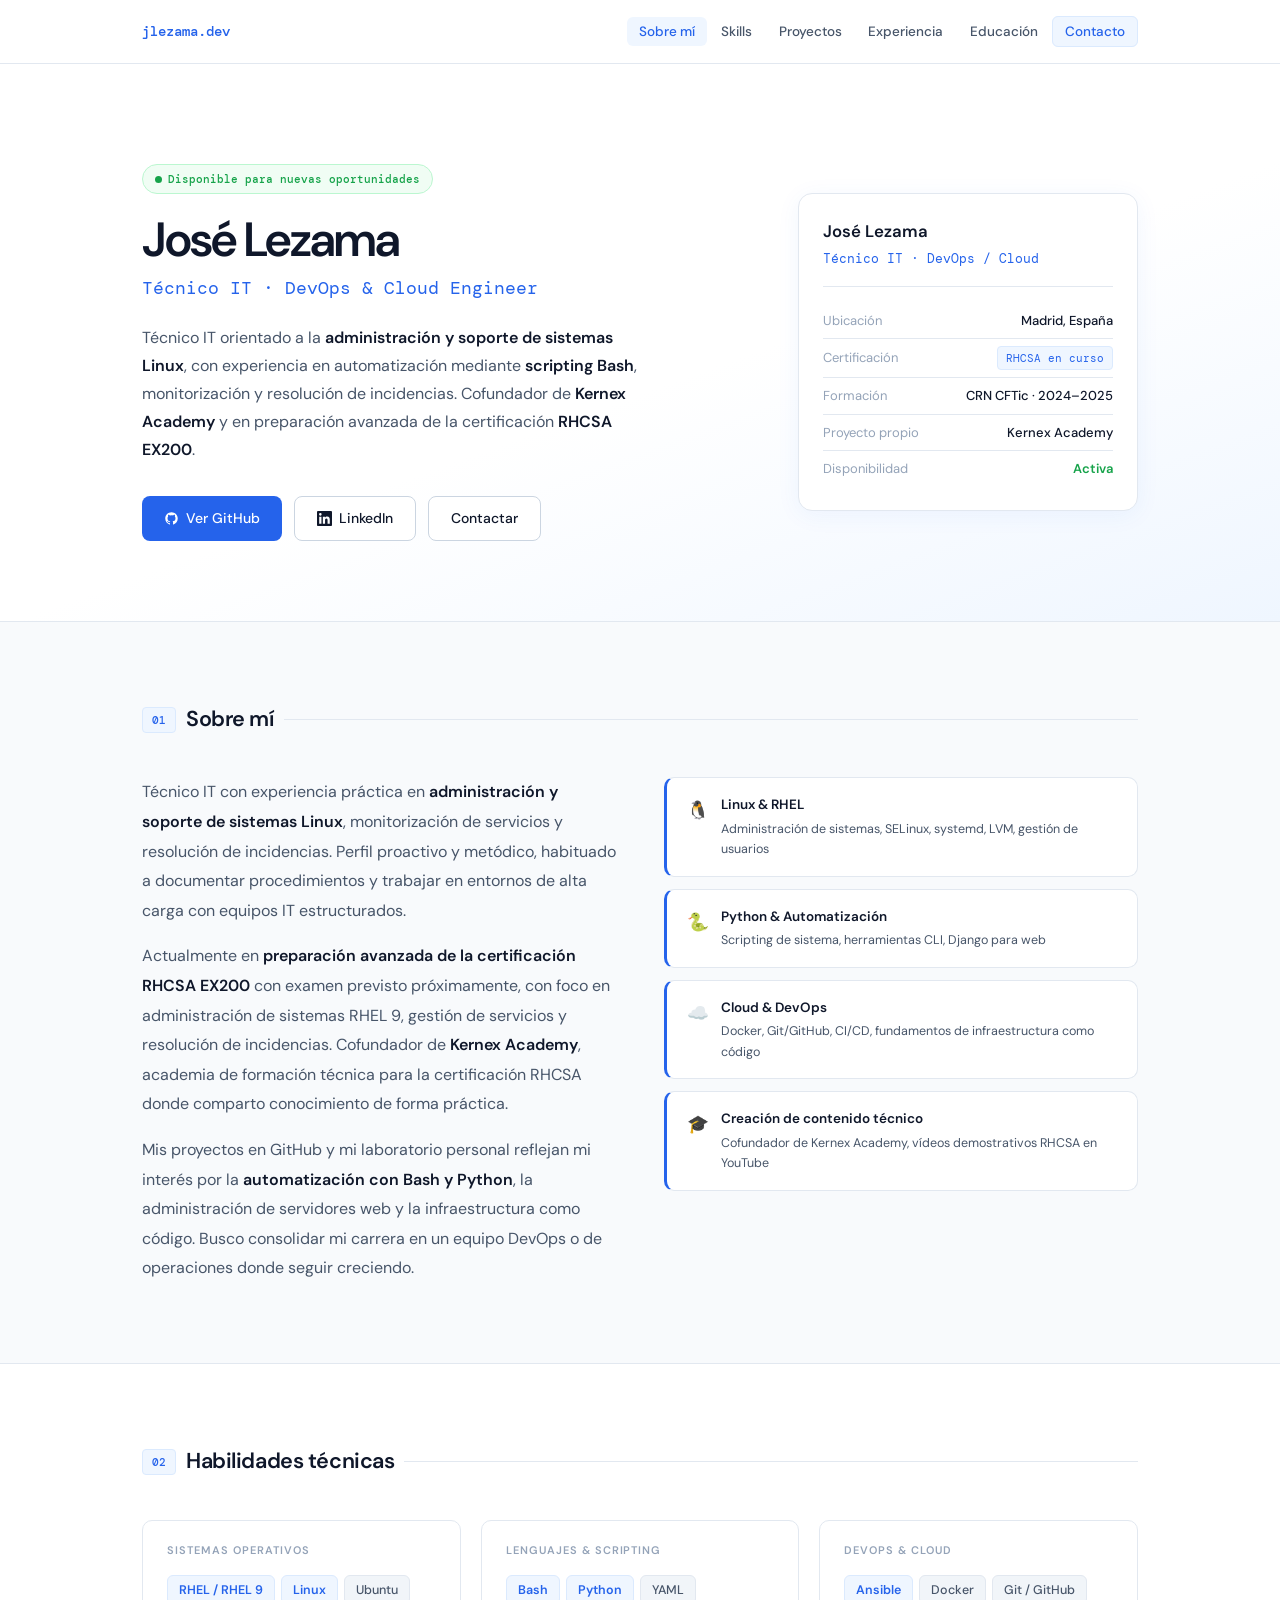
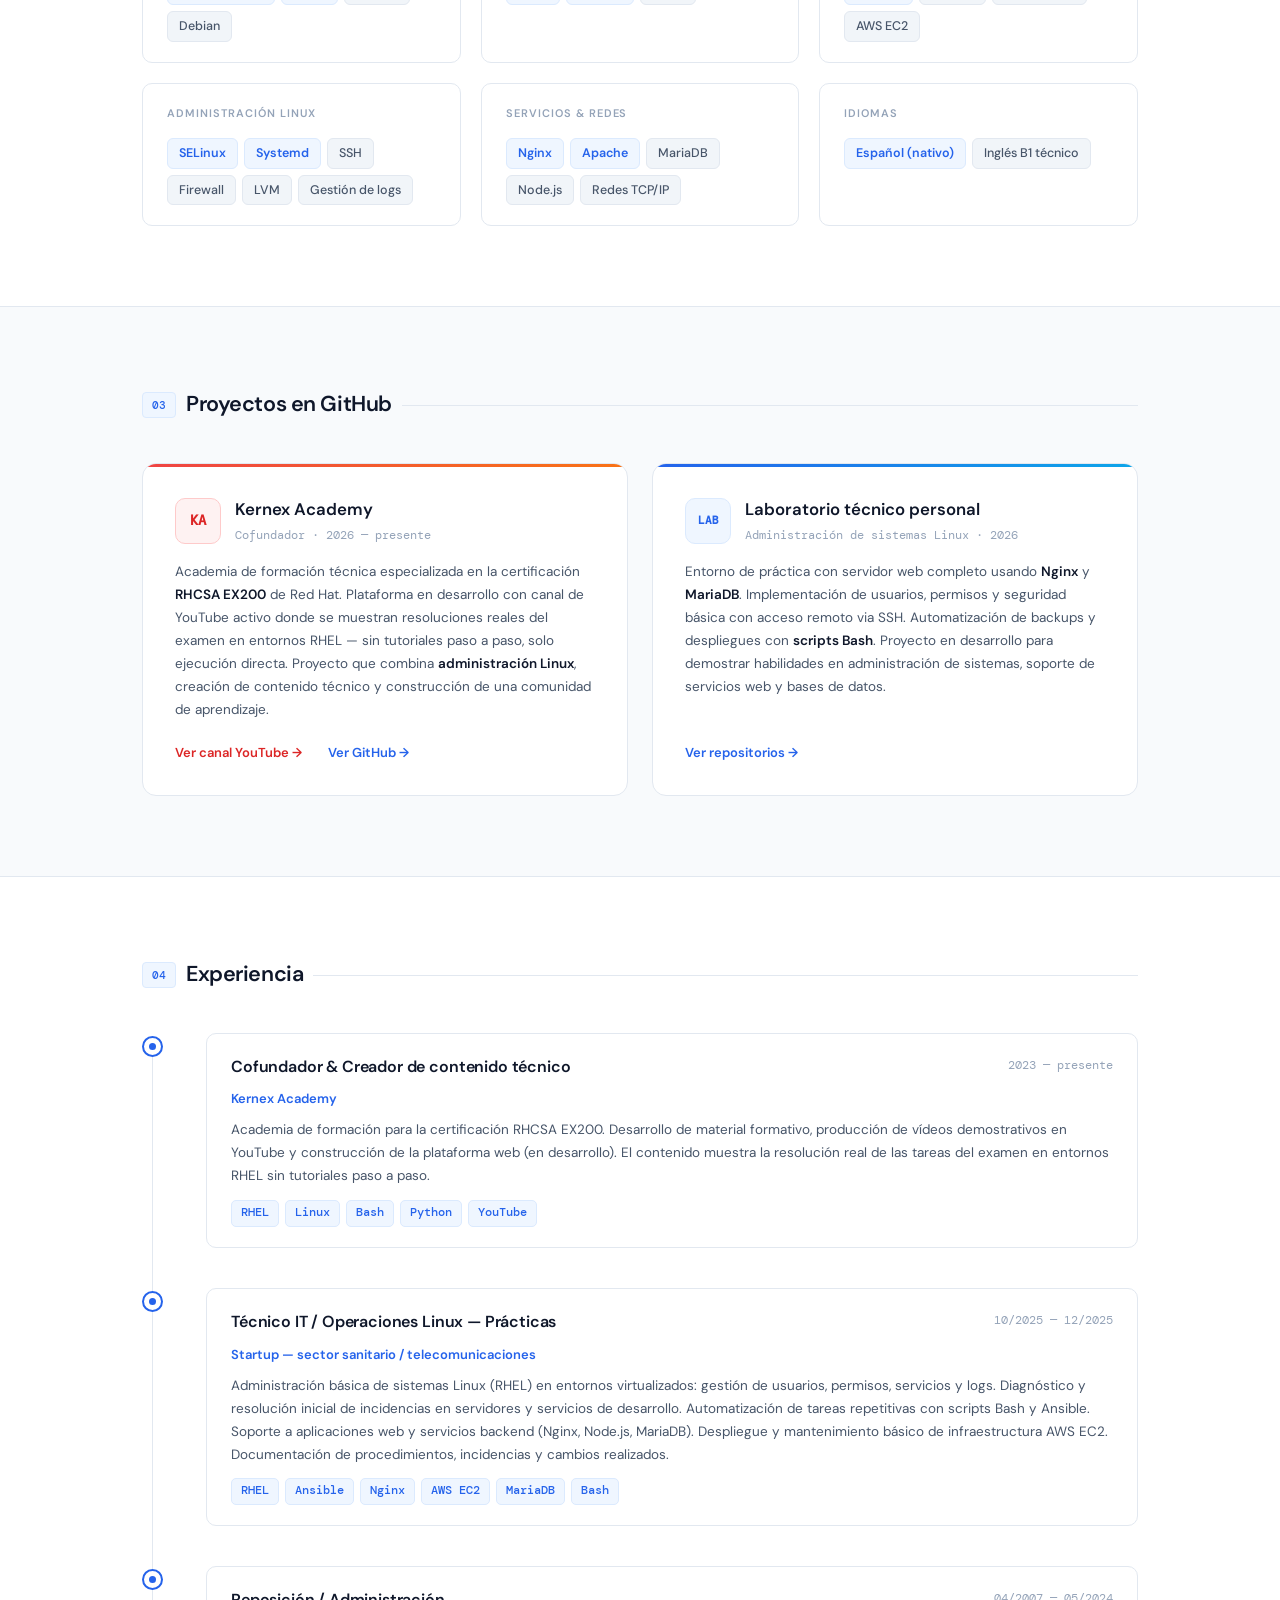
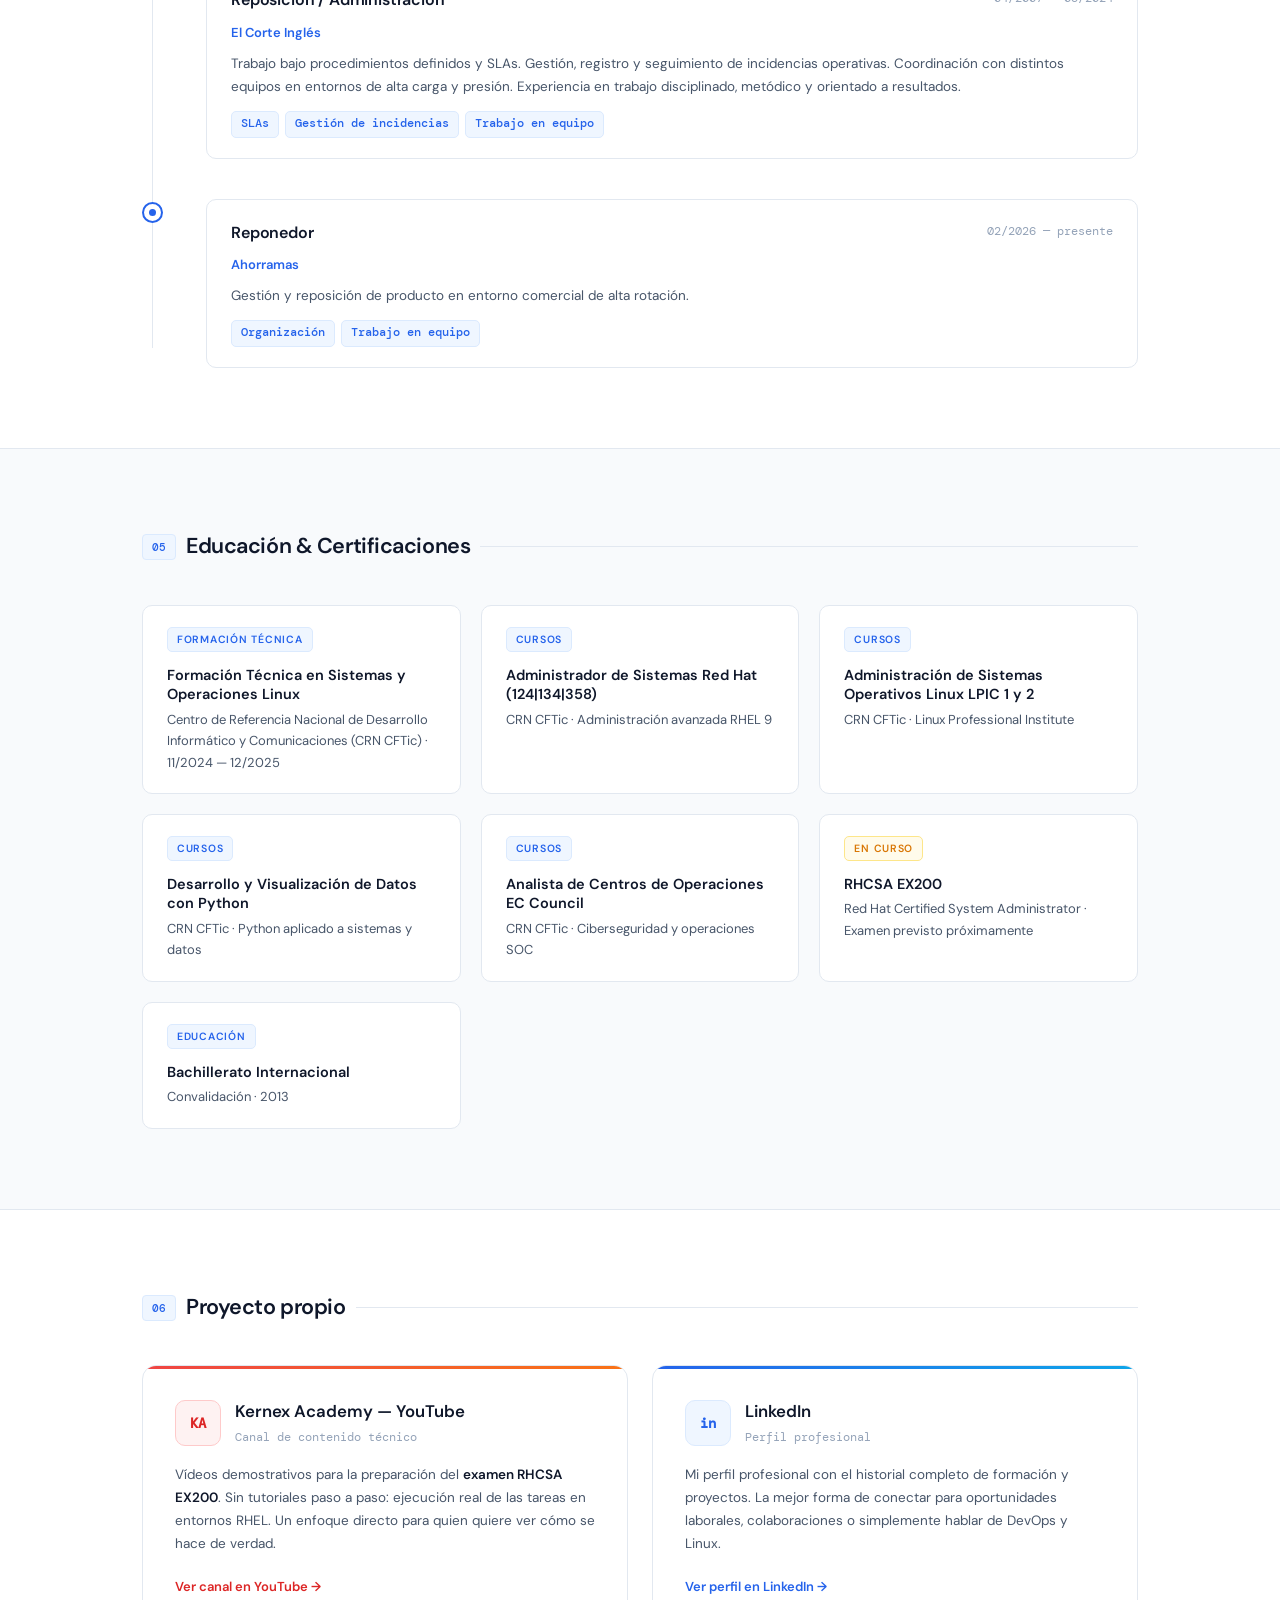
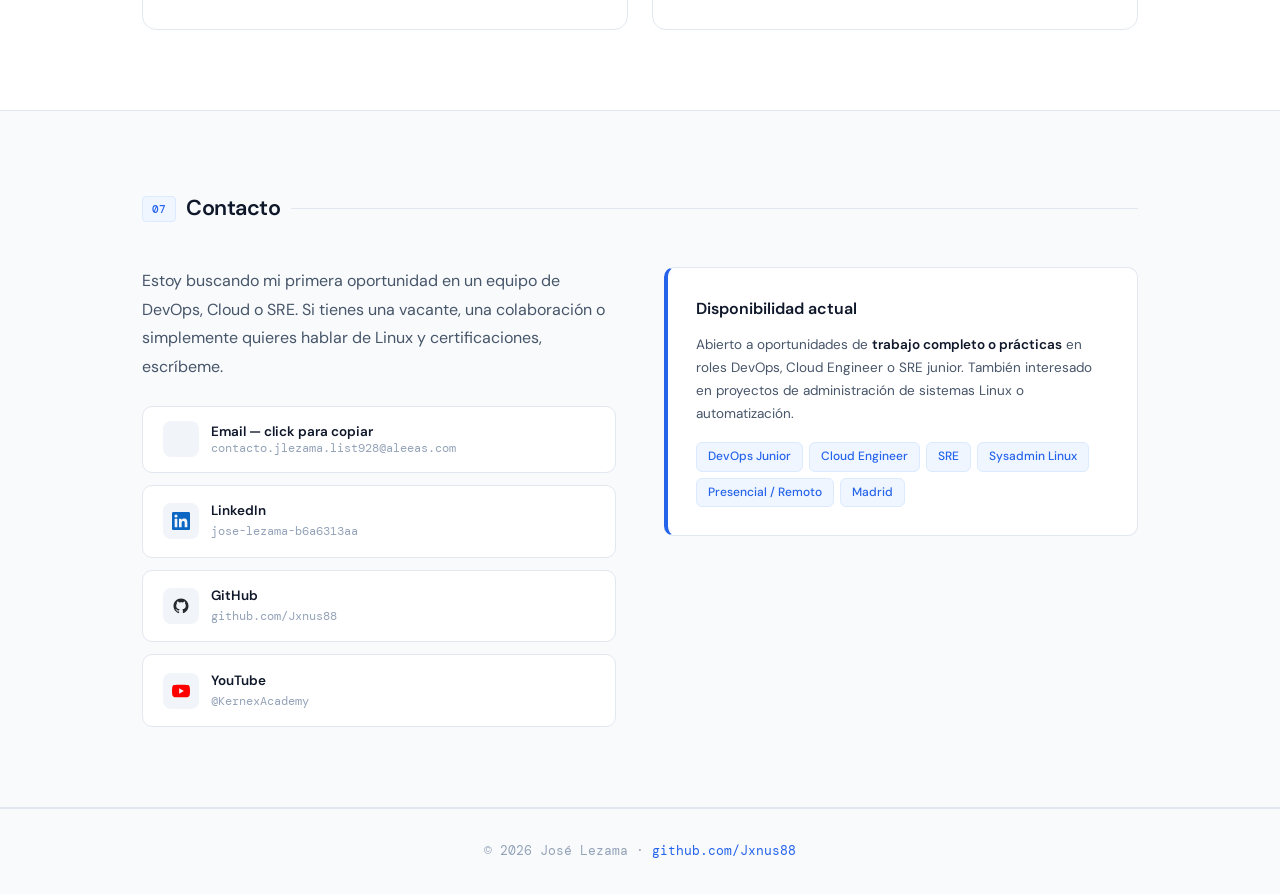
==== index.html @ b551052a "CV web version final" ====
<!DOCTYPE html>
<html lang="es" prefix="og: https://ogp.me/ns#">
<head>
  <meta charset="UTF-8" />
  <meta name="viewport" content="width=device-width, initial-scale=1.0" />

  <!-- ═══════════════════════════════════════════
       SEO PRIMARIO
       Palabras clave: nombre real + rol + proyecto
  ════════════════════════════════════════════ -->
  <title>José Lezama — Técnico IT Linux · DevOps Engineer Madrid | RHCSA | Kernex Academy</title>
  <meta name="description" content="José Lezama, Técnico IT y DevOps Engineer en Madrid. Experto en Linux RHEL, Bash, Ansible, Nginx, Docker y AWS EC2. Cofundador de Kernex Academy. RHCSA EX200 en curso. Disponible para trabajo presencial o remoto en Madrid." />
  <meta name="keywords" content="José Lezama, Jose Lezama DevOps, Jose Lezama técnico IT, Jxnus88, Kernex Academy fundador, técnico IT Linux Madrid, DevOps junior Madrid, Cloud Engineer España, SRE junior, sysadmin Linux Madrid, RHCSA EX200, Red Hat Linux, administración sistemas Linux, automatización Bash, scripting Python, Ansible, Nginx, Apache, Docker, AWS EC2, MariaDB, SELinux, Firewall Linux, gestión usuarios Linux, monitorización sistemas, resolución incidencias Linux, CRN CFTic, ingeniero cloud España, operaciones Linux junior" />
  <meta name="author" content="José Lezama" />
  <meta name="robots" content="index, follow" />
  <link rel="canonical" href="https://jxnus88.github.io/" />

  <!-- ═══════════════════════════════════════════
       OPEN GRAPH (LinkedIn, WhatsApp, Facebook…)
       Cuando alguien comparta el link verá esto
  ════════════════════════════════════════════ -->
  <meta property="og:type"        content="profile" />
  <meta property="og:title"       content="José Lezama — DevOps & Cloud Engineer" />
  <meta property="og:description" content="Técnico IT Linux y DevOps Engineer en Madrid. RHEL, Bash, Ansible, Nginx, Docker, AWS EC2. Cofundador de Kernex Academy. RHCSA EX200 en curso. Disponible presencial y remoto." />
  <meta property="og:url"         content="https://jxnus88.github.io/" />
  <meta property="og:locale"      content="es_ES" />
  <meta property="og:site_name"   content="José Lezama — CV" />
  <meta property="profile:first_name" content="José" />
  <meta property="profile:last_name"  content="Lezama" />
  <meta property="profile:username"   content="Jxnus88" />

  <!-- ═══════════════════════════════════════════
       TWITTER / X CARD
  ════════════════════════════════════════════ -->
  <meta name="twitter:card"        content="summary" />
  <meta name="twitter:title"       content="José Lezama — DevOps & Cloud Engineer" />
  <meta name="twitter:description" content="Técnico IT Linux y DevOps Engineer en Madrid. RHEL, Bash, Ansible, Nginx, AWS EC2. Cofundador Kernex Academy. RHCSA en curso. Disponible presencial/remoto." />

  <!-- ═══════════════════════════════════════════
       SCHEMA.ORG — STRUCTURED DATA
       Google lo lee para enriquecer resultados
  ════════════════════════════════════════════ -->
  <script type="application/ld+json">
  {
    "@context": "https://schema.org",
    "@type": "Person",
    "name": "José Lezama",
    "alternateName": ["Jxnus88", "Jose Lezama"],
    "jobTitle": "Técnico IT Linux · DevOps & Cloud Engineer",
    "description": "Técnico IT orientado a la administración y soporte de sistemas Linux, con experiencia en automatización mediante scripting Bash, monitorización de servicios y resolución de incidencias. Cofundador de Kernex Academy y en preparación avanzada de la certificación RHCSA EX200.",
    "url": "https://jxnus88.github.io/",
    "email": "contacto.jlezama.list928@aleeas.com",
    "sameAs": [
      "https://github.com/Jxnus88",
      "https://www.linkedin.com/in/jose-lezama-b6a6313aa/",
      "https://www.youtube.com/@KernexAcademy"
    ],
    "address": {
      "@type": "PostalAddress",
      "addressLocality": "Madrid",
      "addressRegion": "Comunidad de Madrid",
      "addressCountry": "ES"
    },
    "knowsAbout": [
      "Linux", "RHEL", "Red Hat Enterprise Linux", "CentOS", "Ubuntu", "Debian",
      "Bash scripting", "Python", "YAML", "Ansible", "Docker", "Git", "GitHub",
      "AWS EC2", "Cloud Computing", "DevOps", "CI/CD", "SRE",
      "SELinux", "Systemd", "SSH", "Firewalld", "LVM", "Cron",
      "Nginx", "Apache", "MariaDB", "Node.js", "Redes TCP/IP",
      "Gestión de usuarios Linux", "Monitorización de sistemas", "Resolución de incidencias",
      "Automatización de tareas", "Scripting Bash", "Administración de sistemas",
      "RHCSA EX200", "LPIC-2", "Ciberseguridad", "EC Council",
      "Virtualización", "Backups", "Gestión de logs"
    ],
    "knowsLanguage": [
      { "@type": "Language", "name": "Español", "alternateName": "es" },
      { "@type": "Language", "name": "Inglés", "alternateName": "en", "description": "Nivel B1 técnico" }
    ],
    "alumniOf": {
      "@type": "EducationalOrganization",
      "name": "Centro de Referencia Nacional de Desarrollo Informático y Comunicaciones",
      "alternateName": "CRN CFTic",
      "description": "Formación Técnica en Sistemas y Operaciones Linux (2024–2025)"
    },
    "worksFor": {
      "@type": "Organization",
      "name": "Kernex Academy",
      "url": "https://www.youtube.com/@KernexAcademy",
      "description": "Academia de formación técnica para la certificación RHCSA EX200 de Red Hat",
      "founder": { "@type": "Person", "name": "José Lezama" }
    },
    "hasOccupation": [
      {
        "@type": "Occupation",
        "name": "Técnico IT Linux",
        "occupationLocation": { "@type": "City", "name": "Madrid" },
        "skills": "Linux, RHEL, Bash, Ansible, Nginx, SSH, SELinux, resolución de incidencias"
      },
      {
        "@type": "Occupation",
        "name": "DevOps Engineer",
        "occupationLocation": { "@type": "City", "name": "Madrid" },
        "skills": "Docker, Ansible, AWS EC2, CI/CD, Git, automatización, infraestructura como código"
      }
    ],
    "seeks": {
      "@type": "JobPosting",
      "title": "Técnico IT Linux · DevOps Junior · Cloud Engineer · SRE Junior",
      "jobLocation": {
        "@type": "Place",
        "address": {
          "@type": "PostalAddress",
          "addressLocality": "Madrid",
          "addressCountry": "ES"
        }
      },
      "employmentType": ["FULL_TIME", "CONTRACTOR"],
      "workHours": "Presencial o remoto"
    }
  }
  </script>

  <!-- ═══════════════════════════════════════════
       PWA + BROWSER HINTS
  ════════════════════════════════════════════ -->
  <link rel="manifest" href="manifest.json" />
  <meta name="theme-color" content="#2563eb" />

  <!-- ═══════════════════════════════════════════
       PERFORMANCE
  ════════════════════════════════════════════ -->
  <link rel="preconnect" href="https://fonts.googleapis.com" />
  <link rel="preconnect" href="https://fonts.gstatic.com" crossorigin />
  <link
    href="https://fonts.googleapis.com/css2?family=DM+Sans:wght@300;400;500;600&family=DM+Mono:wght@400;500&display=swap"
    rel="stylesheet"
  />

  <!-- Styles — order matters -->
  <link rel="stylesheet" href="css/variables.css" />
  <link rel="stylesheet" href="css/base.css" />
  <link rel="stylesheet" href="css/nav.css" />
  <link rel="stylesheet" href="css/hero.css" />
  <link rel="stylesheet" href="css/sections.css" />
</head>
<body>

  <!-- ── NAVIGATION ───────────────────── -->
  <nav aria-label="Navegación principal">
    <div class="nav-inner">
      <a href="#inicio" class="nav-logo">jlezama.dev</a>
      <ul class="nav-links">
        <li><a href="#sobre-mi">Sobre mí</a></li>
        <li><a href="#skills">Skills</a></li>
        <li><a href="#proyectos">Proyectos</a></li>
        <li><a href="#experiencia">Experiencia</a></li>
        <li><a href="#educacion">Educación</a></li>
        <li><a href="#contacto" class="nav-cta">Contacto</a></li>
      </ul>
    </div>
  </nav>

  <main>

    <!-- ── 01 · HERO ─────────────────── -->
    <section id="inicio" class="section" aria-label="Presentación">
      <div class="container">
        <div class="hero-grid">

          <div class="fade-in">
            <div class="hero-badge">Disponible para nuevas oportunidades</div>
            <h1 itemprop="name">José Lezama</h1>
            <div class="hero-role" itemprop="jobTitle">Técnico IT · DevOps &amp; Cloud Engineer</div>
            <p class="hero-desc">
              Técnico IT orientado a la <strong>administración y soporte de sistemas Linux</strong>,
              con experiencia en automatización mediante <strong>scripting Bash</strong>,
              monitorización y resolución de incidencias. Cofundador de <strong>Kernex Academy</strong>
              y en preparación avanzada de la certificación <strong>RHCSA EX200</strong>.
            </p>
            <div class="hero-actions">
              <a href="https://github.com/Jxnus88" target="_blank" rel="noopener" class="btn-primary">
                <svg width="15" height="15" viewBox="0 0 24 24" fill="currentColor" aria-hidden="true"><path d="M12 2C6.477 2 2 6.477 2 12c0 4.42 2.865 8.166 6.839 9.489.5.092.682-.217.682-.482 0-.237-.008-.866-.013-1.7-2.782.603-3.369-1.342-3.369-1.342-.454-1.155-1.11-1.462-1.11-1.462-.908-.62.069-.608.069-.608 1.003.07 1.531 1.03 1.531 1.03.892 1.529 2.341 1.087 2.91.832.092-.647.35-1.088.636-1.338-2.22-.253-4.555-1.11-4.555-4.943 0-1.091.39-1.984 1.029-2.683-.103-.253-.446-1.27.098-2.647 0 0 .84-.269 2.75 1.025A9.578 9.578 0 0112 6.836c.85.004 1.705.114 2.504.336 1.909-1.294 2.747-1.025 2.747-1.025.546 1.377.203 2.394.1 2.647.64.699 1.028 1.592 1.028 2.683 0 3.842-2.339 4.687-4.566 4.935.359.309.678.919.678 1.852 0 1.336-.012 2.415-.012 2.741 0 .267.18.578.688.48C19.138 20.163 22 16.418 22 12c0-5.523-4.477-10-10-10z"/></svg>
                Ver GitHub
              </a>
              <a href="https://www.linkedin.com/in/jose-lezama-b6a6313aa/" target="_blank" rel="noopener" class="btn-secondary">
                <svg width="15" height="15" viewBox="0 0 24 24" fill="currentColor" aria-hidden="true"><path d="M20.447 20.452h-3.554v-5.569c0-1.328-.027-3.037-1.852-3.037-1.853 0-2.136 1.445-2.136 2.939v5.667H9.351V9h3.414v1.561h.046c.477-.9 1.637-1.85 3.37-1.85 3.601 0 4.267 2.37 4.267 5.455v6.286zM5.337 7.433a2.062 2.062 0 01-2.063-2.065 2.064 2.064 0 112.063 2.065zm1.782 13.019H3.555V9h3.564v11.452zM22.225 0H1.771C.792 0 0 .774 0 1.729v20.542C0 23.227.792 24 1.771 24h20.451C23.2 24 24 23.227 24 22.271V1.729C24 .774 23.2 0 22.222 0h.003z"/></svg>
                LinkedIn
              </a>
              <a href="#contacto" class="btn-secondary">Contactar</a>
            </div>
          </div>

          <div class="fade-in" style="transition-delay: 0.15s">
            <div class="hero-card">
              <div class="hero-card-name">José Lezama</div>
              <div class="hero-card-role">Técnico IT · DevOps / Cloud</div>
              <div class="info-row"><span class="info-label">Ubicación</span><span class="info-val">Madrid, España</span></div>
              <div class="info-row"><span class="info-label">Certificación</span><span class="info-tag">RHCSA en curso</span></div>
              <div class="info-row"><span class="info-label">Formación</span><span class="info-val">CRN CFTic · 2024–2025</span></div>
              <div class="info-row"><span class="info-label">Proyecto propio</span><span class="info-val">Kernex Academy</span></div>
              <div class="info-row"><span class="info-label">Disponibilidad</span><span class="info-val" style="color:var(--green);font-weight:600">Activa</span></div>
            </div>
          </div>

        </div>
      </div>
    </section>

    <!-- ── 02 · SOBRE MÍ ─────────────── -->
    <section id="sobre-mi" class="section section-alt">
      <div class="container">
        <div class="section-eyebrow fade-in">
          <span class="eyebrow-num">01</span>
          <h2 class="eyebrow-title">Sobre mí</h2>
          <div class="eyebrow-line"></div>
        </div>
        <div class="about-layout fade-in">
          <div class="about-text">
            <p>Técnico IT con experiencia práctica en <strong>administración y soporte de sistemas Linux</strong>, monitorización de servicios y resolución de incidencias. Perfil proactivo y metódico, habituado a documentar procedimientos y trabajar en entornos de alta carga con equipos IT estructurados.</p>
            <p>Actualmente en <strong>preparación avanzada de la certificación RHCSA EX200</strong> con examen previsto próximamente, con foco en administración de sistemas RHEL 9, gestión de servicios y resolución de incidencias. Cofundador de <strong>Kernex Academy</strong>, academia de formación técnica para la certificación RHCSA donde comparto conocimiento de forma práctica.</p>
            <p>Mis proyectos en GitHub y mi laboratorio personal reflejan mi interés por la <strong>automatización con Bash y Python</strong>, la administración de servidores web y la infraestructura como código. Busco consolidar mi carrera en un equipo DevOps o de operaciones donde seguir creciendo.</p>
          </div>
          <div class="about-highlights">
            <div class="highlight-item">
              <div class="hl-icon">🐧</div>
              <div>
                <div class="hl-title">Linux &amp; RHEL</div>
                <div class="hl-sub">Administración de sistemas, SELinux, systemd, LVM, gestión de usuarios</div>
              </div>
            </div>
            <div class="highlight-item">
              <div class="hl-icon">🐍</div>
              <div>
                <div class="hl-title">Python &amp; Automatización</div>
                <div class="hl-sub">Scripting de sistema, herramientas CLI, Django para web</div>
              </div>
            </div>
            <div class="highlight-item">
              <div class="hl-icon">☁️</div>
              <div>
                <div class="hl-title">Cloud &amp; DevOps</div>
                <div class="hl-sub">Docker, Git/GitHub, CI/CD, fundamentos de infraestructura como código</div>
              </div>
            </div>
            <div class="highlight-item">
              <div class="hl-icon">🎓</div>
              <div>
                <div class="hl-title">Creación de contenido técnico</div>
                <div class="hl-sub">Cofundador de Kernex Academy, vídeos demostrativos RHCSA en YouTube</div>
              </div>
            </div>
          </div>
        </div>
      </div>
    </section>

    <!-- ── 03 · SKILLS ───────────────── -->
    <section id="skills" class="section">
      <div class="container">
        <div class="section-eyebrow fade-in">
          <span class="eyebrow-num">02</span>
          <h2 class="eyebrow-title">Habilidades técnicas</h2>
          <div class="eyebrow-line"></div>
        </div>
        <div class="skills-layout fade-in">
          <div class="skill-block">
            <div class="skill-block-title">Sistemas operativos</div>
            <div class="pill-wrap">
              <span class="pill featured">RHEL / RHEL 9</span>
              <span class="pill featured">Linux</span>
              <span class="pill">Ubuntu</span>
              <span class="pill">Debian</span>
            </div>
          </div>
          <div class="skill-block">
            <div class="skill-block-title">Lenguajes &amp; scripting</div>
            <div class="pill-wrap">
              <span class="pill featured">Bash</span>
              <span class="pill featured">Python</span>
              <span class="pill">YAML</span>
            </div>
          </div>
          <div class="skill-block">
            <div class="skill-block-title">DevOps &amp; Cloud</div>
            <div class="pill-wrap">
              <span class="pill featured">Ansible</span>
              <span class="pill">Docker</span>
              <span class="pill">Git / GitHub</span>
              <span class="pill">AWS EC2</span>
            </div>
          </div>
          <div class="skill-block">
            <div class="skill-block-title">Administración Linux</div>
            <div class="pill-wrap">
              <span class="pill featured">SELinux</span>
              <span class="pill featured">Systemd</span>
              <span class="pill">SSH</span>
              <span class="pill">Firewall</span>
              <span class="pill">LVM</span>
              <span class="pill">Gestión de logs</span>
            </div>
          </div>
          <div class="skill-block">
            <div class="skill-block-title">Servicios &amp; redes</div>
            <div class="pill-wrap">
              <span class="pill featured">Nginx</span>
              <span class="pill featured">Apache</span>
              <span class="pill">MariaDB</span>
              <span class="pill">Node.js</span>
              <span class="pill">Redes TCP/IP</span>
            </div>
          </div>
          <div class="skill-block">
            <div class="skill-block-title">Idiomas</div>
            <div class="pill-wrap">
              <span class="pill featured">Español (nativo)</span>
              <span class="pill">Inglés B1 técnico</span>
            </div>
          </div>
        </div>
      </div>
    </section>

    <!-- ── 04 · PROYECTOS ────────────── -->
    <section id="proyectos" class="section section-alt">
      <div class="container">
        <div class="section-eyebrow fade-in">
          <span class="eyebrow-num">03</span>
          <h2 class="eyebrow-title">Proyectos en GitHub</h2>
          <div class="eyebrow-line"></div>
        </div>
        <div class="kernex-wrap fade-in" style="margin-top:0">

          <div class="kernex-card yt" style="cursor:default">
            <div class="kc-header">
              <div class="kc-logo red">KA</div>
              <div>
                <div class="kc-title">Kernex Academy</div>
                <div class="kc-label">Cofundador · 2026 — presente</div>
              </div>
            </div>
            <p class="kc-desc">
              Academia de formación técnica especializada en la certificación <strong>RHCSA EX200</strong> de Red Hat.
              Plataforma en desarrollo con canal de YouTube activo donde se muestran resoluciones reales del examen
              en entornos RHEL — sin tutoriales paso a paso, solo ejecución directa.
              Proyecto que combina <strong>administración Linux</strong>, creación de contenido técnico y
              construcción de una comunidad de aprendizaje.
            </p>
            <div style="display:flex;gap:0.6rem;flex-wrap:wrap;margin-top:auto">
              <a href="https://www.youtube.com/@KernexAcademy" target="_blank" rel="noopener" class="kc-arrow red" style="text-decoration:none">Ver canal YouTube →</a>
              <a href="https://github.com/Jxnus88" target="_blank" rel="noopener" class="kc-arrow blue" style="text-decoration:none;margin-left:1rem">Ver GitHub →</a>
            </div>
          </div>

          <div class="kernex-card li" style="cursor:default">
            <div class="kc-header">
              <div class="kc-logo blue" style="font-size:11px;text-align:center;line-height:1.2">LAB</div>
              <div>
                <div class="kc-title">Laboratorio técnico personal</div>
                <div class="kc-label">Administración de sistemas Linux · 2026</div>
              </div>
            </div>
            <p class="kc-desc">
              Entorno de práctica con servidor web completo usando <strong>Nginx</strong> y <strong>MariaDB</strong>.
              Implementación de usuarios, permisos y seguridad básica con acceso remoto via SSH.
              Automatización de backups y despliegues con <strong>scripts Bash</strong>.
              Proyecto en desarrollo para demostrar habilidades en administración de sistemas,
              soporte de servicios web y bases de datos.
            </p>
            <div style="display:flex;gap:0.6rem;flex-wrap:wrap;margin-top:auto">
              <a href="https://github.com/Jxnus88" target="_blank" rel="noopener" class="kc-arrow blue" style="text-decoration:none">Ver repositorios →</a>
            </div>
          </div>

        </div>
      </div>
    </section>

    <!-- ── 05 · EXPERIENCIA ──────────── -->
    <section id="experiencia" class="section">
      <div class="container">
        <div class="section-eyebrow fade-in">
          <span class="eyebrow-num">04</span>
          <h2 class="eyebrow-title">Experiencia</h2>
          <div class="eyebrow-line"></div>
        </div>
        <div class="timeline fade-in">

          <!-- 1 -->
          <div class="timeline-item">
            <div class="timeline-dot"><div class="timeline-dot-inner"></div></div>
            <div class="tl-box">
              <div class="tl-header">
                <div class="tl-role">Cofundador &amp; Creador de contenido técnico</div>
                <div class="tl-date">2023 — presente</div>
              </div>
              <div class="tl-company">Kernex Academy</div>
              <p class="tl-desc">Academia de formación para la certificación RHCSA EX200. Desarrollo de material formativo, producción de vídeos demostrativos en YouTube y construcción de la plataforma web (en desarrollo). El contenido muestra la resolución real de las tareas del examen en entornos RHEL sin tutoriales paso a paso.</p>
              <div class="tl-tags">
                <span class="tl-tag">RHEL</span><span class="tl-tag">Linux</span><span class="tl-tag">Bash</span><span class="tl-tag">Python</span><span class="tl-tag">YouTube</span>
              </div>
            </div>
          </div>

          <!-- 2 -->
          <div class="timeline-item">
            <div class="timeline-dot"><div class="timeline-dot-inner"></div></div>
            <div class="tl-box">
              <div class="tl-header">
                <div class="tl-role">Técnico IT / Operaciones Linux — Prácticas</div>
                <div class="tl-date">10/2025 — 12/2025</div>
              </div>
              <div class="tl-company">Startup — sector sanitario / telecomunicaciones</div>
              <p class="tl-desc">Administración básica de sistemas Linux (RHEL) en entornos virtualizados: gestión de usuarios, permisos, servicios y logs. Diagnóstico y resolución inicial de incidencias en servidores y servicios de desarrollo. Automatización de tareas repetitivas con scripts Bash y Ansible. Soporte a aplicaciones web y servicios backend (Nginx, Node.js, MariaDB). Despliegue y mantenimiento básico de infraestructura AWS EC2. Documentación de procedimientos, incidencias y cambios realizados.</p>
              <div class="tl-tags">
                <span class="tl-tag">RHEL</span><span class="tl-tag">Ansible</span><span class="tl-tag">Nginx</span><span class="tl-tag">AWS EC2</span><span class="tl-tag">MariaDB</span><span class="tl-tag">Bash</span>
              </div>
            </div>
          </div>

          <!-- 3 -->
          <div class="timeline-item">
            <div class="timeline-dot"><div class="timeline-dot-inner"></div></div>
            <div class="tl-box">
              <div class="tl-header">
                <div class="tl-role">Reposición / Administración</div>
                <div class="tl-date">04/2007 — 05/2024</div>
              </div>
              <div class="tl-company">El Corte Inglés</div>
              <p class="tl-desc">Trabajo bajo procedimientos definidos y SLAs. Gestión, registro y seguimiento de incidencias operativas. Coordinación con distintos equipos en entornos de alta carga y presión. Experiencia en trabajo disciplinado, metódico y orientado a resultados.</p>
              <div class="tl-tags">
                <span class="tl-tag">SLAs</span><span class="tl-tag">Gestión de incidencias</span><span class="tl-tag">Trabajo en equipo</span>
              </div>
            </div>
          </div>

          <!-- 4 -->
          <div class="timeline-item">
            <div class="timeline-dot"><div class="timeline-dot-inner"></div></div>
            <div class="tl-box">
              <div class="tl-header">
                <div class="tl-role">Reponedor</div>
                <div class="tl-date">02/2026 — presente</div>
              </div>
              <div class="tl-company">Ahorramas</div>
              <p class="tl-desc">Gestión y reposición de producto en entorno comercial de alta rotación.</p>
              <div class="tl-tags">
                <span class="tl-tag">Organización</span><span class="tl-tag">Trabajo en equipo</span>
              </div>
            </div>
          </div>

        </div>
      </div>
    </section>

    <!-- ── 06 · EDUCACIÓN ────────────── -->
    <section id="educacion" class="section section-alt">
      <div class="container">
        <div class="section-eyebrow fade-in">
          <span class="eyebrow-num">05</span>
          <h2 class="eyebrow-title">Educación &amp; Certificaciones</h2>
          <div class="eyebrow-line"></div>
        </div>
        <div class="edu-grid fade-in">

          <div class="edu-card">
            <span class="edu-badge degree">Formación técnica</span>
            <div class="edu-card-title">Formación Técnica en Sistemas y Operaciones Linux</div>
            <div class="edu-card-sub">Centro de Referencia Nacional de Desarrollo Informático y Comunicaciones (CRN CFTic) · 11/2024 — 12/2025</div>
          </div>

          <div class="edu-card">
            <span class="edu-badge degree">Cursos</span>
            <div class="edu-card-title">Administrador de Sistemas Red Hat (124|134|358)</div>
            <div class="edu-card-sub">CRN CFTic · Administración avanzada RHEL 9</div>
          </div>

          <div class="edu-card">
            <span class="edu-badge degree">Cursos</span>
            <div class="edu-card-title">Administración de Sistemas Operativos Linux LPIC 1 y 2</div>
            <div class="edu-card-sub">CRN CFTic · Linux Professional Institute</div>
          </div>

          <div class="edu-card">
            <span class="edu-badge degree">Cursos</span>
            <div class="edu-card-title">Desarrollo y Visualización de Datos con Python</div>
            <div class="edu-card-sub">CRN CFTic · Python aplicado a sistemas y datos</div>
          </div>

          <div class="edu-card">
            <span class="edu-badge degree">Cursos</span>
            <div class="edu-card-title">Analista de Centros de Operaciones EC Council</div>
            <div class="edu-card-sub">CRN CFTic · Ciberseguridad y operaciones SOC</div>
          </div>

          <div class="edu-card">
            <span class="edu-badge cert">En curso</span>
            <div class="edu-card-title">RHCSA EX200</div>
            <div class="edu-card-sub">Red Hat Certified System Administrator · Examen previsto próximamente</div>
          </div>

          <div class="edu-card">
            <span class="edu-badge degree">Educación</span>
            <div class="edu-card-title">Bachillerato Internacional</div>
            <div class="edu-card-sub">Convalidación · 2013</div>
          </div>

        </div>
      </div>
    </section>

    <!-- ── 07 · PROYECTO PROPIO ──────── -->
    <section id="kernex" class="section">
      <div class="container">
        <div class="section-eyebrow fade-in">
          <span class="eyebrow-num">06</span>
          <h2 class="eyebrow-title">Proyecto propio</h2>
          <div class="eyebrow-line"></div>
        </div>
        <div class="kernex-wrap fade-in">

          <a href="https://www.youtube.com/@KernexAcademy" target="_blank" rel="noopener" class="kernex-card yt">
            <div class="kc-header">
              <div class="kc-logo red">KA</div>
              <div>
                <div class="kc-title">Kernex Academy — YouTube</div>
                <div class="kc-label">Canal de contenido técnico</div>
              </div>
            </div>
            <p class="kc-desc">Vídeos demostrativos para la preparación del <strong>examen RHCSA EX200</strong>. Sin tutoriales paso a paso: ejecución real de las tareas en entornos RHEL. Un enfoque directo para quien quiere ver cómo se hace de verdad.</p>
            <span class="kc-arrow red">Ver canal en YouTube →</span>
          </a>

          <a href="https://www.linkedin.com/in/jose-lezama-b6a6313aa/" target="_blank" rel="noopener" class="kernex-card li">
            <div class="kc-header">
              <div class="kc-logo blue">in</div>
              <div>
                <div class="kc-title">LinkedIn</div>
                <div class="kc-label">Perfil profesional</div>
              </div>
            </div>
            <p class="kc-desc">Mi perfil profesional con el historial completo de formación y proyectos. La mejor forma de conectar para oportunidades laborales, colaboraciones o simplemente hablar de DevOps y Linux.</p>
            <span class="kc-arrow blue">Ver perfil en LinkedIn →</span>
          </a>

        </div>
      </div>
    </section>

    <!-- ── 08 · CONTACTO ─────────────── -->
    <section id="contacto" class="section section-alt">
      <div class="container">
        <div class="section-eyebrow fade-in">
          <span class="eyebrow-num">07</span>
          <h2 class="eyebrow-title">Contacto</h2>
          <div class="eyebrow-line"></div>
        </div>
        <div class="contact-layout fade-in">

          <div>
            <p class="contact-intro">Estoy buscando mi primera oportunidad en un equipo de DevOps, Cloud o SRE. Si tienes una vacante, una colaboración o simplemente quieres hablar de Linux y certificaciones, escríbeme.</p>
            <div class="contact-links-list">
              <button onclick="copyEmail()" class="contact-link-item" id="email-btn" style="width:100%;text-align:left;background:var(--bg);border:1px solid var(--border);cursor:pointer;font-family:inherit;">
                <div class="cli-icon"><svg viewBox="0 0 24 24" fill="none" stroke="var(--color-text-secondary)" stroke-width="1.8" aria-hidden="true"><path d="M4 4h16c1.1 0 2 .9 2 2v12c0 1.1-.9 2-2 2H4c-1.1 0-2-.9-2-2V6c0-1.1.9-2 2-2z"/><polyline points="22,6 12,13 2,6"/></svg></div>
                <div><div class="cli-label" id="email-label">Email — click para copiar</div><div class="cli-value">contacto.jlezama.list928@aleeas.com</div></div>
              </button>
              <a href="https://www.linkedin.com/in/jose-lezama-b6a6313aa/" target="_blank" rel="noopener" class="contact-link-item">
                <div class="cli-icon"><svg viewBox="0 0 24 24" fill="#0a66c2" aria-hidden="true"><path d="M20.447 20.452h-3.554v-5.569c0-1.328-.027-3.037-1.852-3.037-1.853 0-2.136 1.445-2.136 2.939v5.667H9.351V9h3.414v1.561h.046c.477-.9 1.637-1.85 3.37-1.85 3.601 0 4.267 2.37 4.267 5.455v6.286zM5.337 7.433a2.062 2.062 0 01-2.063-2.065 2.064 2.064 0 112.063 2.065zm1.782 13.019H3.555V9h3.564v11.452zM22.225 0H1.771C.792 0 0 .774 0 1.729v20.542C0 23.227.792 24 1.771 24h20.451C23.2 24 24 23.227 24 22.271V1.729C24 .774 23.2 0 22.222 0h.003z"/></svg></div>
                <div><div class="cli-label">LinkedIn</div><div class="cli-value">jose-lezama-b6a6313aa</div></div>
              </a>
              <a href="https://github.com/Jxnus88" target="_blank" rel="noopener" class="contact-link-item">
                <div class="cli-icon"><svg viewBox="0 0 24 24" fill="#24292f" aria-hidden="true"><path d="M12 2C6.477 2 2 6.477 2 12c0 4.42 2.865 8.166 6.839 9.489.5.092.682-.217.682-.482 0-.237-.008-.866-.013-1.7-2.782.603-3.369-1.342-3.369-1.342-.454-1.155-1.11-1.462-1.11-1.462-.908-.62.069-.608.069-.608 1.003.07 1.531 1.03 1.531 1.03.892 1.529 2.341 1.087 2.91.832.092-.647.35-1.088.636-1.338-2.22-.253-4.555-1.11-4.555-4.943 0-1.091.39-1.984 1.029-2.683-.103-.253-.446-1.27.098-2.647 0 0 .84-.269 2.75 1.025A9.578 9.578 0 0112 6.836c.85.004 1.705.114 2.504.336 1.909-1.294 2.747-1.025 2.747-1.025.546 1.377.203 2.394.1 2.647.64.699 1.028 1.592 1.028 2.683 0 3.842-2.339 4.687-4.566 4.935.359.309.678.919.678 1.852 0 1.336-.012 2.415-.012 2.741 0 .267.18.578.688.48C19.138 20.163 22 16.418 22 12c0-5.523-4.477-10-10-10z"/></svg></div>
                <div><div class="cli-label">GitHub</div><div class="cli-value">github.com/Jxnus88</div></div>
              </a>
              <a href="https://www.youtube.com/@KernexAcademy" target="_blank" rel="noopener" class="contact-link-item">
                <div class="cli-icon"><svg viewBox="0 0 24 24" fill="#ff0000" aria-hidden="true"><path d="M23.498 6.186a3.016 3.016 0 00-2.122-2.136C19.505 3.545 12 3.545 12 3.545s-7.505 0-9.377.505A3.017 3.017 0 00.502 6.186C0 8.07 0 12 0 12s0 3.93.502 5.814a3.016 3.016 0 002.122 2.136c1.871.505 9.376.505 9.376.505s7.505 0 9.377-.505a3.015 3.015 0 002.122-2.136C24 15.93 24 12 24 12s0-3.93-.502-5.814zM9.545 15.568V8.432L15.818 12l-6.273 3.568z"/></svg></div>
                <div><div class="cli-label">YouTube</div><div class="cli-value">@KernexAcademy</div></div>
              </a>
            </div>
          </div>

          <div class="contact-availability">
            <div class="avail-title">Disponibilidad actual</div>
            <p class="avail-body">Abierto a oportunidades de <strong>trabajo completo o prácticas</strong> en roles DevOps, Cloud Engineer o SRE junior. También interesado en proyectos de administración de sistemas Linux o automatización.</p>
            <div class="avail-tags">
              <span class="avail-tag">DevOps Junior</span>
              <span class="avail-tag">Cloud Engineer</span>
              <span class="avail-tag">SRE</span>
              <span class="avail-tag">Sysadmin Linux</span>
              <span class="avail-tag">Presencial / Remoto</span>
              <span class="avail-tag">Madrid</span>
            </div>
          </div>

        </div>
      </div>
    </section>

  <!-- SEO: structured keyword block for crawlers -->
  <div style="position:absolute;width:1px;height:1px;overflow:hidden;clip:rect(0,0,0,0);white-space:nowrap" aria-hidden="true">
    José Lezama técnico IT Linux Madrid. DevOps engineer junior Madrid España.
    Administración sistemas Linux RHEL Red Hat. Automatización Bash scripting.
    Ansible Docker AWS EC2 Nginx MariaDB SELinux. RHCSA EX200 certificación Red Hat.
    CRN CFTic formación técnica sistemas operaciones Linux 2024 2025.
    Kernex Academy cofundador formación RHCSA. Disponible trabajo presencial remoto Madrid.
    Sysadmin Linux junior. Operaciones Linux. Soporte sistemas IT.
    contacto.jlezama.list928@aleeas.com github.com/Jxnus88
  </div>

  </main>

  <footer>
    <p>© 2026 José Lezama · <a href="https://github.com/Jxnus88" target="_blank" rel="noopener">github.com/Jxnus88</a></p>
  </footer>

  <!-- Scripts — loaded at end of body -->
  <script src="js/nav.js"></script>
  <script src="js/animations.js"></script>
  <script src="js/contact.js"></script>

</body>
</html>
---- css/variables.css ----
/* ─────────────────────────────────────────
   variables.css
   Design tokens — edit here to retheme
───────────────────────────────────────── */

:root {
  /* Brand */
  --blue:       #2563eb;
  --blue-light: #eff6ff;
  --blue-mid:   #dbeafe;
  --blue-dark:  #1d4ed8;

  /* Text */
  --text:  #0f172a;
  --text2: #475569;
  --text3: #94a3b8;

  /* Backgrounds */
  --bg:  #ffffff;
  --bg2: #f8fafc;
  --bg3: #f1f5f9;

  /* Borders */
  --border:  #e2e8f0;
  --border2: #cbd5e1;

  /* Semantic */
  --green:      #16a34a;
  --green-bg:   #f0fdf4;
  --amber:      #d97706;
  --amber-bg:   #fffbeb;
  --red:        #dc2626;

  /* Layout */
  --nav-h:  64px;
  --max:    1060px;
  --radius: 10px;
}
---- css/base.css ----
/* ─────────────────────────────────────────
   base.css
   Reset, typography, global utilities
───────────────────────────────────────── */

*, *::before, *::after {
  box-sizing: border-box;
  margin: 0;
  padding: 0;
}

html {
  scroll-behavior: smooth;
}

body {
  font-family: 'DM Sans', sans-serif;
  font-size: 15px;
  line-height: 1.65;
  color: var(--text);
  background: var(--bg);
  -webkit-font-smoothing: antialiased;
}

/* ── Layout helpers ── */
main {
  padding-top: var(--nav-h);
}

.container {
  max-width: var(--max);
  margin: 0 auto;
  padding: 0 2rem;
}

.section {
  padding: 80px 0;
  border-bottom: 1px solid var(--border);
}

.section:last-child {
  border-bottom: none;
}

.section-alt {
  background: var(--bg2);
}

/* ── Section header ── */
.section-eyebrow {
  display: flex;
  align-items: center;
  gap: 10px;
  margin-bottom: 2.5rem;
}

.eyebrow-num {
  font-family: 'DM Mono', monospace;
  font-size: 11px;
  font-weight: 500;
  color: var(--blue);
  background: var(--blue-light);
  padding: 3px 9px;
  border-radius: 4px;
  border: 1px solid var(--blue-mid);
}

.eyebrow-title {
  font-size: 1.35rem;
  font-weight: 600;
  color: var(--text);
  letter-spacing: -0.02em;
}

.eyebrow-line {
  flex: 1;
  height: 1px;
  background: var(--border);
}

/* ── Buttons ── */
.btn-primary {
  display: inline-flex;
  align-items: center;
  gap: 7px;
  background: var(--blue);
  color: #fff;
  font-size: 14px;
  font-weight: 500;
  padding: 10px 22px;
  border-radius: 8px;
  text-decoration: none;
  transition: background 0.15s, transform 0.1s;
}

.btn-primary:hover {
  background: var(--blue-dark);
  transform: translateY(-1px);
}

.btn-secondary {
  display: inline-flex;
  align-items: center;
  gap: 7px;
  background: var(--bg);
  color: var(--text);
  font-size: 14px;
  font-weight: 500;
  padding: 10px 22px;
  border-radius: 8px;
  text-decoration: none;
  border: 1px solid var(--border2);
  transition: all 0.15s;
}

.btn-secondary:hover {
  border-color: var(--blue);
  color: var(--blue);
  transform: translateY(-1px);
}

/* ── Fade-in animation ── */
.fade-in {
  opacity: 0;
  transform: translateY(16px);
  transition: opacity 0.5s ease, transform 0.5s ease;
}

.fade-in.visible {
  opacity: 1;
  transform: none;
}

/* ── Responsive ── */
@media (max-width: 820px) {
  .container { padding: 0 1.5rem; }
}

@media (max-width: 520px) {
  .container { padding: 0 1.25rem; }
}
---- css/nav.css ----
/* ─────────────────────────────────────────
   nav.css
   Top navigation bar
───────────────────────────────────────── */

nav {
  position: fixed;
  top: 0; left: 0; right: 0;
  height: var(--nav-h);
  background: rgba(255, 255, 255, 0.92);
  backdrop-filter: blur(12px);
  border-bottom: 1px solid var(--border);
  z-index: 100;
  display: flex;
  align-items: center;
}

.nav-inner {
  max-width: var(--max);
  margin: 0 auto;
  padding: 0 2rem;
  width: 100%;
  display: flex;
  align-items: center;
  justify-content: space-between;
}

.nav-logo {
  font-family: 'DM Mono', monospace;
  font-size: 14px;
  font-weight: 500;
  color: var(--blue);
  text-decoration: none;
}

.nav-links {
  display: flex;
  align-items: center;
  gap: 0.15rem;
  list-style: none;
}

.nav-links a {
  font-size: 13.5px;
  font-weight: 500;
  color: var(--text2);
  text-decoration: none;
  padding: 6px 12px;
  border-radius: 6px;
  transition: all 0.15s;
}

.nav-links a:hover,
.nav-links a.active {
  color: var(--blue);
  background: var(--blue-light);
}

.nav-cta {
  color: var(--blue) !important;
  background: var(--blue-light) !important;
  border: 1px solid var(--blue-mid) !important;
}

/* ── Responsive ── */
@media (max-width: 820px) {
  .nav-links li:not(:last-child) { display: none; }
}
---- css/hero.css ----
/* ─────────────────────────────────────────
   hero.css
───────────────────────────────────────── */

#inicio {
  padding: 100px 0 80px;
  border-bottom: 1px solid var(--border);
  background: linear-gradient(160deg, #fff 55%, #eff6ff 100%);
}

.hero-grid {
  display: grid;
  grid-template-columns: 1fr 340px;
  gap: 4rem;
  align-items: center;
}

.hero-badge {
  display: inline-flex;
  align-items: center;
  gap: 6px;
  font-family: 'DM Mono', monospace;
  font-size: 11px;
  font-weight: 500;
  color: var(--green);
  background: var(--green-bg);
  border: 1px solid #bbf7d0;
  padding: 5px 12px;
  border-radius: 100px;
  margin-bottom: 1.25rem;
}

.hero-badge::before {
  content: '';
  width: 7px; height: 7px;
  border-radius: 50%;
  background: var(--green);
  animation: blink 2s ease-in-out infinite;
}

@keyframes blink {
  0%, 100% { opacity: 1; }
  50%       { opacity: 0.3; }
}

h1 {
  font-size: 3rem;
  font-weight: 600;
  line-height: 1.1;
  letter-spacing: -0.03em;
  color: var(--text);
  margin-bottom: 0.4rem;
}

.hero-role {
  font-size: 1.15rem;
  font-weight: 400;
  color: var(--blue);
  margin-bottom: 1.25rem;
  font-family: 'DM Mono', monospace;
}

.hero-desc {
  font-size: 1rem;
  color: var(--text2);
  line-height: 1.75;
  max-width: 500px;
  margin-bottom: 2rem;
}

.hero-desc strong { color: var(--text); font-weight: 600; }

.hero-actions {
  display: flex;
  flex-wrap: wrap;
  gap: 0.75rem;
}

/* ── Info card ── */
.hero-card {
  background: var(--bg);
  border: 1px solid var(--border);
  border-radius: 14px;
  padding: 1.5rem;
  box-shadow: 0 4px 24px rgba(37, 99, 235, 0.06);
}

.hero-card-name {
  font-size: 1.05rem;
  font-weight: 600;
  color: var(--text);
  margin-bottom: 2px;
}

.hero-card-role {
  font-size: 13px;
  color: var(--blue);
  font-family: 'DM Mono', monospace;
  margin-bottom: 1rem;
  padding-bottom: 1rem;
  border-bottom: 1px solid var(--border);
}

.info-row {
  display: flex;
  justify-content: space-between;
  align-items: center;
  padding: 7px 0;
  border-bottom: 1px solid var(--border);
  font-size: 13px;
}

.info-row:last-child { border-bottom: none; }

.info-label { color: var(--text3); }
.info-val   { color: var(--text); font-weight: 500; }

.info-tag {
  font-family: 'DM Mono', monospace;
  font-size: 11px;
  padding: 2px 8px;
  border-radius: 4px;
  background: var(--blue-light);
  color: var(--blue);
  border: 1px solid var(--blue-mid);
}

/* ── Responsive ── */
@media (max-width: 820px) {
  .hero-grid { grid-template-columns: 1fr; }
  h1 { font-size: 2.2rem; }
}
---- css/sections.css ----
/* ─────────────────────────────────────────
   sections.css
   Styles for all content sections
───────────────────────────────────────── */

/* ══ SOBRE MÍ ══════════════════════════ */

.about-layout {
  display: grid;
  grid-template-columns: 1fr 1fr;
  gap: 3rem;
  align-items: start;
}

.about-text {
  font-size: 1rem;
  color: var(--text2);
  line-height: 1.85;
}

.about-text p + p { margin-top: 1rem; }

.about-text strong { color: var(--text); font-weight: 600; }

.about-highlights {
  display: flex;
  flex-direction: column;
  gap: 0.75rem;
}

.highlight-item {
  display: flex;
  align-items: flex-start;
  gap: 12px;
  padding: 1rem 1.25rem;
  background: var(--bg);
  border: 1px solid var(--border);
  border-left: 3px solid var(--blue);
  border-radius: var(--radius);
  transition: box-shadow 0.15s;
}

.highlight-item:hover {
  box-shadow: 0 2px 12px rgba(37, 99, 235, 0.08);
}

.hl-icon  { font-size: 1.1rem; flex-shrink: 0; margin-top: 2px; }
.hl-title { font-size: 13.5px; font-weight: 600; color: var(--text); margin-bottom: 2px; }
.hl-sub   { font-size: 12.5px; color: var(--text2); }

/* ══ SKILLS ════════════════════════════ */

.skills-layout {
  display: grid;
  grid-template-columns: repeat(3, 1fr);
  gap: 1.25rem;
}

.skill-block {
  background: var(--bg);
  border: 1px solid var(--border);
  border-radius: var(--radius);
  padding: 1.25rem 1.5rem;
  transition: border-color 0.15s, box-shadow 0.15s;
}

.skill-block:hover {
  border-color: var(--blue-mid);
  box-shadow: 0 2px 12px rgba(37, 99, 235, 0.07);
}

.skill-block-title {
  font-size: 11px;
  font-weight: 600;
  text-transform: uppercase;
  letter-spacing: 0.09em;
  color: var(--text3);
  margin-bottom: 1rem;
}

.pill-wrap { display: flex; flex-wrap: wrap; gap: 6px; }

.pill {
  font-size: 12.5px;
  font-weight: 500;
  padding: 4px 11px;
  border-radius: 6px;
  background: var(--bg3);
  border: 1px solid var(--border);
  color: var(--text2);
  transition: all 0.12s;
}

.pill:hover {
  background: var(--blue-light);
  border-color: var(--blue-mid);
  color: var(--blue);
}

.pill.featured {
  background: var(--blue-light);
  border-color: var(--blue-mid);
  color: var(--blue);
  font-weight: 600;
}

/* ══ PROYECTOS ══════════════════════════ */

.projects-grid {
  display: grid;
  grid-template-columns: repeat(3, 1fr);
  gap: 1.25rem;
}

.project-card {
  background: var(--bg);
  border: 1px solid var(--border);
  border-radius: var(--radius);
  padding: 1.25rem 1.5rem;
  text-decoration: none;
  display: flex;
  flex-direction: column;
  gap: 0.5rem;
  transition: all 0.18s;
}

.project-card:hover {
  border-color: var(--blue);
  box-shadow: 0 4px 20px rgba(37, 99, 235, 0.1);
  transform: translateY(-2px);
}

.project-card-top {
  display: flex;
  align-items: flex-start;
  justify-content: space-between;
}

.project-icon {
  width: 36px; height: 36px;
  background: var(--blue-light);
  border: 1px solid var(--blue-mid);
  border-radius: 8px;
  display: flex;
  align-items: center;
  justify-content: center;
  flex-shrink: 0;
}

.project-icon svg { width: 17px; height: 17px; color: var(--blue); }

.project-stars {
  font-family: 'DM Mono', monospace;
  font-size: 11.5px;
  color: var(--text3);
}

.project-name {
  font-size: 14.5px;
  font-weight: 600;
  color: var(--text);
  letter-spacing: -0.01em;
}

.project-desc {
  font-size: 13px;
  color: var(--text2);
  line-height: 1.65;
  flex: 1;
}

.project-footer {
  display: flex;
  align-items: center;
  justify-content: space-between;
  padding-top: 0.75rem;
  border-top: 1px solid var(--border);
  margin-top: auto;
}

.lang-dot {
  display: flex;
  align-items: center;
  gap: 5px;
  font-size: 12px;
  color: var(--text3);
  font-weight: 500;
}

.lang-dot::before {
  content: '';
  width: 9px; height: 9px;
  border-radius: 50%;
  background: #f59e0b;
}

.lang-dot.doc::before { background: var(--text3); }

.project-link-arrow {
  font-size: 12px;
  color: var(--blue);
  opacity: 0;
  transition: opacity 0.15s;
  font-weight: 500;
}

.project-card:hover .project-link-arrow { opacity: 1; }

/* ══ EXPERIENCIA ════════════════════════ */

.timeline { position: relative; }

.timeline::before {
  content: '';
  position: absolute;
  left: 10px;
  top: 20px; bottom: 20px;
  width: 1px;
  background: var(--border);
}

.timeline-item {
  display: grid;
  grid-template-columns: 44px 1fr;
  gap: 1.25rem;
  padding-bottom: 2.5rem;
}

.timeline-item:last-child { padding-bottom: 0; }

.timeline-dot {
  width: 21px; height: 21px;
  border-radius: 50%;
  background: var(--bg);
  border: 2px solid var(--blue);
  display: flex;
  align-items: center;
  justify-content: center;
  margin-top: 3px;
  flex-shrink: 0;
  z-index: 1;
}

.timeline-dot-inner {
  width: 7px; height: 7px;
  border-radius: 50%;
  background: var(--blue);
}

.tl-box {
  background: var(--bg);
  border: 1px solid var(--border);
  border-radius: var(--radius);
  padding: 1.25rem 1.5rem;
}

.tl-header {
  display: flex;
  align-items: flex-start;
  justify-content: space-between;
  gap: 1rem;
  margin-bottom: 0.5rem;
}

.tl-role {
  font-size: 1rem;
  font-weight: 600;
  color: var(--text);
  letter-spacing: -0.01em;
}

.tl-date {
  font-family: 'DM Mono', monospace;
  font-size: 11.5px;
  color: var(--text3);
  white-space: nowrap;
  padding-top: 3px;
}

.tl-company {
  font-size: 13px;
  color: var(--blue);
  font-weight: 600;
  margin-bottom: 0.6rem;
}

.tl-desc {
  font-size: 13.5px;
  color: var(--text2);
  line-height: 1.7;
}

.tl-tags { display: flex; flex-wrap: wrap; gap: 6px; margin-top: 0.75rem; }

.tl-tag {
  font-size: 11.5px;
  font-weight: 500;
  padding: 3px 9px;
  border-radius: 5px;
  background: var(--blue-light);
  border: 1px solid var(--blue-mid);
  color: var(--blue);
  font-family: 'DM Mono', monospace;
}

/* Placeholder entry */
.tl-placeholder .timeline-dot       { border-color: var(--border2); }
.tl-placeholder .timeline-dot-inner { background: var(--border2); }
.tl-placeholder .tl-box             { border-style: dashed; background: var(--bg2); }
.tl-placeholder .tl-role            { color: var(--text3); }
.tl-placeholder .tl-company         { color: var(--text3); }

/* ══ EDUCACIÓN ══════════════════════════ */

.edu-grid {
  display: grid;
  grid-template-columns: repeat(3, 1fr);
  gap: 1.25rem;
}

.edu-card {
  background: var(--bg);
  border: 1px solid var(--border);
  border-radius: var(--radius);
  padding: 1.25rem 1.5rem;
}

.edu-badge {
  display: inline-block;
  font-size: 10.5px;
  font-weight: 600;
  text-transform: uppercase;
  letter-spacing: 0.07em;
  padding: 3px 9px;
  border-radius: 5px;
  margin-bottom: 0.85rem;
}

.edu-badge.degree { background: var(--blue-light); color: var(--blue);   border: 1px solid var(--blue-mid); }
.edu-badge.cert   { background: var(--amber-bg);   color: var(--amber);  border: 1px solid #fde68a; }
.edu-badge.study  { background: var(--green-bg);   color: var(--green);  border: 1px solid #bbf7d0; }
.edu-badge.ph     { background: var(--bg3);        color: var(--text3);  border: 1px solid var(--border); }

.edu-card-title {
  font-size: 14.5px;
  font-weight: 600;
  color: var(--text);
  margin-bottom: 4px;
  line-height: 1.35;
}

.edu-card-sub { font-size: 13px; color: var(--text2); }

.edu-card.placeholder { border-style: dashed; background: var(--bg2); }
.edu-card.placeholder .edu-card-title { color: var(--text3); }
.edu-card.placeholder .edu-card-sub   { color: var(--text3); }

/* ══ PROYECTO PROPIO ════════════════════ */

.kernex-wrap {
  display: grid;
  grid-template-columns: 1fr 1fr;
  gap: 1.5rem;
}

.kernex-card {
  background: var(--bg);
  border: 1px solid var(--border);
  border-radius: 14px;
  padding: 2rem;
  text-decoration: none;
  display: flex;
  flex-direction: column;
  transition: all 0.18s;
  position: relative;
  overflow: hidden;
}

.kernex-card::before {
  content: '';
  position: absolute;
  top: 0; left: 0; right: 0;
  height: 3px;
}

.kernex-card.yt::before { background: linear-gradient(90deg, #ef4444, #f97316); }
.kernex-card.li::before { background: linear-gradient(90deg, var(--blue), #0ea5e9); }

.kernex-card:hover {
  border-color: var(--border2);
  box-shadow: 0 6px 28px rgba(0, 0, 0, 0.08);
  transform: translateY(-2px);
}

.kc-header {
  display: flex;
  align-items: center;
  gap: 14px;
  margin-bottom: 1rem;
}

.kc-logo {
  width: 46px; height: 46px;
  border-radius: 10px;
  display: flex;
  align-items: center;
  justify-content: center;
  font-family: 'DM Mono', monospace;
  font-size: 14px;
  font-weight: 600;
  flex-shrink: 0;
}

.kc-logo.red  { background: #fef2f2; border: 1px solid #fecaca; color: var(--red); }
.kc-logo.blue { background: var(--blue-light); border: 1px solid var(--blue-mid); color: var(--blue); }

.kc-title { font-size: 1.05rem; font-weight: 600; color: var(--text); margin-bottom: 2px; }
.kc-label { font-size: 12px; color: var(--text3); font-family: 'DM Mono', monospace; }

.kc-desc {
  font-size: 13.5px;
  color: var(--text2);
  line-height: 1.7;
  margin-bottom: 1.25rem;
  flex: 1;
}

.kc-desc strong { color: var(--text); font-weight: 600; }

.kc-arrow {
  display: inline-flex;
  align-items: center;
  gap: 5px;
  font-size: 13px;
  font-weight: 600;
  margin-top: auto;
}

.kc-arrow.red  { color: var(--red); }
.kc-arrow.blue { color: var(--blue); }

/* ══ CONTACTO ═══════════════════════════ */

.contact-layout {
  display: grid;
  grid-template-columns: 1fr 1fr;
  gap: 3rem;
  align-items: start;
}

.contact-intro {
  font-size: 1rem;
  color: var(--text2);
  line-height: 1.8;
  margin-bottom: 1.5rem;
}

.contact-links-list {
  display: flex;
  flex-direction: column;
  gap: 0.75rem;
}

.contact-link-item {
  display: flex;
  align-items: center;
  gap: 12px;
  padding: 0.9rem 1.25rem;
  background: var(--bg);
  border: 1px solid var(--border);
  border-radius: var(--radius);
  text-decoration: none;
  transition: all 0.15s;
}

.contact-link-item:hover {
  border-color: var(--blue);
  background: var(--blue-light);
}

.cli-icon {
  width: 36px; height: 36px;
  border-radius: 8px;
  background: var(--bg3);
  display: flex;
  align-items: center;
  justify-content: center;
  flex-shrink: 0;
}

.cli-icon svg { width: 18px; height: 18px; }

.cli-label { font-size: 13.5px; font-weight: 600; color: var(--text); }
.cli-value { font-size: 12px; color: var(--text3); font-family: 'DM Mono', monospace; }

.contact-availability {
  background: var(--bg);
  border: 1px solid var(--border);
  border-left: 4px solid var(--blue);
  border-radius: var(--radius);
  padding: 1.75rem;
}

.avail-title {
  font-size: 1rem;
  font-weight: 600;
  color: var(--text);
  margin-bottom: 0.75rem;
}

.avail-body { font-size: 13.5px; color: var(--text2); line-height: 1.7; }
.avail-body strong { color: var(--text); font-weight: 600; }

.avail-tags { display: flex; flex-wrap: wrap; gap: 6px; margin-top: 1rem; }

.avail-tag {
  font-size: 12px;
  font-weight: 500;
  padding: 4px 11px;
  border-radius: 6px;
  background: var(--blue-light);
  border: 1px solid var(--blue-mid);
  color: var(--blue);
}

/* ══ FOOTER ═════════════════════════════ */

footer {
  padding: 2rem;
  text-align: center;
  font-size: 12.5px;
  color: var(--text3);
  font-family: 'DM Mono', monospace;
  background: var(--bg2);
  border-top: 1px solid var(--border);
}

footer a { color: var(--blue); text-decoration: none; }

/* ══ RESPONSIVE ═════════════════════════ */

@media (max-width: 820px) {
  .about-layout,
  .kernex-wrap,
  .contact-layout  { grid-template-columns: 1fr; }

  .skills-layout,
  .projects-grid,
  .edu-grid        { grid-template-columns: repeat(2, 1fr); }
}

@media (max-width: 520px) {
  .skills-layout,
  .projects-grid,
  .edu-grid        { grid-template-columns: 1fr; }
}
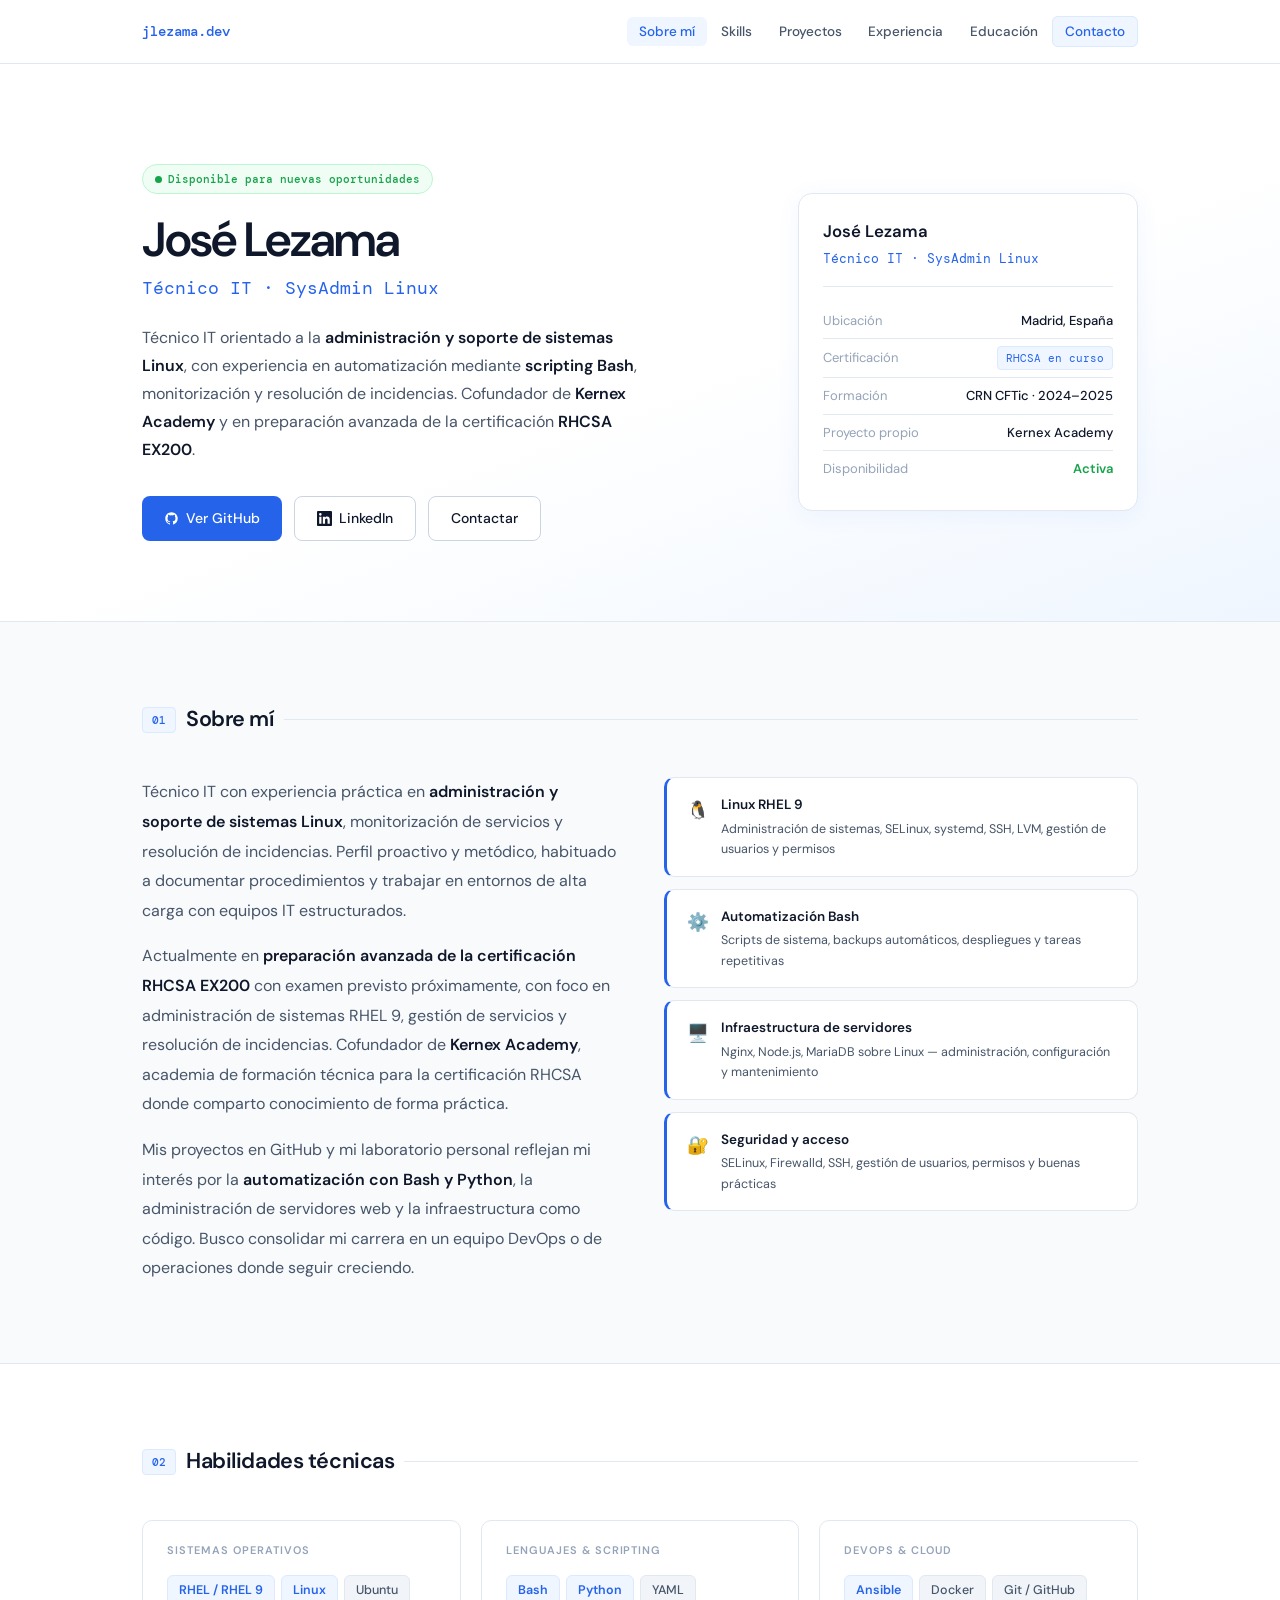
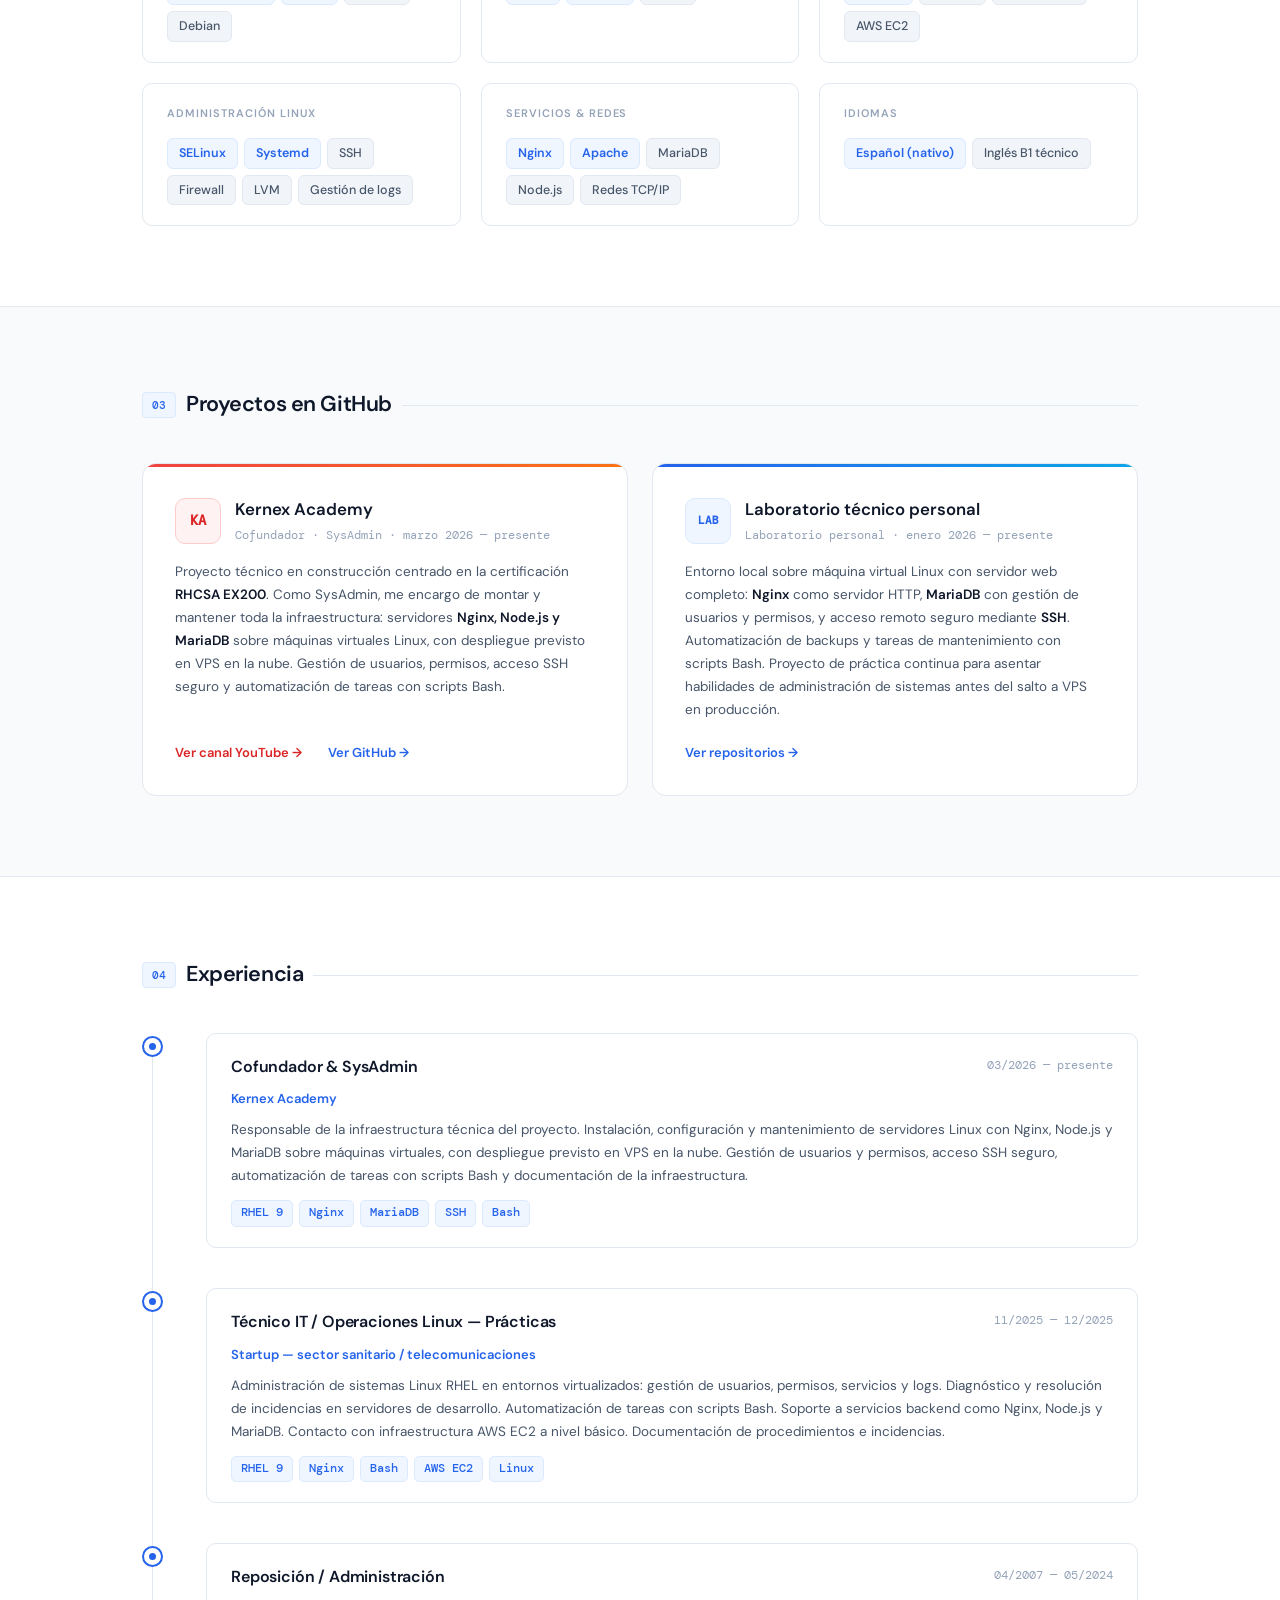
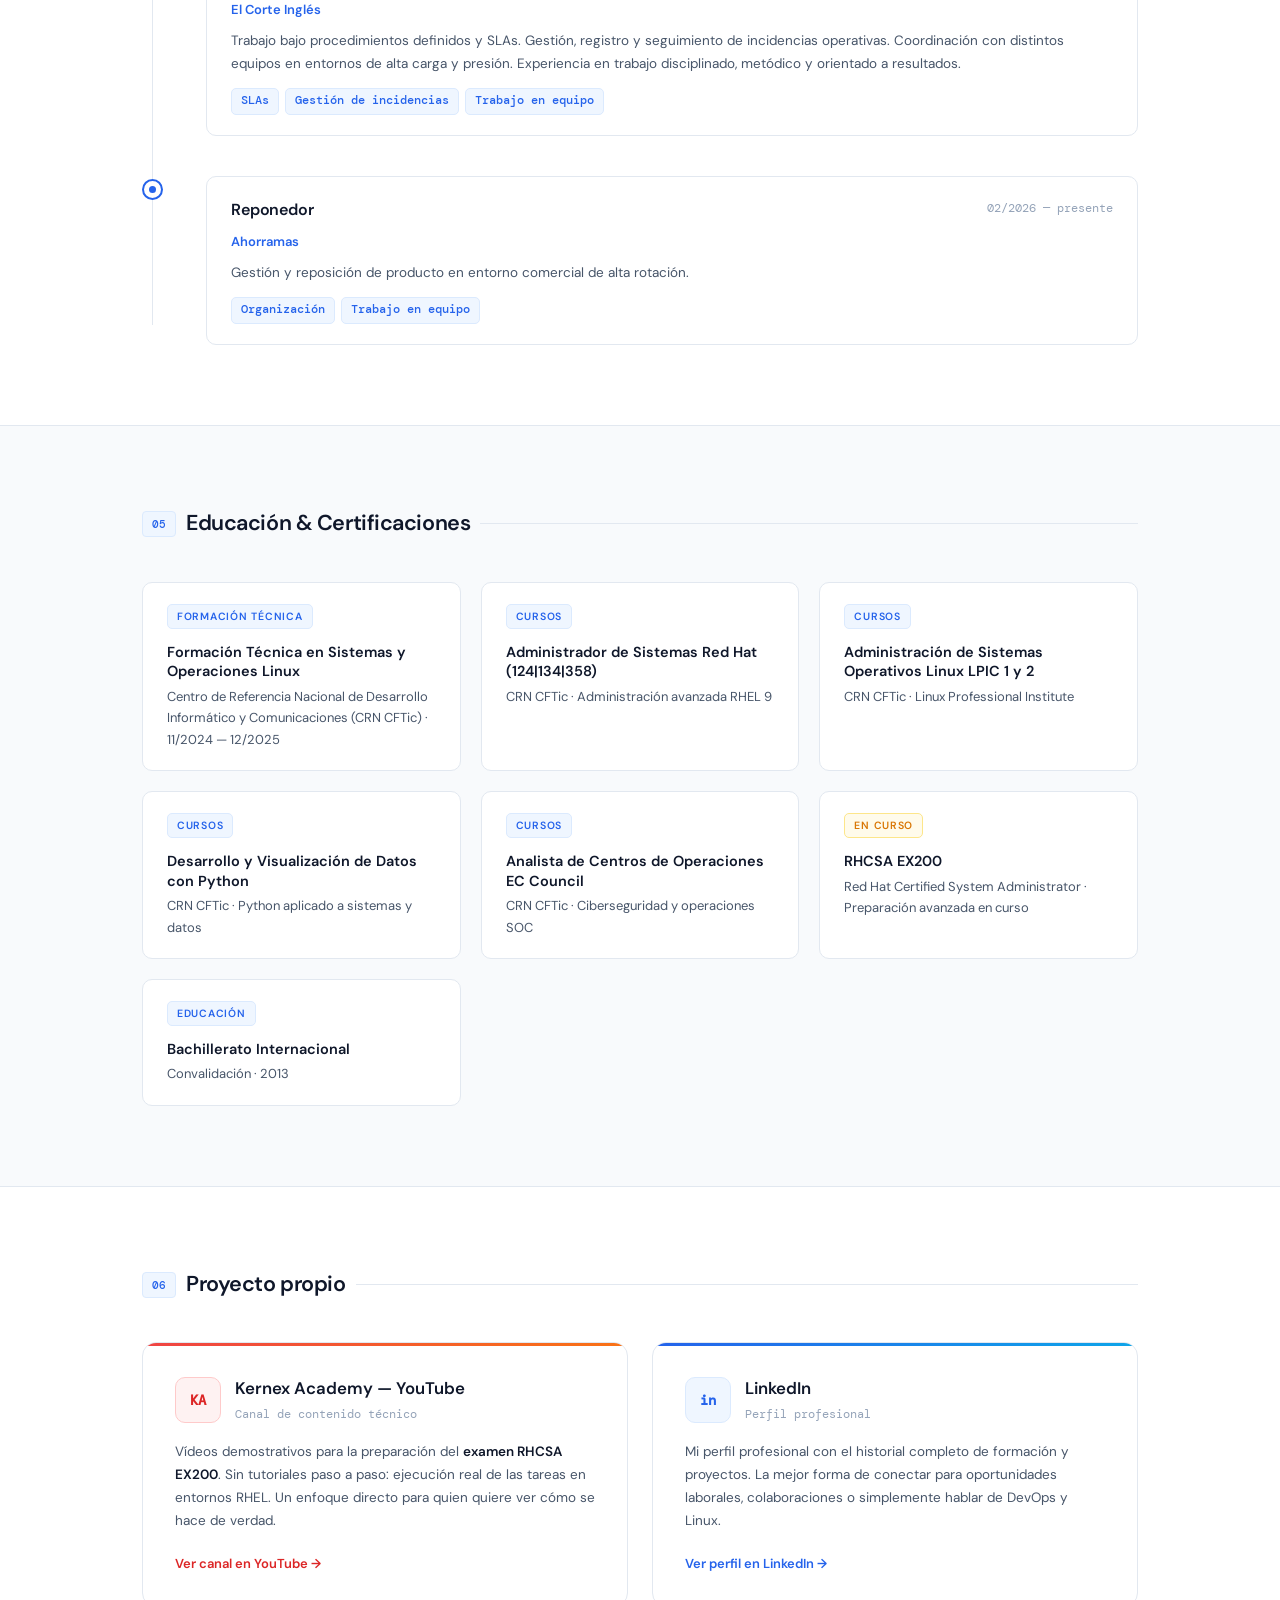
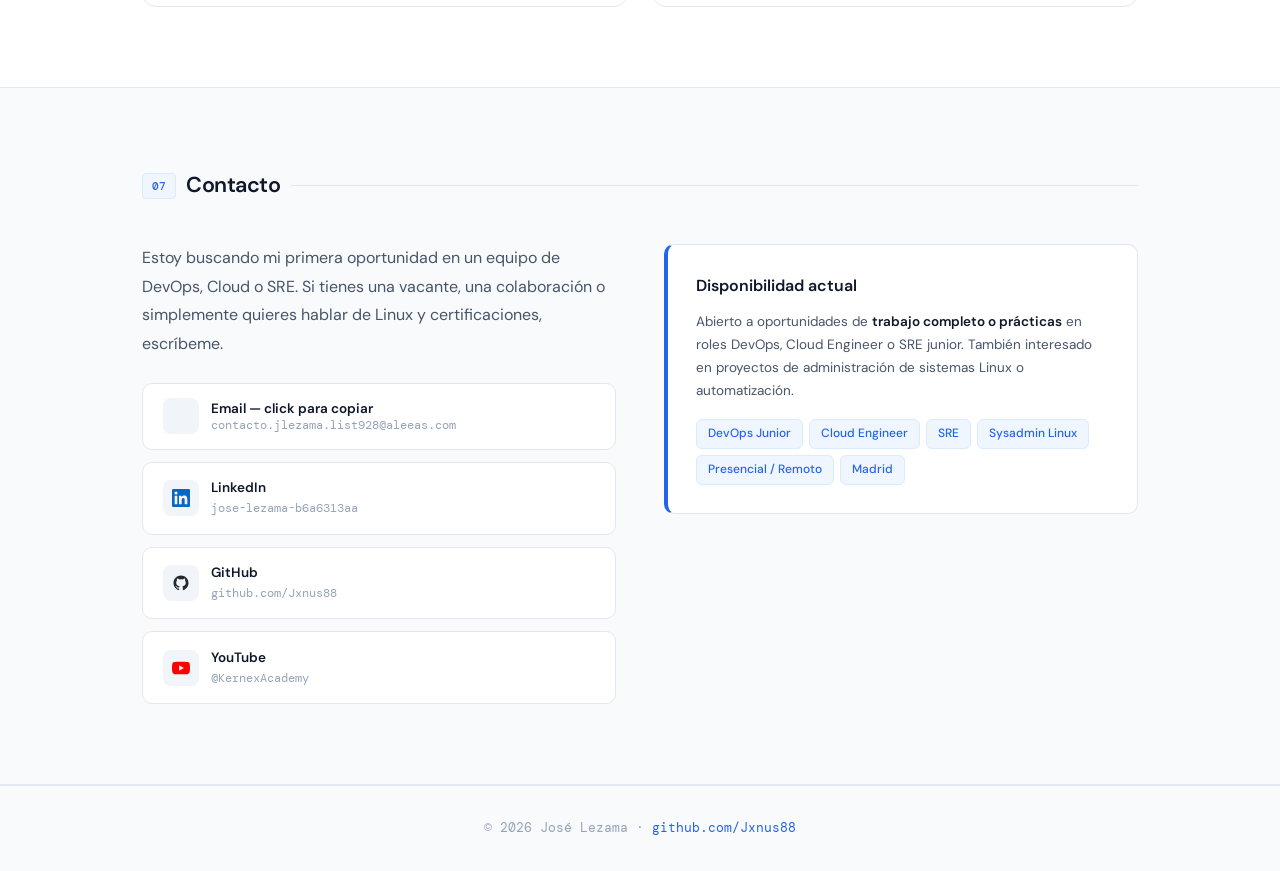
==== commit 09a6f673: "Actualizar contenido CV" ====
--- a/index.html
+++ b/index.html
@@ -8,7 +8,7 @@
        SEO PRIMARIO
        Palabras clave: nombre real + rol + proyecto
   ════════════════════════════════════════════ -->
-  <title>José Lezama — Técnico IT Linux · DevOps Engineer Madrid | RHCSA | Kernex Academy</title>
+  <title>José Lezama — Técnico IT SysAdmin Linux Madrid | RHCSA EX200 | Kernex Academy</title>
   <meta name="description" content="José Lezama, Técnico IT y DevOps Engineer en Madrid. Experto en Linux RHEL, Bash, Ansible, Nginx, Docker y AWS EC2. Cofundador de Kernex Academy. RHCSA EX200 en curso. Disponible para trabajo presencial o remoto en Madrid." />
   <meta name="keywords" content="José Lezama, Jose Lezama DevOps, Jose Lezama técnico IT, Jxnus88, Kernex Academy fundador, técnico IT Linux Madrid, DevOps junior Madrid, Cloud Engineer España, SRE junior, sysadmin Linux Madrid, RHCSA EX200, Red Hat Linux, administración sistemas Linux, automatización Bash, scripting Python, Ansible, Nginx, Apache, Docker, AWS EC2, MariaDB, SELinux, Firewall Linux, gestión usuarios Linux, monitorización sistemas, resolución incidencias Linux, CRN CFTic, ingeniero cloud España, operaciones Linux junior" />
   <meta name="author" content="José Lezama" />
@@ -46,7 +46,7 @@
     "@type": "Person",
     "name": "José Lezama",
     "alternateName": ["Jxnus88", "Jose Lezama"],
-    "jobTitle": "Técnico IT Linux · DevOps & Cloud Engineer",
+    "jobTitle": "Técnico IT · SysAdmin Linux",
     "description": "Técnico IT orientado a la administración y soporte de sistemas Linux, con experiencia en automatización mediante scripting Bash, monitorización de servicios y resolución de incidencias. Cofundador de Kernex Academy y en preparación avanzada de la certificación RHCSA EX200.",
     "url": "https://jxnus88.github.io/",
     "email": "contacto.jlezama.list928@aleeas.com",
@@ -92,7 +92,7 @@
     "hasOccupation": [
       {
         "@type": "Occupation",
-        "name": "Técnico IT Linux",
+        "name": "Técnico IT · SysAdmin Linux",
         "occupationLocation": { "@type": "City", "name": "Madrid" },
         "skills": "Linux, RHEL, Bash, Ansible, Nginx, SSH, SELinux, resolución de incidencias"
       },
@@ -170,7 +170,7 @@
           <div class="fade-in">
             <div class="hero-badge">Disponible para nuevas oportunidades</div>
             <h1 itemprop="name">José Lezama</h1>
-            <div class="hero-role" itemprop="jobTitle">Técnico IT · DevOps &amp; Cloud Engineer</div>
+            <div class="hero-role" itemprop="jobTitle">Técnico IT · SysAdmin Linux</div>
             <p class="hero-desc">
               Técnico IT orientado a la <strong>administración y soporte de sistemas Linux</strong>,
               con experiencia en automatización mediante <strong>scripting Bash</strong>,
@@ -193,7 +193,7 @@
           <div class="fade-in" style="transition-delay: 0.15s">
             <div class="hero-card">
               <div class="hero-card-name">José Lezama</div>
-              <div class="hero-card-role">Técnico IT · DevOps / Cloud</div>
+              <div class="hero-card-role">Técnico IT · SysAdmin Linux</div>
               <div class="info-row"><span class="info-label">Ubicación</span><span class="info-val">Madrid, España</span></div>
               <div class="info-row"><span class="info-label">Certificación</span><span class="info-tag">RHCSA en curso</span></div>
               <div class="info-row"><span class="info-label">Formación</span><span class="info-val">CRN CFTic · 2024–2025</span></div>
@@ -224,29 +224,29 @@
             <div class="highlight-item">
               <div class="hl-icon">🐧</div>
               <div>
-                <div class="hl-title">Linux &amp; RHEL</div>
-                <div class="hl-sub">Administración de sistemas, SELinux, systemd, LVM, gestión de usuarios</div>
+                <div class="hl-title">Linux RHEL 9</div>
+                <div class="hl-sub">Administración de sistemas, SELinux, systemd, SSH, LVM, gestión de usuarios y permisos</div>
               </div>
             </div>
             <div class="highlight-item">
-              <div class="hl-icon">🐍</div>
-              <div>
-                <div class="hl-title">Python &amp; Automatización</div>
-                <div class="hl-sub">Scripting de sistema, herramientas CLI, Django para web</div>
+              <div class="hl-icon">⚙️</div>
+              <div>
+                <div class="hl-title">Automatización Bash</div>
+                <div class="hl-sub">Scripts de sistema, backups automáticos, despliegues y tareas repetitivas</div>
               </div>
             </div>
             <div class="highlight-item">
-              <div class="hl-icon">☁️</div>
-              <div>
-                <div class="hl-title">Cloud &amp; DevOps</div>
-                <div class="hl-sub">Docker, Git/GitHub, CI/CD, fundamentos de infraestructura como código</div>
+              <div class="hl-icon">🖥️</div>
+              <div>
+                <div class="hl-title">Infraestructura de servidores</div>
+                <div class="hl-sub">Nginx, Node.js, MariaDB sobre Linux — administración, configuración y mantenimiento</div>
               </div>
             </div>
             <div class="highlight-item">
-              <div class="hl-icon">🎓</div>
-              <div>
-                <div class="hl-title">Creación de contenido técnico</div>
-                <div class="hl-sub">Cofundador de Kernex Academy, vídeos demostrativos RHCSA en YouTube</div>
+              <div class="hl-icon">🔐</div>
+              <div>
+                <div class="hl-title">Seguridad y acceso</div>
+                <div class="hl-sub">SELinux, Firewalld, SSH, gestión de usuarios, permisos y buenas prácticas</div>
               </div>
             </div>
           </div>
@@ -336,15 +336,15 @@
               <div class="kc-logo red">KA</div>
               <div>
                 <div class="kc-title">Kernex Academy</div>
-                <div class="kc-label">Cofundador · 2026 — presente</div>
+                <div class="kc-label">Cofundador · SysAdmin · marzo 2026 — presente</div>
               </div>
             </div>
             <p class="kc-desc">
-              Academia de formación técnica especializada en la certificación <strong>RHCSA EX200</strong> de Red Hat.
-              Plataforma en desarrollo con canal de YouTube activo donde se muestran resoluciones reales del examen
-              en entornos RHEL — sin tutoriales paso a paso, solo ejecución directa.
-              Proyecto que combina <strong>administración Linux</strong>, creación de contenido técnico y
-              construcción de una comunidad de aprendizaje.
+              Proyecto técnico en construcción centrado en la certificación <strong>RHCSA EX200</strong>.
+              Como SysAdmin, me encargo de montar y mantener toda la infraestructura:
+              servidores <strong>Nginx, Node.js y MariaDB</strong> sobre máquinas virtuales Linux,
+              con despliegue previsto en VPS en la nube. Gestión de usuarios, permisos,
+              acceso SSH seguro y automatización de tareas con scripts Bash.
             </p>
             <div style="display:flex;gap:0.6rem;flex-wrap:wrap;margin-top:auto">
               <a href="https://www.youtube.com/@KernexAcademy" target="_blank" rel="noopener" class="kc-arrow red" style="text-decoration:none">Ver canal YouTube →</a>
@@ -357,15 +357,16 @@
               <div class="kc-logo blue" style="font-size:11px;text-align:center;line-height:1.2">LAB</div>
               <div>
                 <div class="kc-title">Laboratorio técnico personal</div>
-                <div class="kc-label">Administración de sistemas Linux · 2026</div>
+                <div class="kc-label">Laboratorio personal · enero 2026 — presente</div>
               </div>
             </div>
             <p class="kc-desc">
-              Entorno de práctica con servidor web completo usando <strong>Nginx</strong> y <strong>MariaDB</strong>.
-              Implementación de usuarios, permisos y seguridad básica con acceso remoto via SSH.
-              Automatización de backups y despliegues con <strong>scripts Bash</strong>.
-              Proyecto en desarrollo para demostrar habilidades en administración de sistemas,
-              soporte de servicios web y bases de datos.
+              Entorno local sobre máquina virtual Linux con servidor web completo:
+              <strong>Nginx</strong> como servidor HTTP, <strong>MariaDB</strong> con gestión de usuarios
+              y permisos, y acceso remoto seguro mediante <strong>SSH</strong>.
+              Automatización de backups y tareas de mantenimiento con scripts Bash.
+              Proyecto de práctica continua para asentar habilidades de administración
+              de sistemas antes del salto a VPS en producción.
             </p>
             <div style="display:flex;gap:0.6rem;flex-wrap:wrap;margin-top:auto">
               <a href="https://github.com/Jxnus88" target="_blank" rel="noopener" class="kc-arrow blue" style="text-decoration:none">Ver repositorios →</a>
@@ -391,13 +392,13 @@
             <div class="timeline-dot"><div class="timeline-dot-inner"></div></div>
             <div class="tl-box">
               <div class="tl-header">
-                <div class="tl-role">Cofundador &amp; Creador de contenido técnico</div>
-                <div class="tl-date">2023 — presente</div>
+                <div class="tl-role">Cofundador &amp; SysAdmin</div>
+                <div class="tl-date">03/2026 — presente</div>
               </div>
               <div class="tl-company">Kernex Academy</div>
-              <p class="tl-desc">Academia de formación para la certificación RHCSA EX200. Desarrollo de material formativo, producción de vídeos demostrativos en YouTube y construcción de la plataforma web (en desarrollo). El contenido muestra la resolución real de las tareas del examen en entornos RHEL sin tutoriales paso a paso.</p>
+              <p class="tl-desc">Responsable de la infraestructura técnica del proyecto. Instalación, configuración y mantenimiento de servidores Linux con Nginx, Node.js y MariaDB sobre máquinas virtuales, con despliegue previsto en VPS en la nube. Gestión de usuarios y permisos, acceso SSH seguro, automatización de tareas con scripts Bash y documentación de la infraestructura.</p>
               <div class="tl-tags">
-                <span class="tl-tag">RHEL</span><span class="tl-tag">Linux</span><span class="tl-tag">Bash</span><span class="tl-tag">Python</span><span class="tl-tag">YouTube</span>
+                <span class="tl-tag">RHEL 9</span><span class="tl-tag">Nginx</span><span class="tl-tag">MariaDB</span><span class="tl-tag">SSH</span><span class="tl-tag">Bash</span>
               </div>
             </div>
           </div>
@@ -408,12 +409,12 @@
             <div class="tl-box">
               <div class="tl-header">
                 <div class="tl-role">Técnico IT / Operaciones Linux — Prácticas</div>
-                <div class="tl-date">10/2025 — 12/2025</div>
+                <div class="tl-date">11/2025 — 12/2025</div>
               </div>
               <div class="tl-company">Startup — sector sanitario / telecomunicaciones</div>
-              <p class="tl-desc">Administración básica de sistemas Linux (RHEL) en entornos virtualizados: gestión de usuarios, permisos, servicios y logs. Diagnóstico y resolución inicial de incidencias en servidores y servicios de desarrollo. Automatización de tareas repetitivas con scripts Bash y Ansible. Soporte a aplicaciones web y servicios backend (Nginx, Node.js, MariaDB). Despliegue y mantenimiento básico de infraestructura AWS EC2. Documentación de procedimientos, incidencias y cambios realizados.</p>
+              <p class="tl-desc">Administración de sistemas Linux RHEL en entornos virtualizados: gestión de usuarios, permisos, servicios y logs. Diagnóstico y resolución de incidencias en servidores de desarrollo. Automatización de tareas con scripts Bash. Soporte a servicios backend como Nginx, Node.js y MariaDB. Contacto con infraestructura AWS EC2 a nivel básico. Documentación de procedimientos e incidencias.</p>
               <div class="tl-tags">
-                <span class="tl-tag">RHEL</span><span class="tl-tag">Ansible</span><span class="tl-tag">Nginx</span><span class="tl-tag">AWS EC2</span><span class="tl-tag">MariaDB</span><span class="tl-tag">Bash</span>
+                <span class="tl-tag">RHEL 9</span><span class="tl-tag">Nginx</span><span class="tl-tag">Bash</span><span class="tl-tag">AWS EC2</span><span class="tl-tag">Linux</span>
               </div>
             </div>
           </div>
@@ -497,7 +498,7 @@
           <div class="edu-card">
             <span class="edu-badge cert">En curso</span>
             <div class="edu-card-title">RHCSA EX200</div>
-            <div class="edu-card-sub">Red Hat Certified System Administrator · Examen previsto próximamente</div>
+            <div class="edu-card-sub">Red Hat Certified System Administrator · Preparación avanzada en curso</div>
           </div>
 
           <div class="edu-card">
@@ -620,4 +621,4 @@
   <script src="js/contact.js"></script>
 
 </body>
-</html>
+</html>
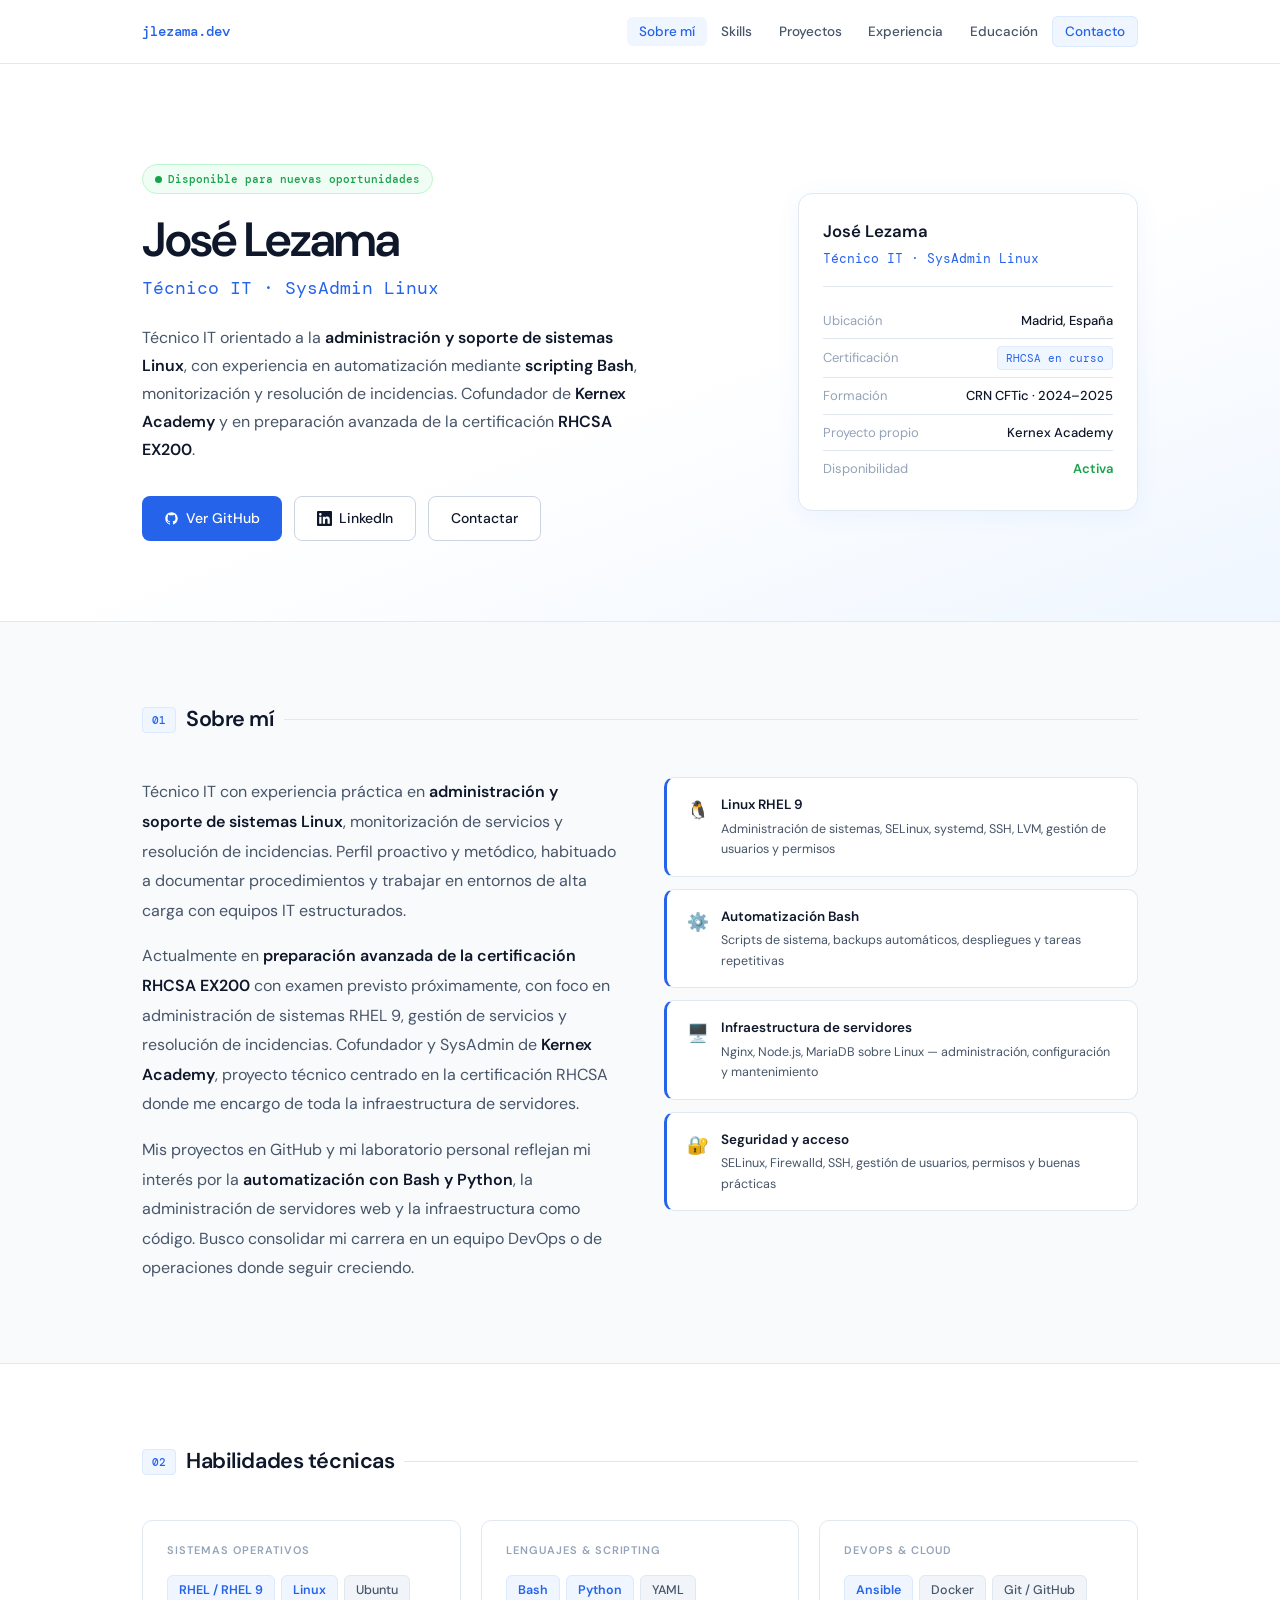
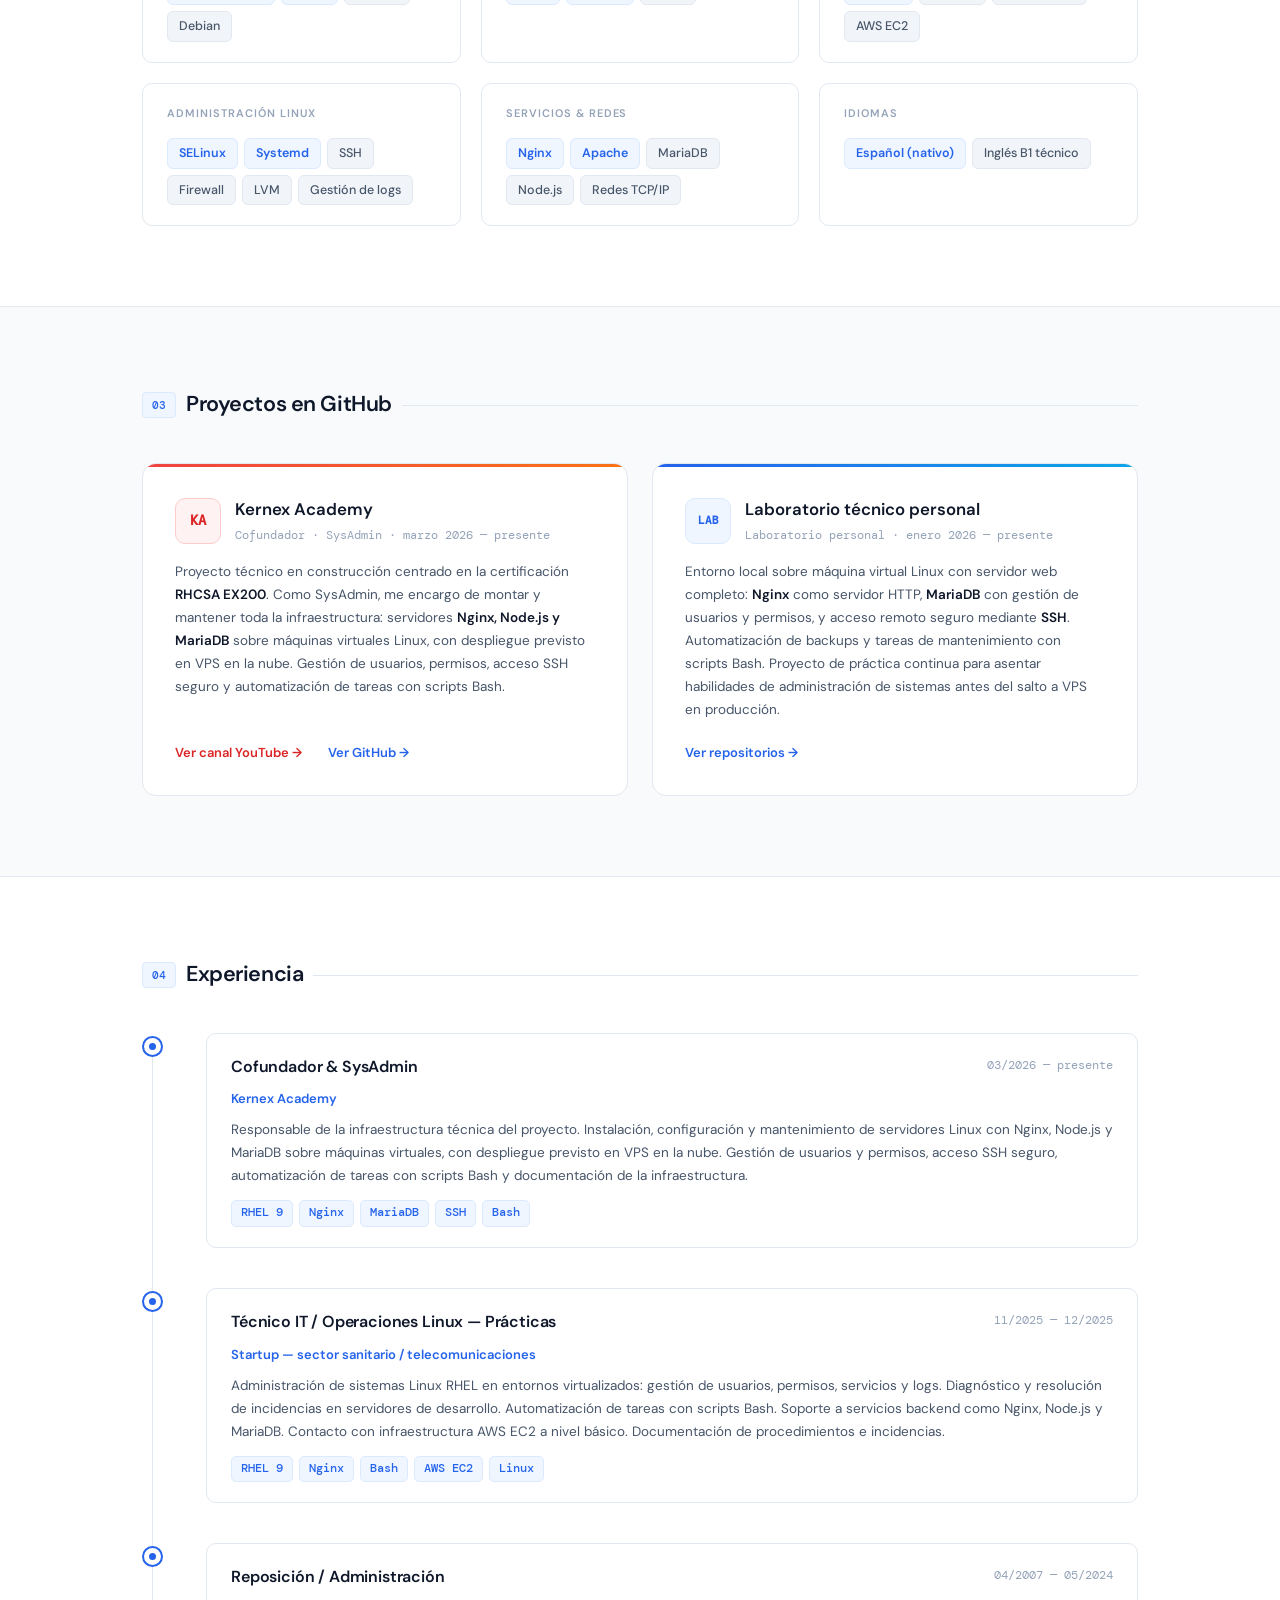
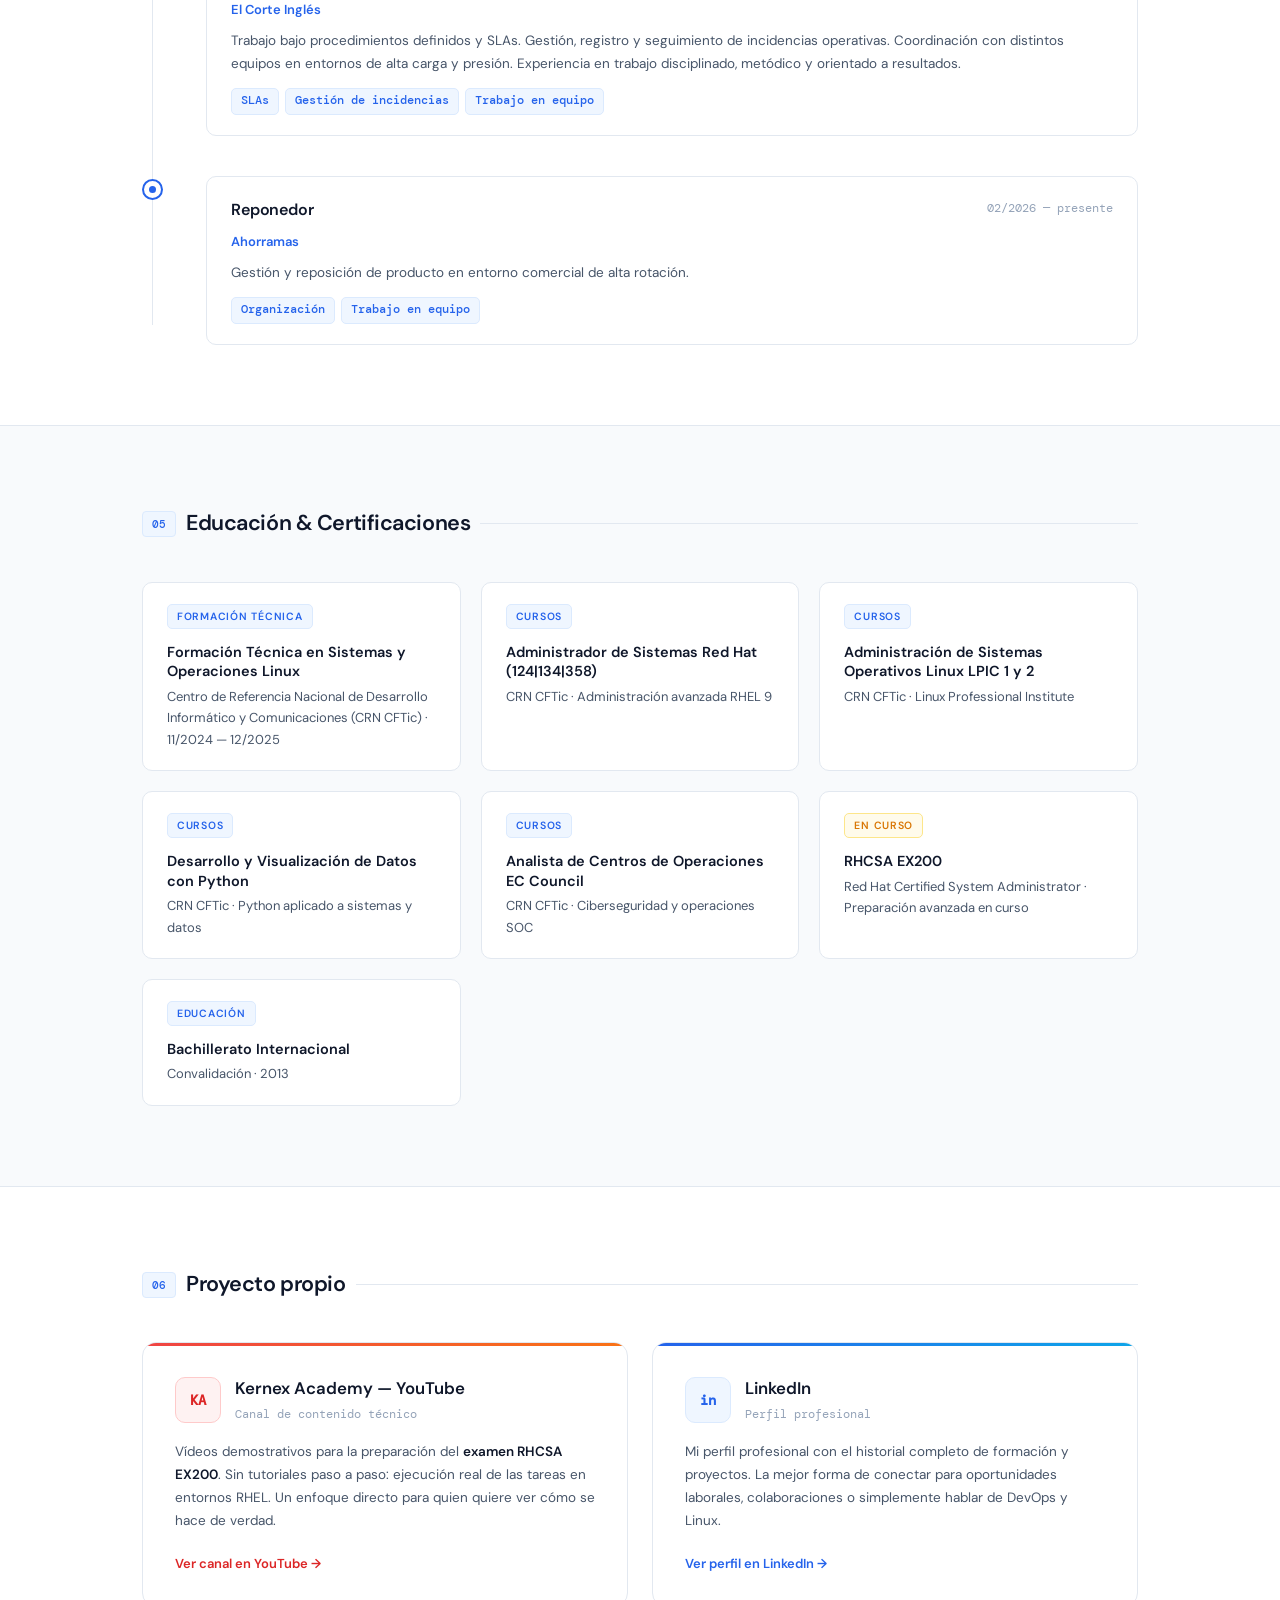
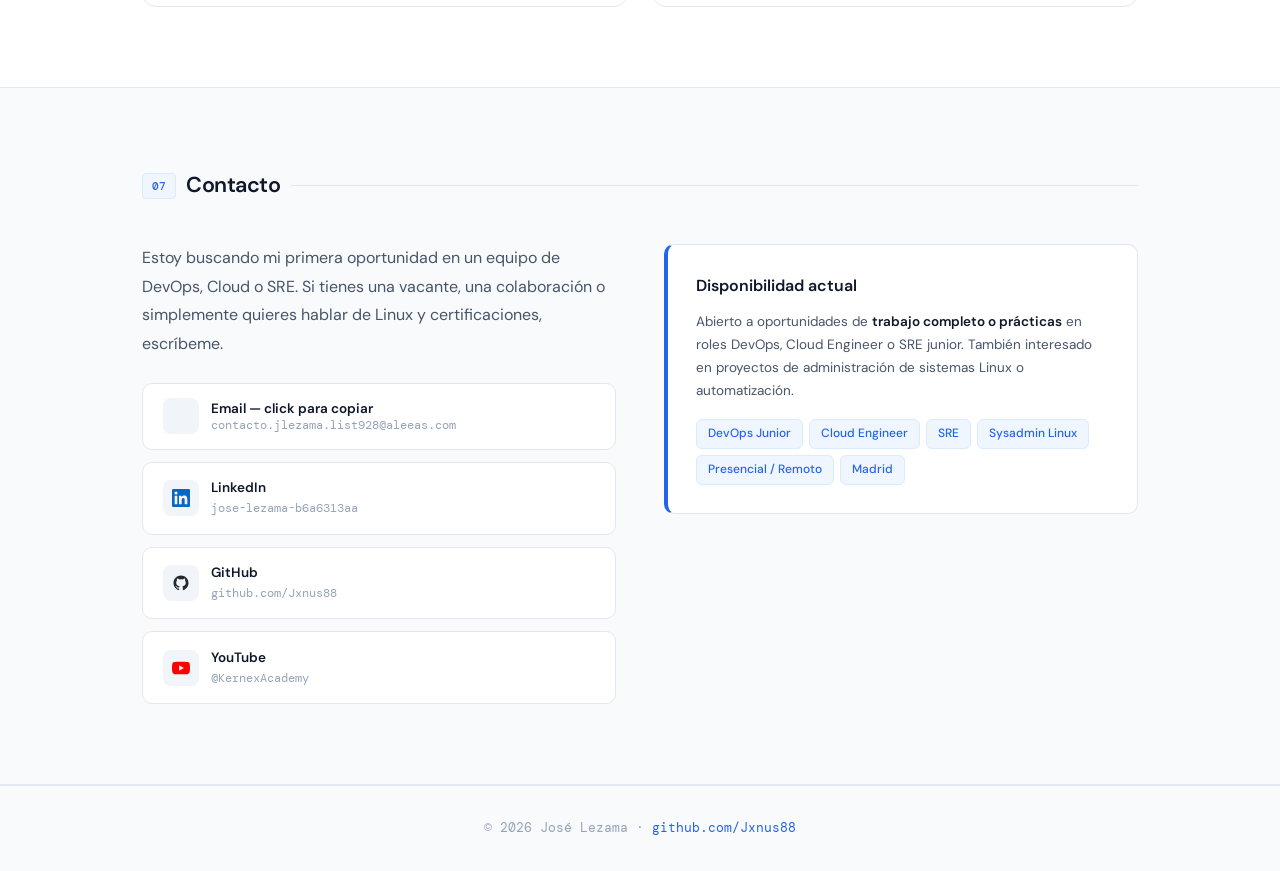
==== commit a1970781: "Actualizar contenido CV" ====
--- a/index.html
+++ b/index.html
@@ -217,7 +217,7 @@
         <div class="about-layout fade-in">
           <div class="about-text">
             <p>Técnico IT con experiencia práctica en <strong>administración y soporte de sistemas Linux</strong>, monitorización de servicios y resolución de incidencias. Perfil proactivo y metódico, habituado a documentar procedimientos y trabajar en entornos de alta carga con equipos IT estructurados.</p>
-            <p>Actualmente en <strong>preparación avanzada de la certificación RHCSA EX200</strong> con examen previsto próximamente, con foco en administración de sistemas RHEL 9, gestión de servicios y resolución de incidencias. Cofundador de <strong>Kernex Academy</strong>, academia de formación técnica para la certificación RHCSA donde comparto conocimiento de forma práctica.</p>
+            <p>Actualmente en <strong>preparación avanzada de la certificación RHCSA EX200</strong> con examen previsto próximamente, con foco en administración de sistemas RHEL 9, gestión de servicios y resolución de incidencias. Cofundador y SysAdmin de <strong>Kernex Academy</strong>, proyecto técnico centrado en la certificación RHCSA donde me encargo de toda la infraestructura de servidores.</p>
             <p>Mis proyectos en GitHub y mi laboratorio personal reflejan mi interés por la <strong>automatización con Bash y Python</strong>, la administración de servidores web y la infraestructura como código. Busco consolidar mi carrera en un equipo DevOps o de operaciones donde seguir creciendo.</p>
           </div>
           <div class="about-highlights">
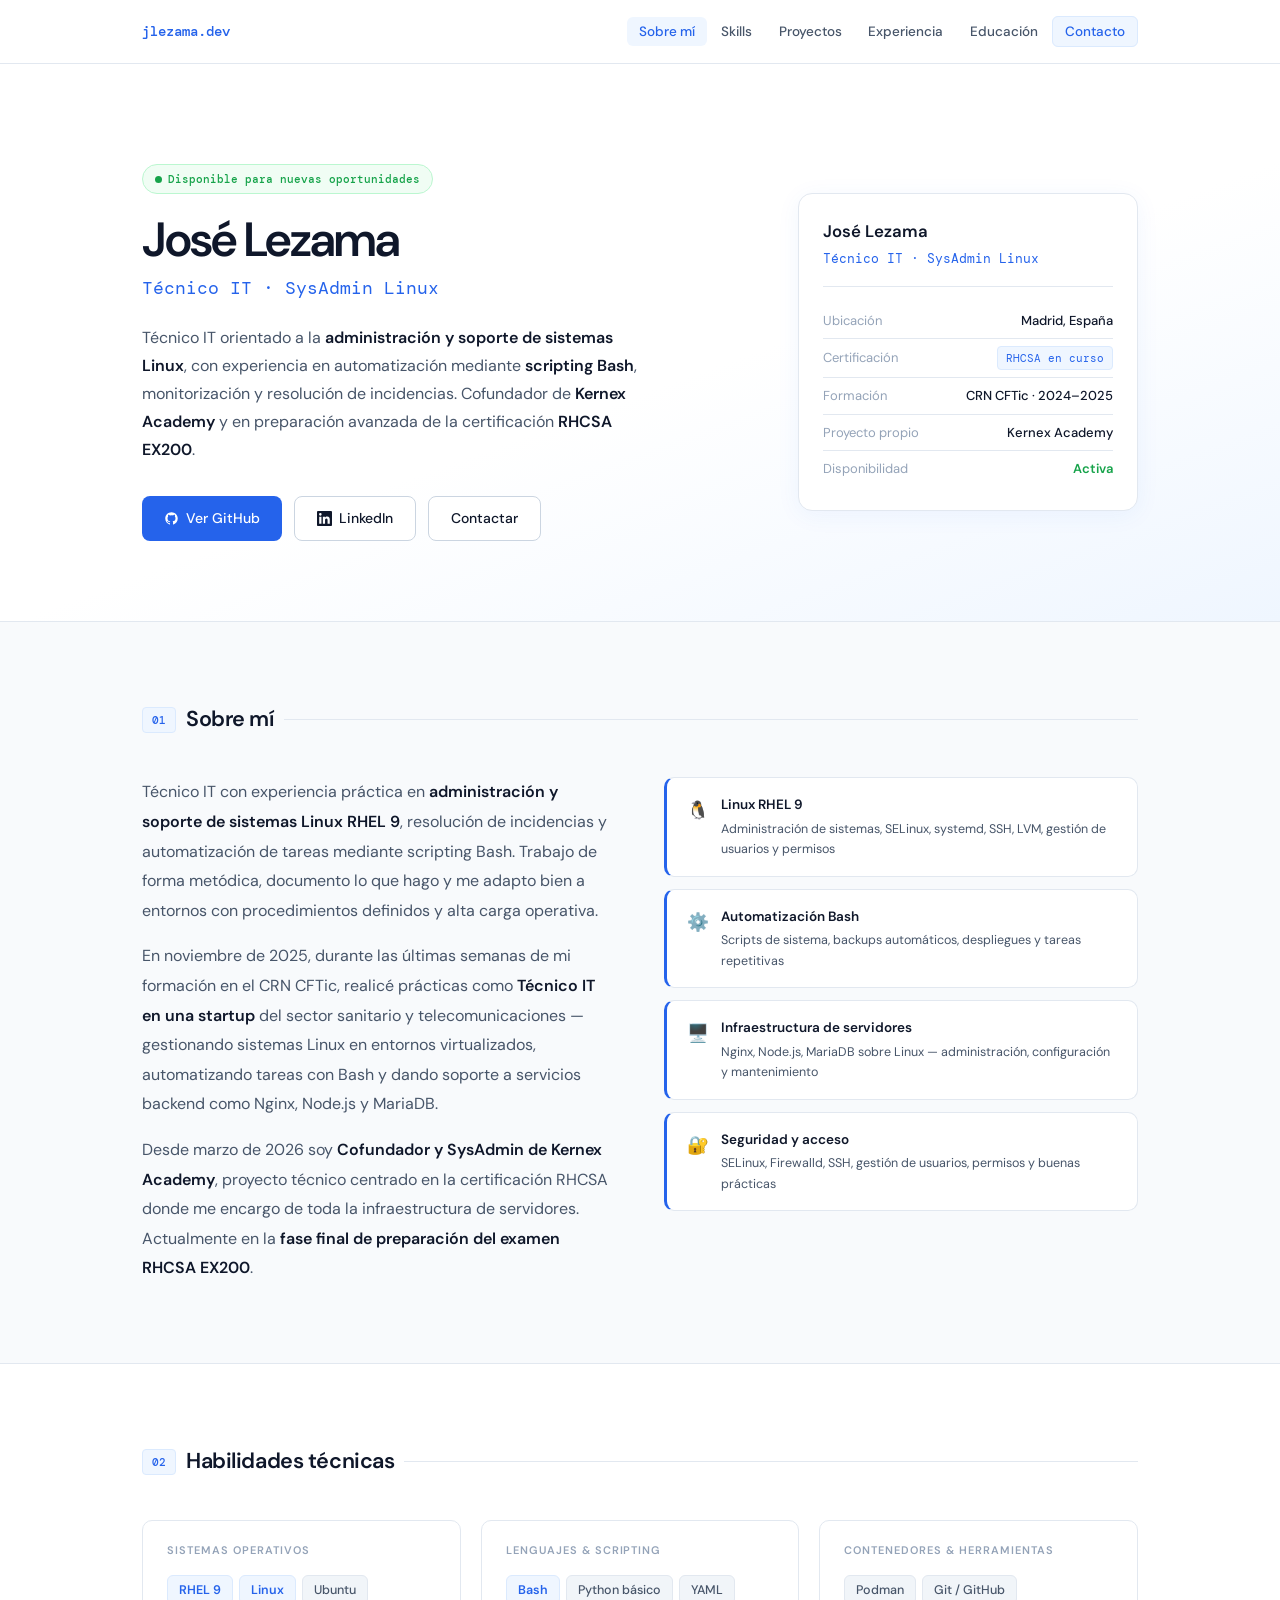
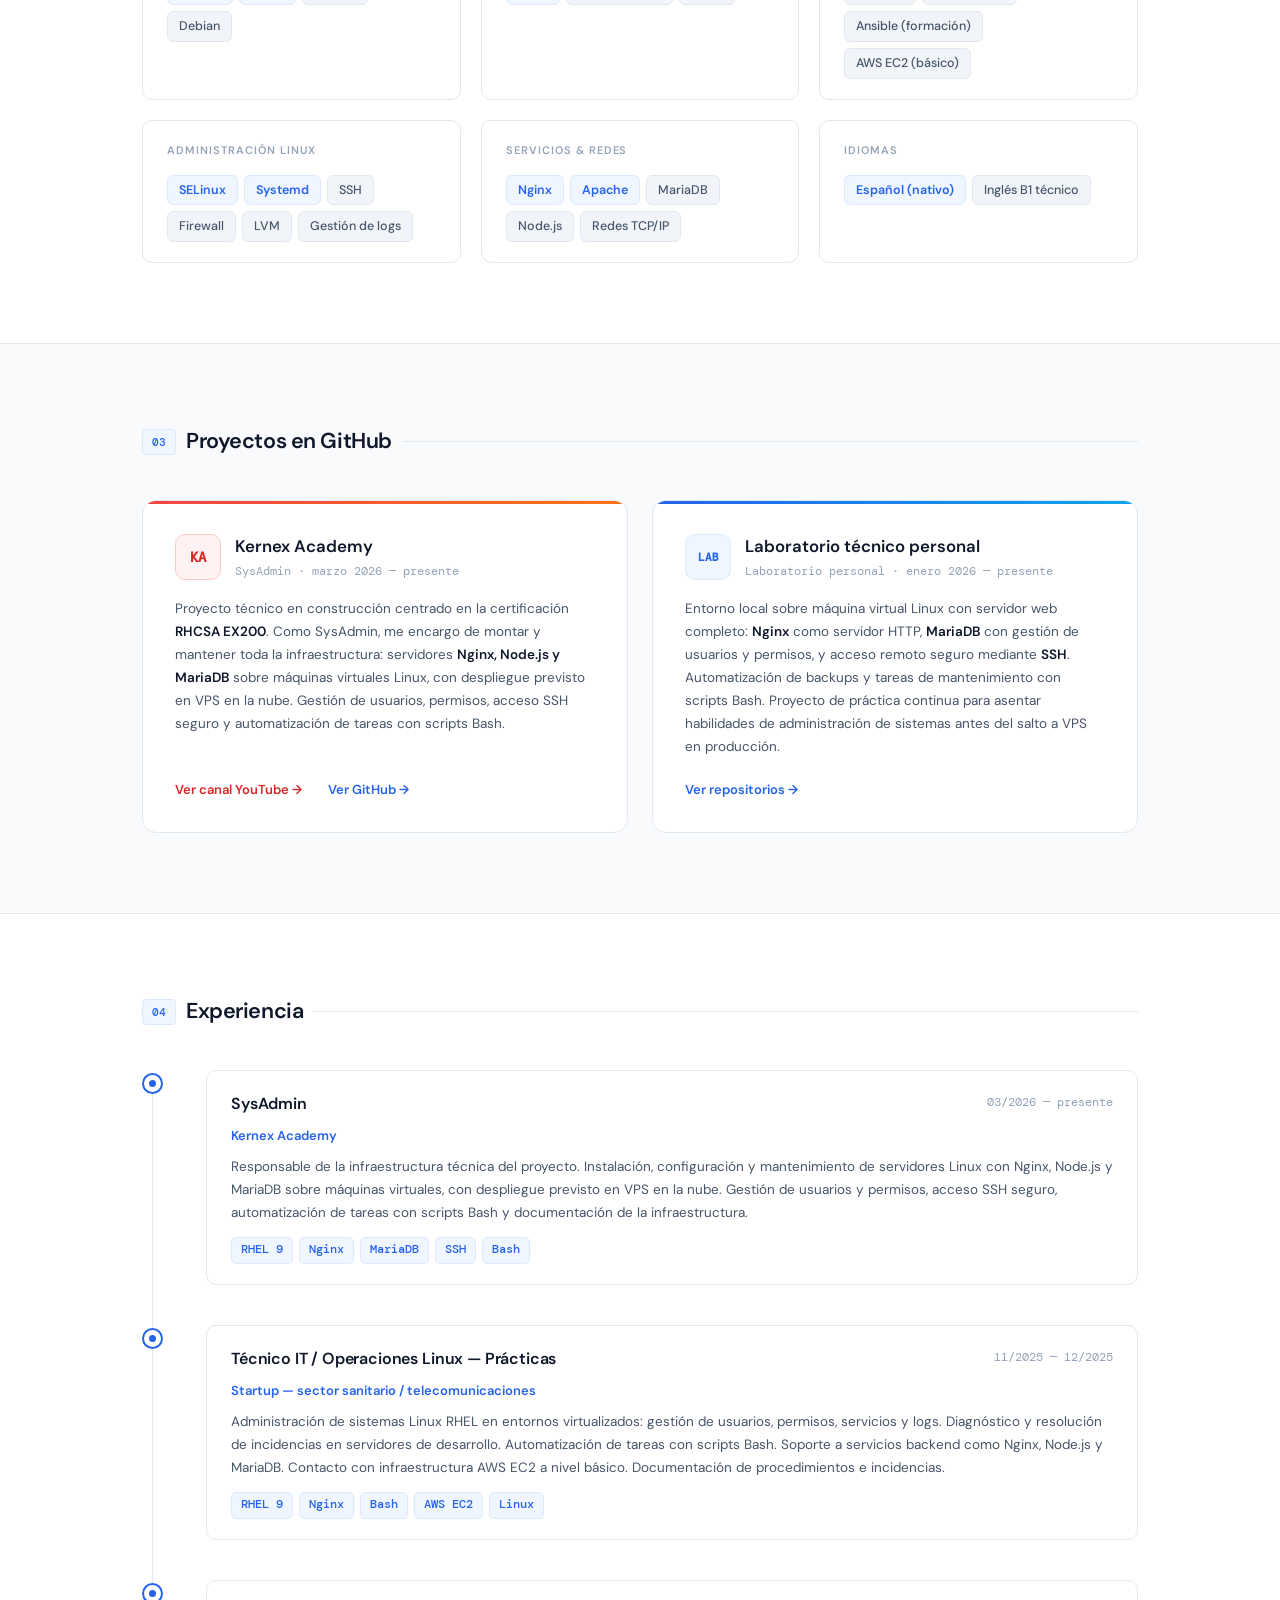
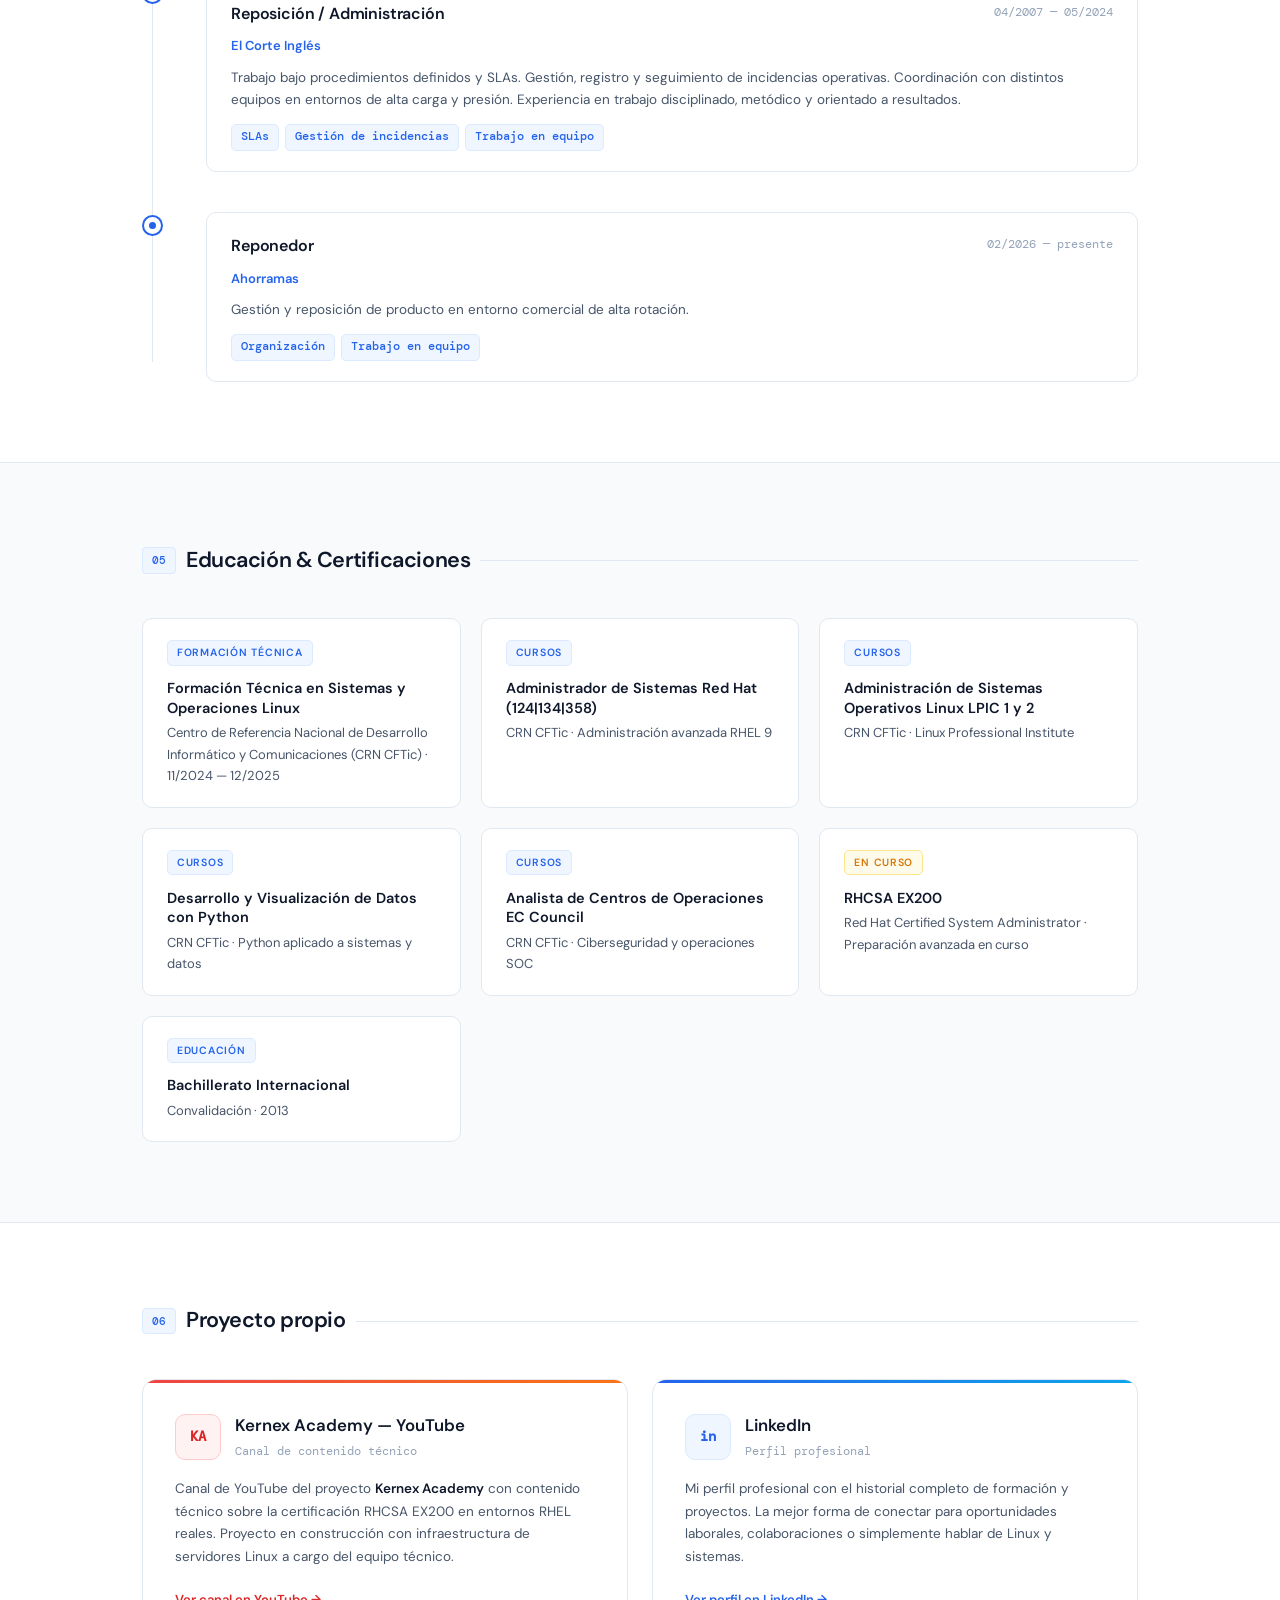
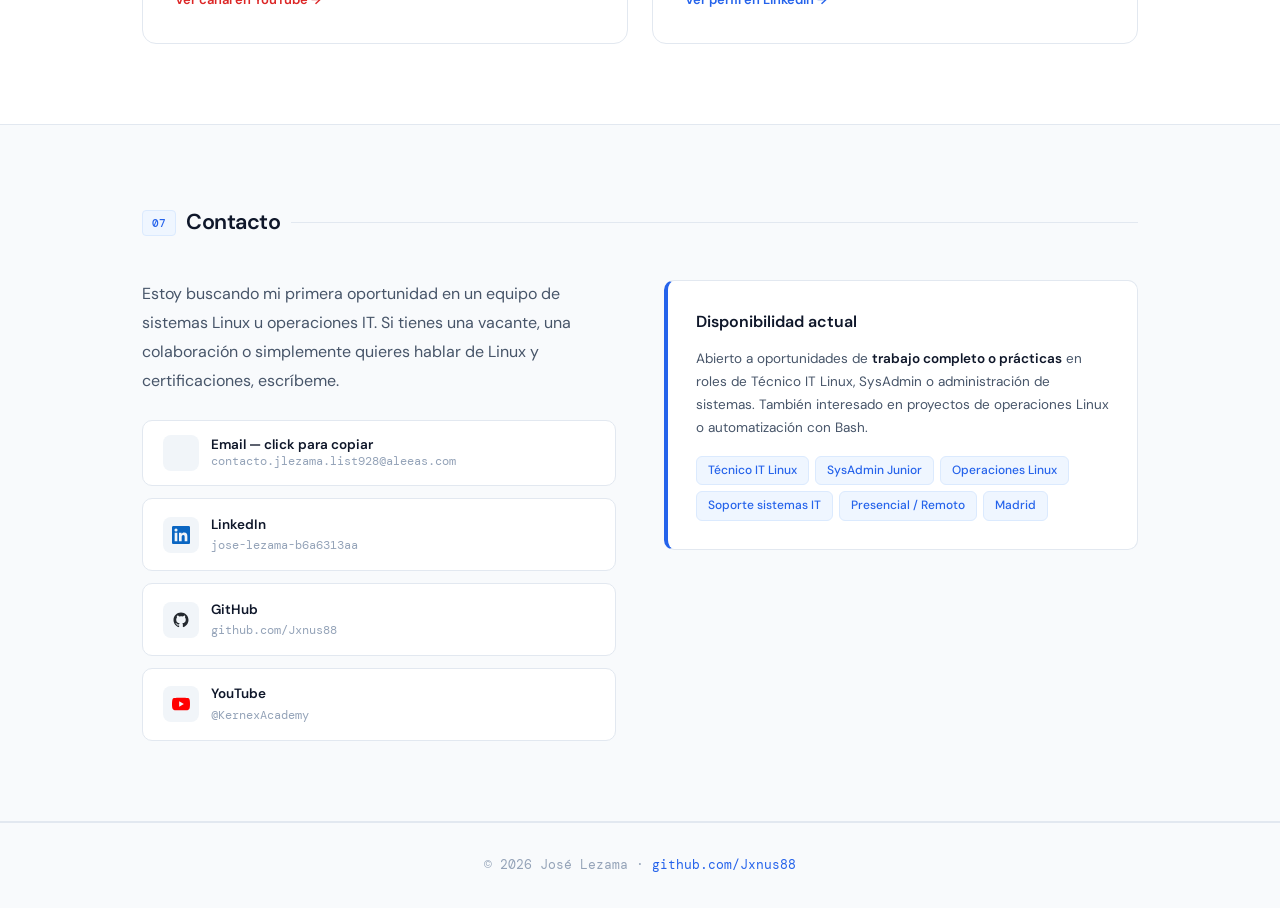
==== commit 2d507f49: "Actualizar contenido CV" ====
--- a/index.html
+++ b/index.html
@@ -9,8 +9,8 @@
        Palabras clave: nombre real + rol + proyecto
   ════════════════════════════════════════════ -->
   <title>José Lezama — Técnico IT SysAdmin Linux Madrid | RHCSA EX200 | Kernex Academy</title>
-  <meta name="description" content="José Lezama, Técnico IT y DevOps Engineer en Madrid. Experto en Linux RHEL, Bash, Ansible, Nginx, Docker y AWS EC2. Cofundador de Kernex Academy. RHCSA EX200 en curso. Disponible para trabajo presencial o remoto en Madrid." />
-  <meta name="keywords" content="José Lezama, Jose Lezama DevOps, Jose Lezama técnico IT, Jxnus88, Kernex Academy fundador, técnico IT Linux Madrid, DevOps junior Madrid, Cloud Engineer España, SRE junior, sysadmin Linux Madrid, RHCSA EX200, Red Hat Linux, administración sistemas Linux, automatización Bash, scripting Python, Ansible, Nginx, Apache, Docker, AWS EC2, MariaDB, SELinux, Firewall Linux, gestión usuarios Linux, monitorización sistemas, resolución incidencias Linux, CRN CFTic, ingeniero cloud España, operaciones Linux junior" />
+  <meta name="description" content="José Lezama, Técnico IT y SysAdmin Linux en Madrid. Cofundador y SysAdmin de Kernex Academy. Especialista en RHEL 9, Bash, Nginx, MariaDB y administración de sistemas Linux. RHCSA EX200 en preparación avanzada. Disponible presencial o remoto." />
+  <meta name="keywords" content="José Lezama, Jose Lezama técnico IT, Jose Lezama SysAdmin Linux, Jxnus88, Kernex Academy, técnico IT Linux Madrid, SysAdmin Linux Madrid, administrador sistemas Linux, RHCSA EX200, Red Hat Linux RHEL 9, administración sistemas Linux, automatización Bash, Nginx, MariaDB, SELinux, SSH, Firewalld, LVM, gestión usuarios Linux, monitorización sistemas, resolución incidencias Linux, CRN CFTic, operaciones Linux, soporte sistemas IT, técnico IT junior Madrid" />
   <meta name="author" content="José Lezama" />
   <meta name="robots" content="index, follow" />
   <link rel="canonical" href="https://jxnus88.github.io/" />
@@ -20,8 +20,8 @@
        Cuando alguien comparta el link verá esto
   ════════════════════════════════════════════ -->
   <meta property="og:type"        content="profile" />
-  <meta property="og:title"       content="José Lezama — DevOps & Cloud Engineer" />
-  <meta property="og:description" content="Técnico IT Linux y DevOps Engineer en Madrid. RHEL, Bash, Ansible, Nginx, Docker, AWS EC2. Cofundador de Kernex Academy. RHCSA EX200 en curso. Disponible presencial y remoto." />
+  <meta property="og:title"       content="José Lezama — Técnico IT · SysAdmin Linux" />
+  <meta property="og:description" content="Técnico IT y SysAdmin Linux en Madrid. RHEL 9, Bash, Nginx, MariaDB, SSH, SELinux. Cofundador y SysAdmin de Kernex Academy. RHCSA EX200 en preparación avanzada. Disponible presencial y remoto." />
   <meta property="og:url"         content="https://jxnus88.github.io/" />
   <meta property="og:locale"      content="es_ES" />
   <meta property="og:site_name"   content="José Lezama — CV" />
@@ -33,8 +33,8 @@
        TWITTER / X CARD
   ════════════════════════════════════════════ -->
   <meta name="twitter:card"        content="summary" />
-  <meta name="twitter:title"       content="José Lezama — DevOps & Cloud Engineer" />
-  <meta name="twitter:description" content="Técnico IT Linux y DevOps Engineer en Madrid. RHEL, Bash, Ansible, Nginx, AWS EC2. Cofundador Kernex Academy. RHCSA en curso. Disponible presencial/remoto." />
+  <meta name="twitter:title"       content="José Lezama — Técnico IT · SysAdmin Linux" />
+  <meta name="twitter:description" content="Técnico IT y SysAdmin Linux en Madrid. RHEL 9, Bash, Nginx, MariaDB. Cofundador y SysAdmin Kernex Academy. RHCSA en preparación. Disponible presencial/remoto." />
 
   <!-- ═══════════════════════════════════════════
        SCHEMA.ORG — STRUCTURED DATA
@@ -47,7 +47,7 @@
     "name": "José Lezama",
     "alternateName": ["Jxnus88", "Jose Lezama"],
     "jobTitle": "Técnico IT · SysAdmin Linux",
-    "description": "Técnico IT orientado a la administración y soporte de sistemas Linux, con experiencia en automatización mediante scripting Bash, monitorización de servicios y resolución de incidencias. Cofundador de Kernex Academy y en preparación avanzada de la certificación RHCSA EX200.",
+    "description": "Técnico IT especializado en administración de sistemas Linux RHEL 9, automatización con Bash y gestión de infraestructura de servidores. Cofundador y SysAdmin de Kernex Academy. RHCSA EX200 en preparación avanzada.",
     "url": "https://jxnus88.github.io/",
     "email": "contacto.jlezama.list928@aleeas.com",
     "sameAs": [
@@ -64,7 +64,7 @@
     "knowsAbout": [
       "Linux", "RHEL", "Red Hat Enterprise Linux", "CentOS", "Ubuntu", "Debian",
       "Bash scripting", "Python", "YAML", "Ansible", "Docker", "Git", "GitHub",
-      "AWS EC2", "Cloud Computing", "DevOps", "CI/CD", "SRE",
+      "AWS EC2", "Cloud Computing básico",
       "SELinux", "Systemd", "SSH", "Firewalld", "LVM", "Cron",
       "Nginx", "Apache", "MariaDB", "Node.js", "Redes TCP/IP",
       "Gestión de usuarios Linux", "Monitorización de sistemas", "Resolución de incidencias",
@@ -86,7 +86,7 @@
       "@type": "Organization",
       "name": "Kernex Academy",
       "url": "https://www.youtube.com/@KernexAcademy",
-      "description": "Academia de formación técnica para la certificación RHCSA EX200 de Red Hat",
+      "description": "Proyecto técnico centrado en la certificación RHCSA EX200. Infraestructura de servidores Linux con Nginx, Node.js y MariaDB.",
       "founder": { "@type": "Person", "name": "José Lezama" }
     },
     "hasOccupation": [
@@ -94,18 +94,12 @@
         "@type": "Occupation",
         "name": "Técnico IT · SysAdmin Linux",
         "occupationLocation": { "@type": "City", "name": "Madrid" },
-        "skills": "Linux, RHEL, Bash, Ansible, Nginx, SSH, SELinux, resolución de incidencias"
-      },
-      {
-        "@type": "Occupation",
-        "name": "DevOps Engineer",
-        "occupationLocation": { "@type": "City", "name": "Madrid" },
-        "skills": "Docker, Ansible, AWS EC2, CI/CD, Git, automatización, infraestructura como código"
+        "skills": "Linux RHEL 9, Bash, Nginx, MariaDB, SSH, SELinux, Firewalld, LVM, resolución de incidencias, administración de servidores"
       }
     ],
     "seeks": {
       "@type": "JobPosting",
-      "title": "Técnico IT Linux · DevOps Junior · Cloud Engineer · SRE Junior",
+      "title": "Técnico IT Linux · SysAdmin Junior · Operaciones Linux",
       "jobLocation": {
         "@type": "Place",
         "address": {
@@ -216,9 +210,9 @@
         </div>
         <div class="about-layout fade-in">
           <div class="about-text">
-            <p>Técnico IT con experiencia práctica en <strong>administración y soporte de sistemas Linux</strong>, monitorización de servicios y resolución de incidencias. Perfil proactivo y metódico, habituado a documentar procedimientos y trabajar en entornos de alta carga con equipos IT estructurados.</p>
-            <p>Actualmente en <strong>preparación avanzada de la certificación RHCSA EX200</strong> con examen previsto próximamente, con foco en administración de sistemas RHEL 9, gestión de servicios y resolución de incidencias. Cofundador y SysAdmin de <strong>Kernex Academy</strong>, proyecto técnico centrado en la certificación RHCSA donde me encargo de toda la infraestructura de servidores.</p>
-            <p>Mis proyectos en GitHub y mi laboratorio personal reflejan mi interés por la <strong>automatización con Bash y Python</strong>, la administración de servidores web y la infraestructura como código. Busco consolidar mi carrera en un equipo DevOps o de operaciones donde seguir creciendo.</p>
+            <p>Técnico IT con experiencia práctica en <strong>administración y soporte de sistemas Linux RHEL 9</strong>, resolución de incidencias y automatización de tareas mediante scripting Bash. Trabajo de forma metódica, documento lo que hago y me adapto bien a entornos con procedimientos definidos y alta carga operativa.</p>
+            <p>En noviembre de 2025, durante las últimas semanas de mi formación en el CRN CFTic, realicé prácticas como <strong>Técnico IT en una startup</strong> del sector sanitario y telecomunicaciones — gestionando sistemas Linux en entornos virtualizados, automatizando tareas con Bash y dando soporte a servicios backend como Nginx, Node.js y MariaDB.</p>
+            <p>Desde marzo de 2026 soy <strong>Cofundador y SysAdmin de Kernex Academy</strong>, proyecto técnico centrado en la certificación RHCSA donde me encargo de toda la infraestructura de servidores. Actualmente en la <strong>fase final de preparación del examen RHCSA EX200</strong>.</p>
           </div>
           <div class="about-highlights">
             <div class="highlight-item">
@@ -266,7 +260,7 @@
           <div class="skill-block">
             <div class="skill-block-title">Sistemas operativos</div>
             <div class="pill-wrap">
-              <span class="pill featured">RHEL / RHEL 9</span>
+              <span class="pill featured">RHEL 9</span>
               <span class="pill featured">Linux</span>
               <span class="pill">Ubuntu</span>
               <span class="pill">Debian</span>
@@ -276,17 +270,17 @@
             <div class="skill-block-title">Lenguajes &amp; scripting</div>
             <div class="pill-wrap">
               <span class="pill featured">Bash</span>
-              <span class="pill featured">Python</span>
+              <span class="pill">Python básico</span>
               <span class="pill">YAML</span>
             </div>
           </div>
           <div class="skill-block">
-            <div class="skill-block-title">DevOps &amp; Cloud</div>
+            <div class="skill-block-title">Contenedores &amp; herramientas</div>
             <div class="pill-wrap">
-              <span class="pill featured">Ansible</span>
-              <span class="pill">Docker</span>
+              <span class="pill">Podman</span>
               <span class="pill">Git / GitHub</span>
-              <span class="pill">AWS EC2</span>
+              <span class="pill">Ansible (formación)</span>
+              <span class="pill">AWS EC2 (básico)</span>
             </div>
           </div>
           <div class="skill-block">
@@ -336,7 +330,7 @@
               <div class="kc-logo red">KA</div>
               <div>
                 <div class="kc-title">Kernex Academy</div>
-                <div class="kc-label">Cofundador · SysAdmin · marzo 2026 — presente</div>
+                <div class="kc-label">SysAdmin · marzo 2026 — presente</div>
               </div>
             </div>
             <p class="kc-desc">
@@ -392,7 +386,7 @@
             <div class="timeline-dot"><div class="timeline-dot-inner"></div></div>
             <div class="tl-box">
               <div class="tl-header">
-                <div class="tl-role">Cofundador &amp; SysAdmin</div>
+                <div class="tl-role">SysAdmin</div>
                 <div class="tl-date">03/2026 — presente</div>
               </div>
               <div class="tl-company">Kernex Academy</div>
@@ -529,7 +523,7 @@
                 <div class="kc-label">Canal de contenido técnico</div>
               </div>
             </div>
-            <p class="kc-desc">Vídeos demostrativos para la preparación del <strong>examen RHCSA EX200</strong>. Sin tutoriales paso a paso: ejecución real de las tareas en entornos RHEL. Un enfoque directo para quien quiere ver cómo se hace de verdad.</p>
+            <p class="kc-desc">Canal de YouTube del proyecto <strong>Kernex Academy</strong> con contenido técnico sobre la certificación RHCSA EX200 en entornos RHEL reales. Proyecto en construcción con infraestructura de servidores Linux a cargo del equipo técnico.</p>
             <span class="kc-arrow red">Ver canal en YouTube →</span>
           </a>
 
@@ -541,7 +535,7 @@
                 <div class="kc-label">Perfil profesional</div>
               </div>
             </div>
-            <p class="kc-desc">Mi perfil profesional con el historial completo de formación y proyectos. La mejor forma de conectar para oportunidades laborales, colaboraciones o simplemente hablar de DevOps y Linux.</p>
+            <p class="kc-desc">Mi perfil profesional con el historial completo de formación y proyectos. La mejor forma de conectar para oportunidades laborales, colaboraciones o simplemente hablar de Linux y sistemas.</p>
             <span class="kc-arrow blue">Ver perfil en LinkedIn →</span>
           </a>
 
@@ -560,7 +554,7 @@
         <div class="contact-layout fade-in">
 
           <div>
-            <p class="contact-intro">Estoy buscando mi primera oportunidad en un equipo de DevOps, Cloud o SRE. Si tienes una vacante, una colaboración o simplemente quieres hablar de Linux y certificaciones, escríbeme.</p>
+            <p class="contact-intro">Estoy buscando mi primera oportunidad en un equipo de sistemas Linux u operaciones IT. Si tienes una vacante, una colaboración o simplemente quieres hablar de Linux y certificaciones, escríbeme.</p>
             <div class="contact-links-list">
               <button onclick="copyEmail()" class="contact-link-item" id="email-btn" style="width:100%;text-align:left;background:var(--bg);border:1px solid var(--border);cursor:pointer;font-family:inherit;">
                 <div class="cli-icon"><svg viewBox="0 0 24 24" fill="none" stroke="var(--color-text-secondary)" stroke-width="1.8" aria-hidden="true"><path d="M4 4h16c1.1 0 2 .9 2 2v12c0 1.1-.9 2-2 2H4c-1.1 0-2-.9-2-2V6c0-1.1.9-2 2-2z"/><polyline points="22,6 12,13 2,6"/></svg></div>
@@ -583,12 +577,12 @@
 
           <div class="contact-availability">
             <div class="avail-title">Disponibilidad actual</div>
-            <p class="avail-body">Abierto a oportunidades de <strong>trabajo completo o prácticas</strong> en roles DevOps, Cloud Engineer o SRE junior. También interesado en proyectos de administración de sistemas Linux o automatización.</p>
+            <p class="avail-body">Abierto a oportunidades de <strong>trabajo completo o prácticas</strong> en roles de Técnico IT Linux, SysAdmin o administración de sistemas. También interesado en proyectos de operaciones Linux o automatización con Bash.</p>
             <div class="avail-tags">
-              <span class="avail-tag">DevOps Junior</span>
-              <span class="avail-tag">Cloud Engineer</span>
-              <span class="avail-tag">SRE</span>
-              <span class="avail-tag">Sysadmin Linux</span>
+              <span class="avail-tag">Técnico IT Linux</span>
+              <span class="avail-tag">SysAdmin Junior</span>
+              <span class="avail-tag">Operaciones Linux</span>
+              <span class="avail-tag">Soporte sistemas IT</span>
               <span class="avail-tag">Presencial / Remoto</span>
               <span class="avail-tag">Madrid</span>
             </div>
@@ -600,12 +594,13 @@
 
   <!-- SEO: structured keyword block for crawlers -->
   <div style="position:absolute;width:1px;height:1px;overflow:hidden;clip:rect(0,0,0,0);white-space:nowrap" aria-hidden="true">
-    José Lezama técnico IT Linux Madrid. DevOps engineer junior Madrid España.
-    Administración sistemas Linux RHEL Red Hat. Automatización Bash scripting.
-    Ansible Docker AWS EC2 Nginx MariaDB SELinux. RHCSA EX200 certificación Red Hat.
+    José Lezama técnico IT Linux Madrid. SysAdmin Linux Madrid España.
+    Administración sistemas Linux RHEL 9 Red Hat. Automatización Bash scripting.
+    Nginx MariaDB Node.js SELinux SSH Firewalld LVM. RHCSA EX200 certificación Red Hat preparación avanzada.
     CRN CFTic formación técnica sistemas operaciones Linux 2024 2025.
-    Kernex Academy cofundador formación RHCSA. Disponible trabajo presencial remoto Madrid.
-    Sysadmin Linux junior. Operaciones Linux. Soporte sistemas IT.
+    Kernex Academy cofundador SysAdmin infraestructura servidores Linux.
+    Técnico IT junior Linux. Operaciones Linux. Soporte sistemas IT. Administrador sistemas Linux.
+    Disponible trabajo presencial remoto Madrid.
     contacto.jlezama.list928@aleeas.com github.com/Jxnus88
   </div>
 
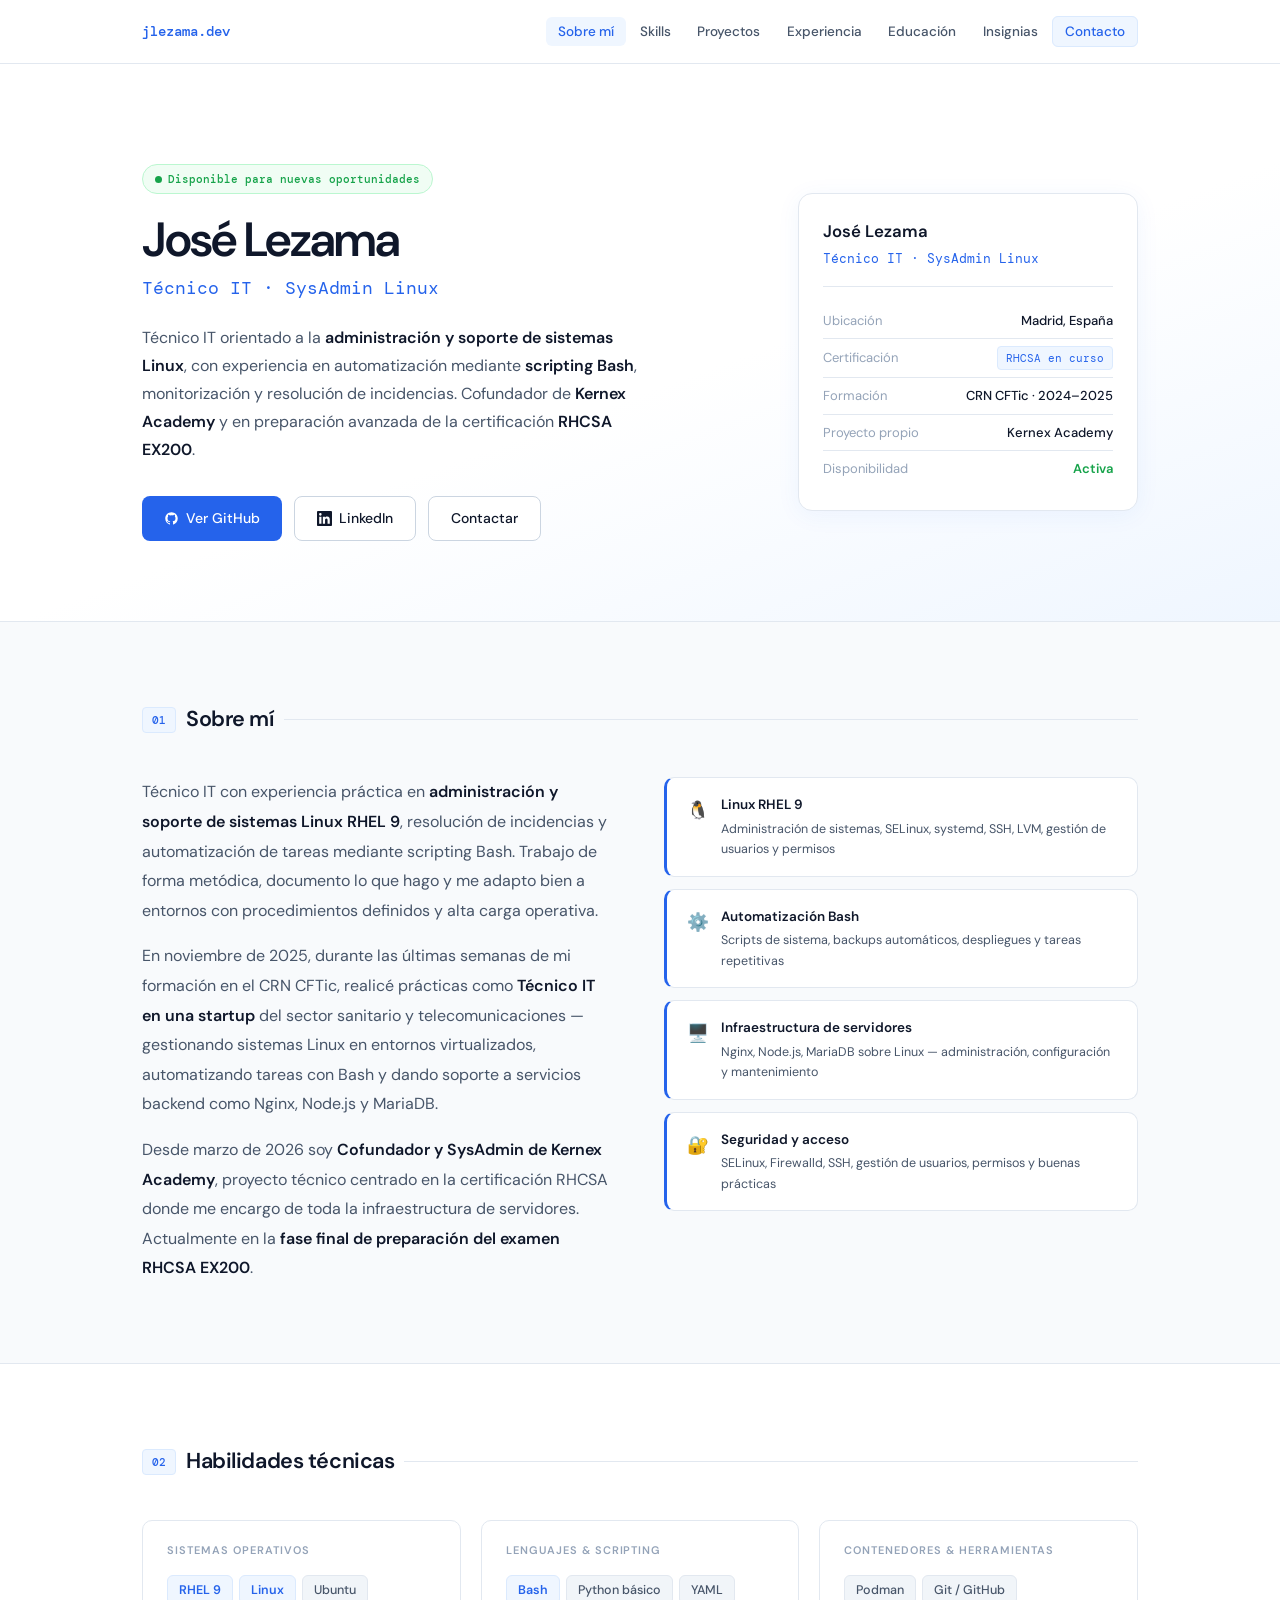
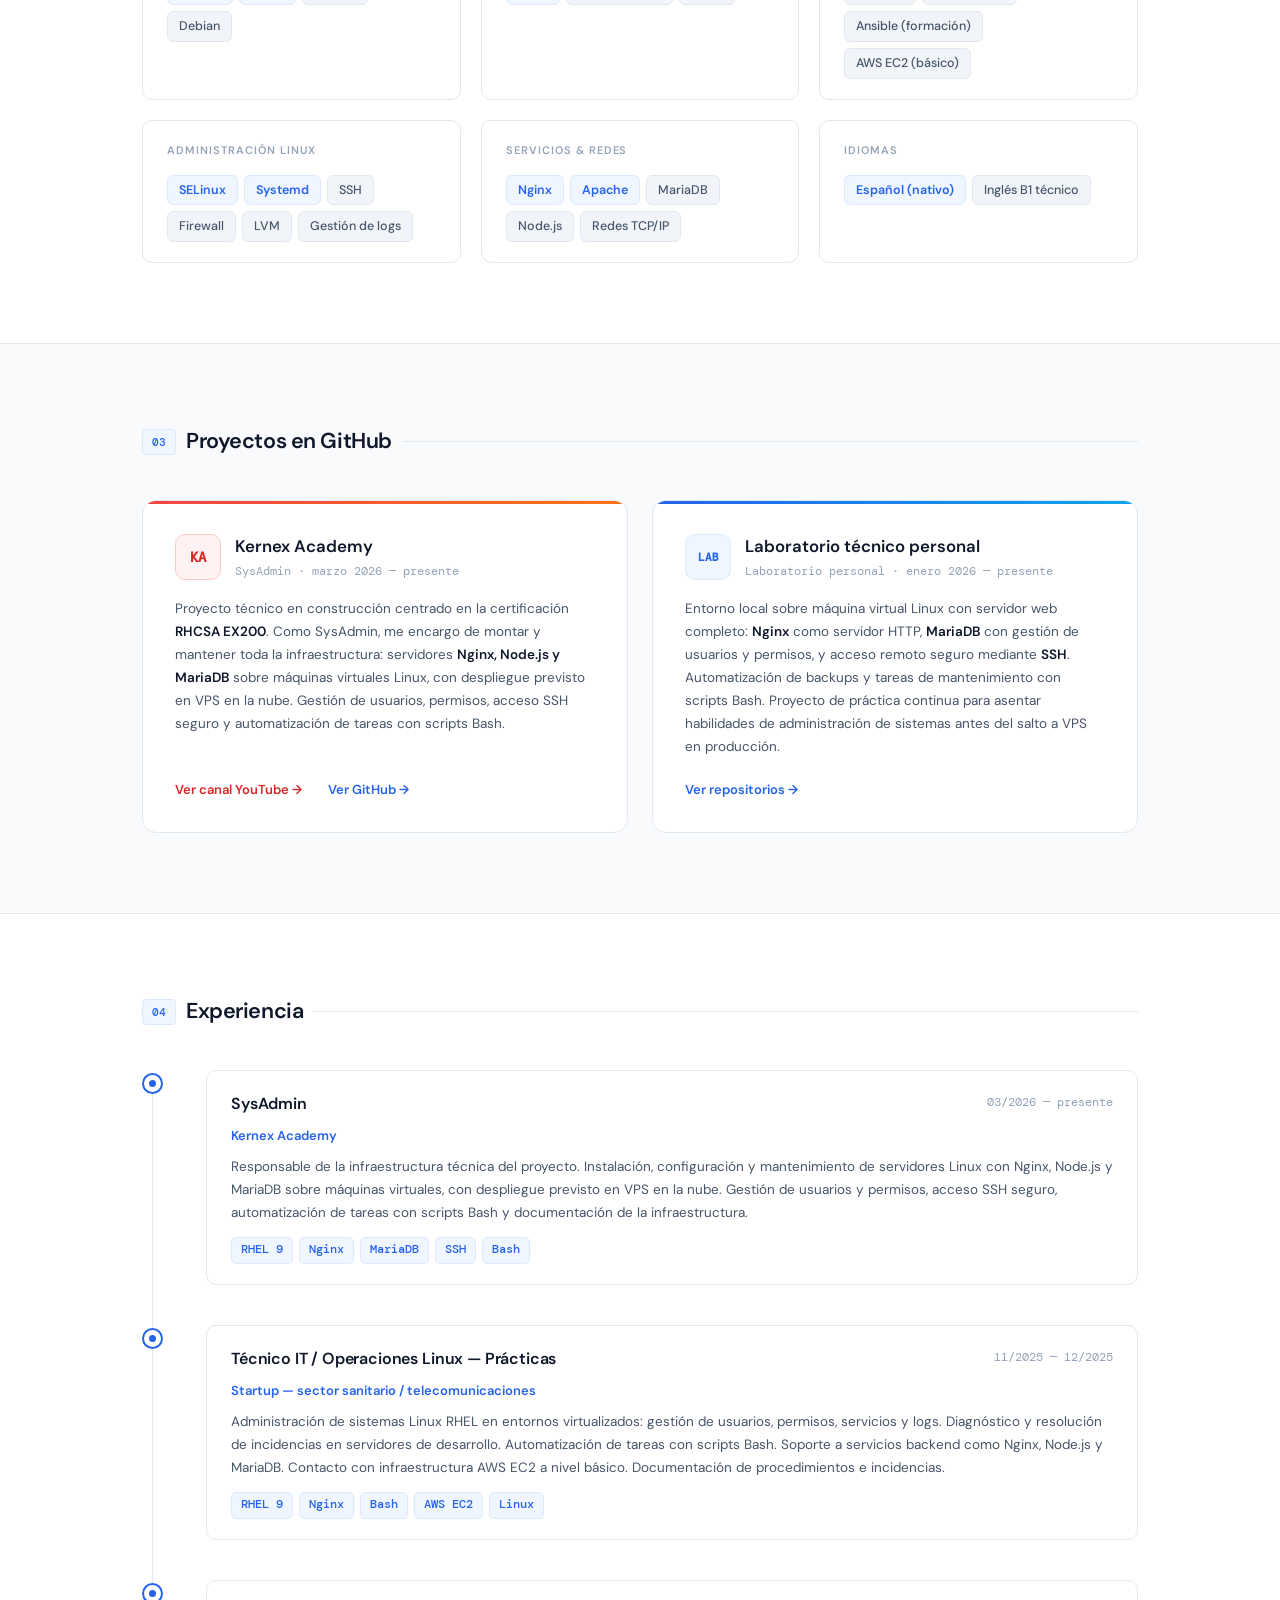
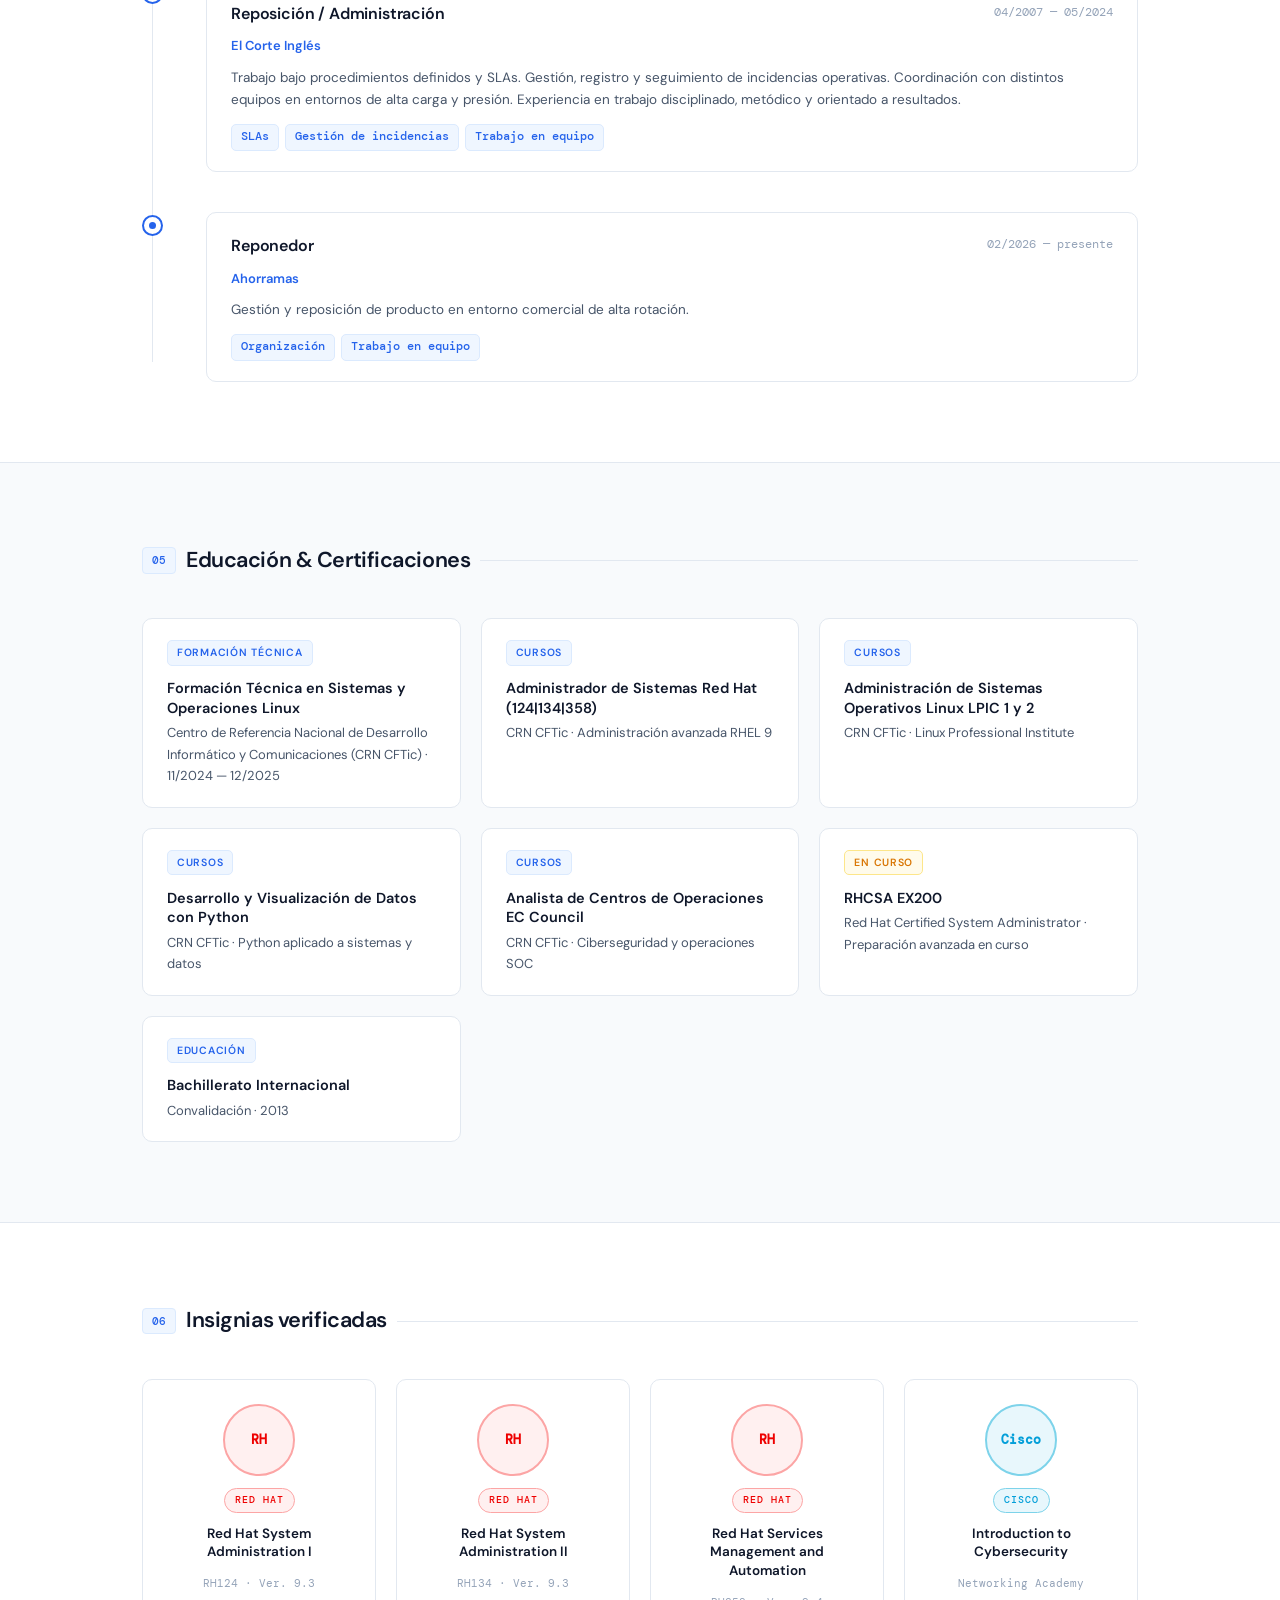
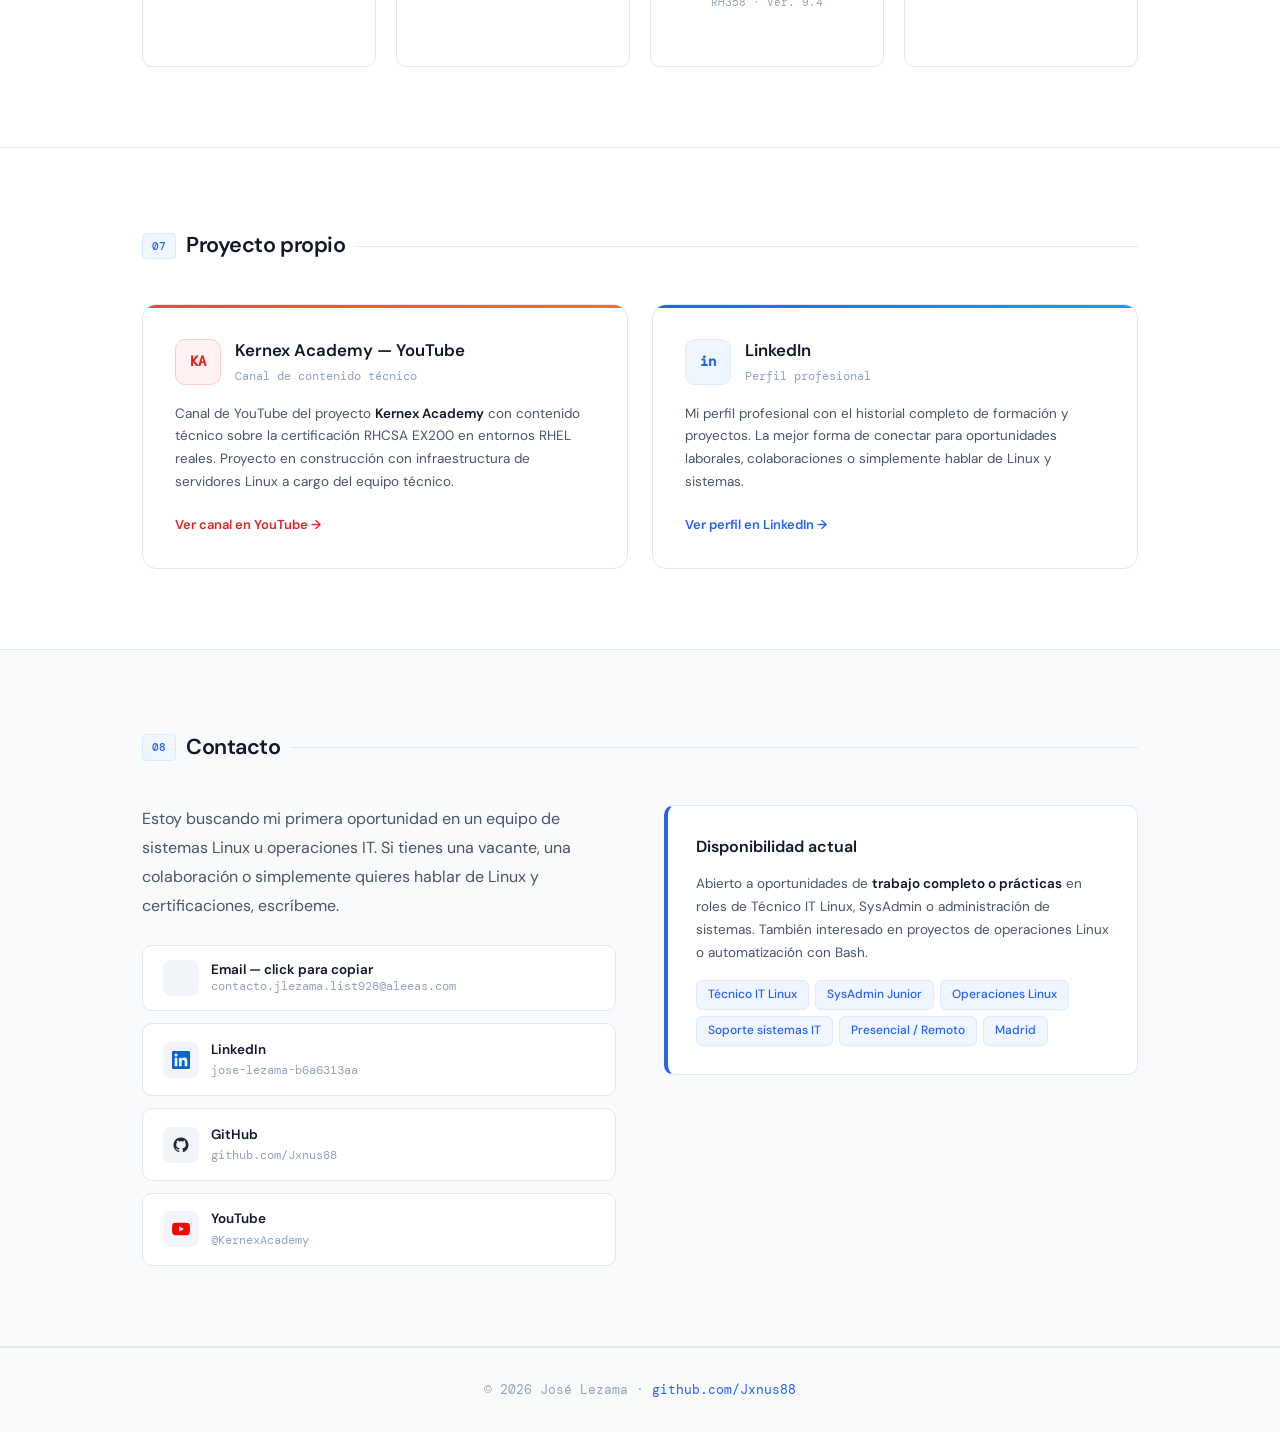
==== commit 37c27558: "Añadir sección insignias Credly" ====
--- a/index.html
+++ b/index.html
@@ -136,6 +136,107 @@
   <link rel="stylesheet" href="css/nav.css" />
   <link rel="stylesheet" href="css/hero.css" />
   <link rel="stylesheet" href="css/sections.css" />
+
+  <style>
+    /* ══ INSIGNIAS CREDLY ═══════════════════════ */
+    .badges-grid {
+      display: grid;
+      grid-template-columns: repeat(auto-fit, minmax(220px, 1fr));
+      gap: 1.25rem;
+    }
+
+    .badge-card {
+      background: var(--bg);
+      border: 1px solid var(--border);
+      border-radius: var(--radius);
+      padding: 1.5rem 1.25rem;
+      text-decoration: none;
+      display: flex;
+      flex-direction: column;
+      align-items: center;
+      text-align: center;
+      gap: 0.75rem;
+      transition: transform 0.25s ease, box-shadow 0.25s ease, border-color 0.25s ease;
+      position: relative;
+      overflow: hidden;
+    }
+
+    .badge-card::before {
+      content: '';
+      position: absolute;
+      top: 0; left: 0; right: 0;
+      height: 3px;
+      transform: scaleX(0);
+      transform-origin: left;
+      transition: transform 0.3s ease;
+    }
+
+    .badge-card.red::before  { background: #ee0000; }
+    .badge-card.blue::before { background: #049fd9; }
+
+    .badge-card:hover {
+      transform: translateY(-4px);
+      box-shadow: 0 8px 28px rgba(37, 99, 235, 0.1);
+      border-color: var(--border2);
+    }
+
+    .badge-card:hover::before { transform: scaleX(1); }
+
+    .badge-logo {
+      width: 72px; height: 72px;
+      border-radius: 50%;
+      display: flex;
+      align-items: center;
+      justify-content: center;
+      font-family: 'DM Mono', monospace;
+      font-size: 13px;
+      font-weight: 600;
+      flex-shrink: 0;
+      transition: transform 0.3s ease;
+    }
+
+    .badge-card:hover .badge-logo { transform: scale(1.08); }
+
+    .badge-logo.red  { background: #fff0f0; border: 2px solid #fca5a5; color: #ee0000; }
+    .badge-logo.blue { background: #e8f7fc; border: 2px solid #7dd3ea; color: #049fd9; }
+
+    .badge-issuer {
+      font-family: 'DM Mono', monospace;
+      font-size: 10px;
+      font-weight: 500;
+      text-transform: uppercase;
+      letter-spacing: 0.1em;
+      padding: 3px 10px;
+      border-radius: 100px;
+    }
+
+    .badge-issuer.red  { background: #fff0f0; color: #ee0000; border: 1px solid #fca5a5; }
+    .badge-issuer.blue { background: #e8f7fc; color: #049fd9; border: 1px solid #7dd3ea; }
+
+    .badge-name {
+      font-size: 13.5px;
+      font-weight: 600;
+      color: var(--text);
+      line-height: 1.4;
+    }
+
+    .badge-code {
+      font-family: 'DM Mono', monospace;
+      font-size: 11px;
+      color: var(--text3);
+    }
+
+    .badge-verify {
+      font-size: 11.5px;
+      font-weight: 500;
+      color: var(--blue);
+      opacity: 0;
+      transition: opacity 0.2s ease;
+      margin-top: auto;
+    }
+
+    .badge-card:hover .badge-verify { opacity: 1; }
+  </style>
 </head>
 <body>
 
@@ -149,6 +250,7 @@
         <li><a href="#proyectos">Proyectos</a></li>
         <li><a href="#experiencia">Experiencia</a></li>
         <li><a href="#educacion">Educación</a></li>
+        <li><a href="#insignias">Insignias</a></li>
         <li><a href="#contacto" class="nav-cta">Contacto</a></li>
       </ul>
     </div>
@@ -505,11 +607,58 @@
       </div>
     </section>
 
+
+    <!-- ── 06 · INSIGNIAS ───────────────── -->
+    <section id="insignias" class="section">
+      <div class="container">
+        <div class="section-eyebrow fade-in">
+          <span class="eyebrow-num">06</span>
+          <h2 class="eyebrow-title">Insignias verificadas</h2>
+          <div class="eyebrow-line"></div>
+        </div>
+        <div class="badges-grid fade-in">
+
+          <a href="https://www.credly.com/badges/3f1143fb-34ae-4ccc-9b3d-e31d82a35524/public_url" target="_blank" rel="noopener" class="badge-card red">
+            <div class="badge-logo red">RH</div>
+            <span class="badge-issuer red">Red Hat</span>
+            <div class="badge-name">Red Hat System Administration I</div>
+            <div class="badge-code">RH124 · Ver. 9.3</div>
+            <span class="badge-verify">Verificar en Credly →</span>
+          </a>
+
+          <a href="https://www.credly.com/badges/ec722604-180f-4eab-8b08-2aad6bf936ab/public_url" target="_blank" rel="noopener" class="badge-card red">
+            <div class="badge-logo red">RH</div>
+            <span class="badge-issuer red">Red Hat</span>
+            <div class="badge-name">Red Hat System Administration II</div>
+            <div class="badge-code">RH134 · Ver. 9.3</div>
+            <span class="badge-verify">Verificar en Credly →</span>
+          </a>
+
+          <a href="https://www.credly.com/badges/2adbcd74-351c-48df-a7d3-e2b911b35b0b/public_url" target="_blank" rel="noopener" class="badge-card red">
+            <div class="badge-logo red">RH</div>
+            <span class="badge-issuer red">Red Hat</span>
+            <div class="badge-name">Red Hat Services Management and Automation</div>
+            <div class="badge-code">RH358 · Ver. 9.4</div>
+            <span class="badge-verify">Verificar en Credly →</span>
+          </a>
+
+          <a href="https://www.credly.com/badges/a1b3fccd-f1f9-440c-82a9-5800eaae6bde/public_url" target="_blank" rel="noopener" class="badge-card blue">
+            <div class="badge-logo blue">Cisco</div>
+            <span class="badge-issuer blue">Cisco</span>
+            <div class="badge-name">Introduction to Cybersecurity</div>
+            <div class="badge-code">Networking Academy</div>
+            <span class="badge-verify">Verificar en Credly →</span>
+          </a>
+
+        </div>
+      </div>
+    </section>
+
     <!-- ── 07 · PROYECTO PROPIO ──────── -->
     <section id="kernex" class="section">
       <div class="container">
         <div class="section-eyebrow fade-in">
-          <span class="eyebrow-num">06</span>
+          <span class="eyebrow-num">07</span>
           <h2 class="eyebrow-title">Proyecto propio</h2>
           <div class="eyebrow-line"></div>
         </div>
@@ -547,7 +696,7 @@
     <section id="contacto" class="section section-alt">
       <div class="container">
         <div class="section-eyebrow fade-in">
-          <span class="eyebrow-num">07</span>
+          <span class="eyebrow-num">08</span>
           <h2 class="eyebrow-title">Contacto</h2>
           <div class="eyebrow-line"></div>
         </div>
--- a/css/sections.css
+++ b/css/sections.css
@@ -554,3 +554,103 @@
   .projects-grid,
   .edu-grid        { grid-template-columns: 1fr; }
 }
+
+/* ══ INSIGNIAS CREDLY ═══════════════════════ */
+
+.badges-grid {
+  display: grid;
+  grid-template-columns: repeat(auto-fit, minmax(220px, 1fr));
+  gap: 1.25rem;
+}
+
+.badge-card {
+  background: var(--bg);
+  border: 1px solid var(--border);
+  border-radius: var(--radius);
+  padding: 1.5rem 1.25rem;
+  text-decoration: none;
+  display: flex;
+  flex-direction: column;
+  align-items: center;
+  text-align: center;
+  gap: 0.75rem;
+  transition: transform 0.25s ease, box-shadow 0.25s ease, border-color 0.25s ease;
+  position: relative;
+  overflow: hidden;
+}
+
+.badge-card::before {
+  content: '';
+  position: absolute;
+  top: 0; left: 0; right: 0;
+  height: 3px;
+  transform: scaleX(0);
+  transform-origin: left;
+  transition: transform 0.3s ease;
+}
+
+.badge-card.red::before  { background: #ee0000; }
+.badge-card.blue::before { background: #049fd9; }
+
+.badge-card:hover {
+  transform: translateY(-4px);
+  box-shadow: 0 8px 28px rgba(37, 99, 235, 0.1);
+  border-color: var(--border2);
+}
+
+.badge-card:hover::before { transform: scaleX(1); }
+
+.badge-logo {
+  width: 72px; height: 72px;
+  border-radius: 50%;
+  display: flex;
+  align-items: center;
+  justify-content: center;
+  font-family: 'DM Mono', monospace;
+  font-size: 13px;
+  font-weight: 600;
+  flex-shrink: 0;
+  transition: transform 0.3s ease;
+}
+
+.badge-card:hover .badge-logo { transform: scale(1.08); }
+
+.badge-logo.red  { background: #fff0f0; border: 2px solid #fca5a5; color: #ee0000; }
+.badge-logo.blue { background: #e8f7fc; border: 2px solid #7dd3ea; color: #049fd9; }
+
+.badge-issuer {
+  font-family: 'DM Mono', monospace;
+  font-size: 10px;
+  font-weight: 500;
+  text-transform: uppercase;
+  letter-spacing: 0.1em;
+  padding: 3px 10px;
+  border-radius: 100px;
+}
+
+.badge-issuer.red  { background: #fff0f0; color: #ee0000; border: 1px solid #fca5a5; }
+.badge-issuer.blue { background: #e8f7fc; color: #049fd9; border: 1px solid #7dd3ea; }
+
+.badge-name {
+  font-size: 13.5px;
+  font-weight: 600;
+  color: var(--text);
+  line-height: 1.4;
+}
+
+.badge-code {
+  font-family: 'DM Mono', monospace;
+  font-size: 11px;
+  color: var(--text3);
+}
+
+.badge-verify {
+  font-size: 11.5px;
+  font-weight: 500;
+  color: var(--blue);
+  opacity: 0;
+  transition: opacity 0.2s ease;
+  margin-top: auto;
+}
+
+.badge-card:hover .badge-verify { opacity: 1; }
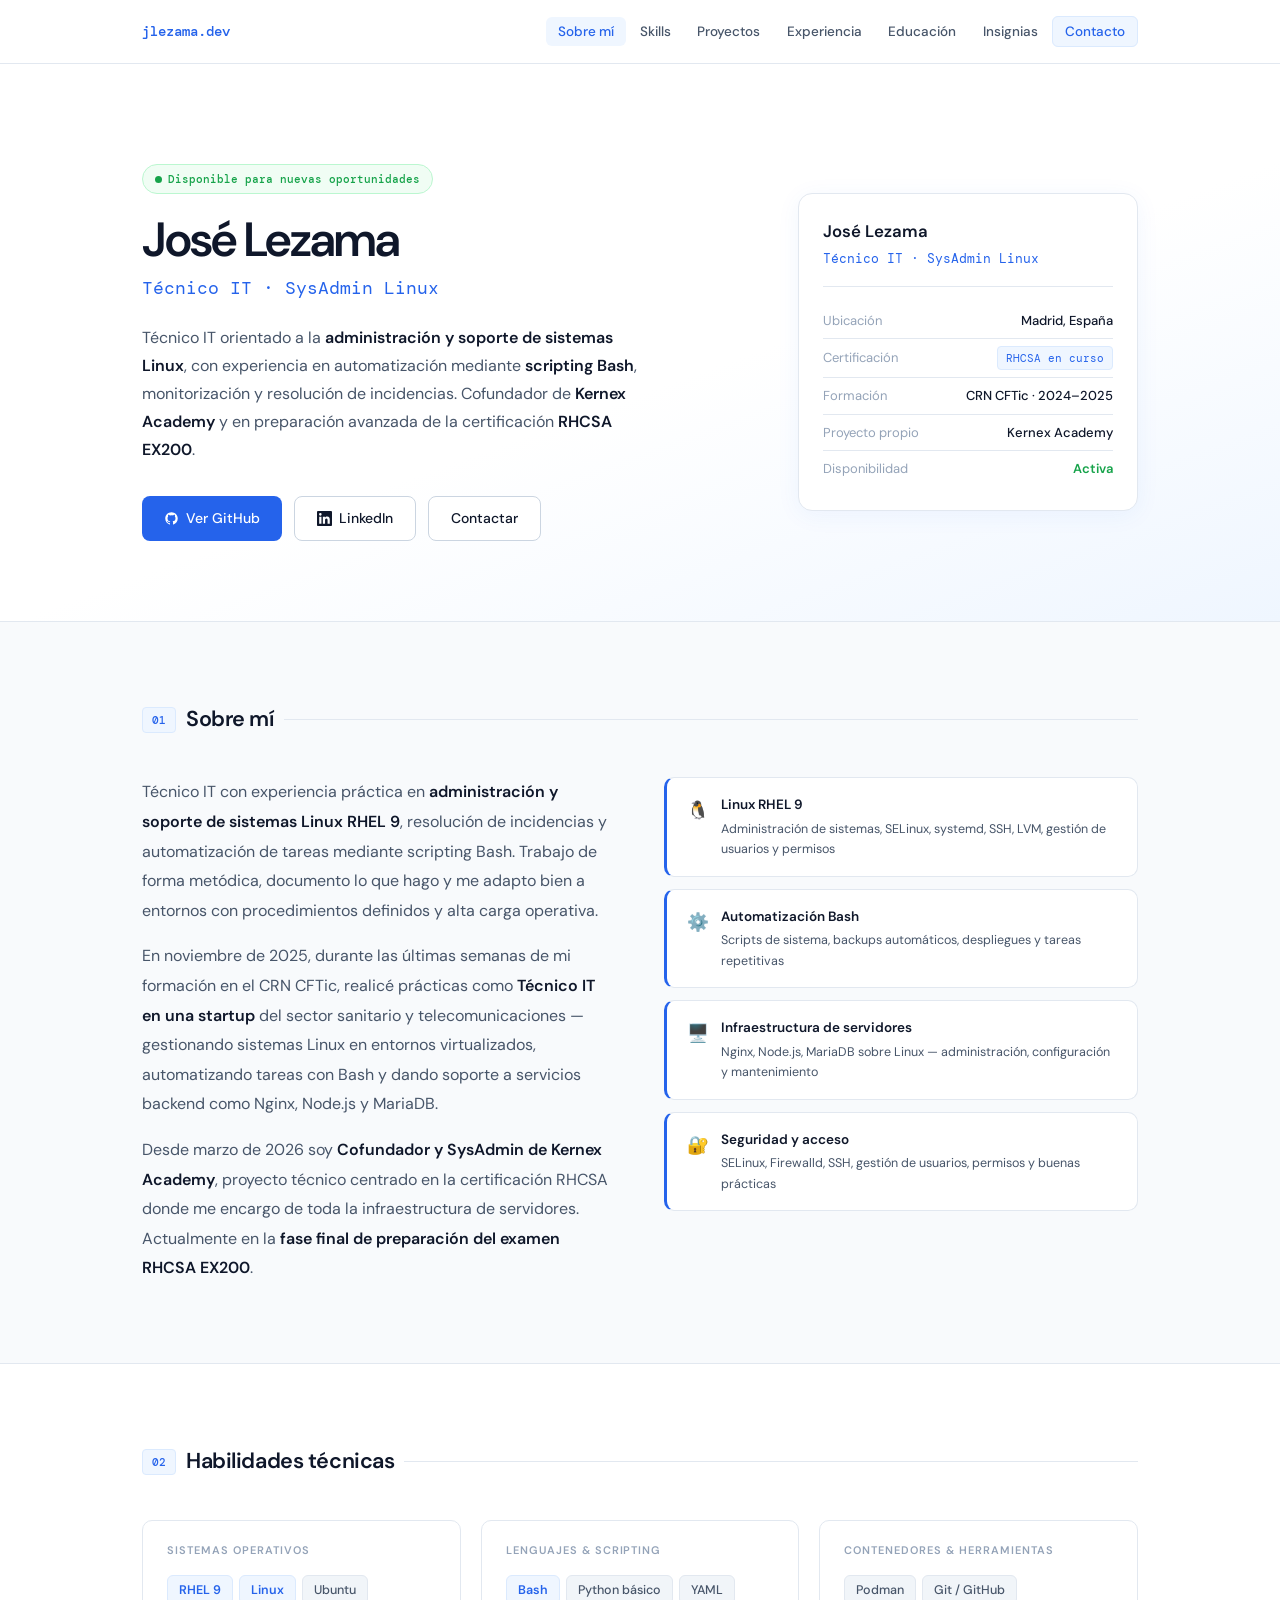
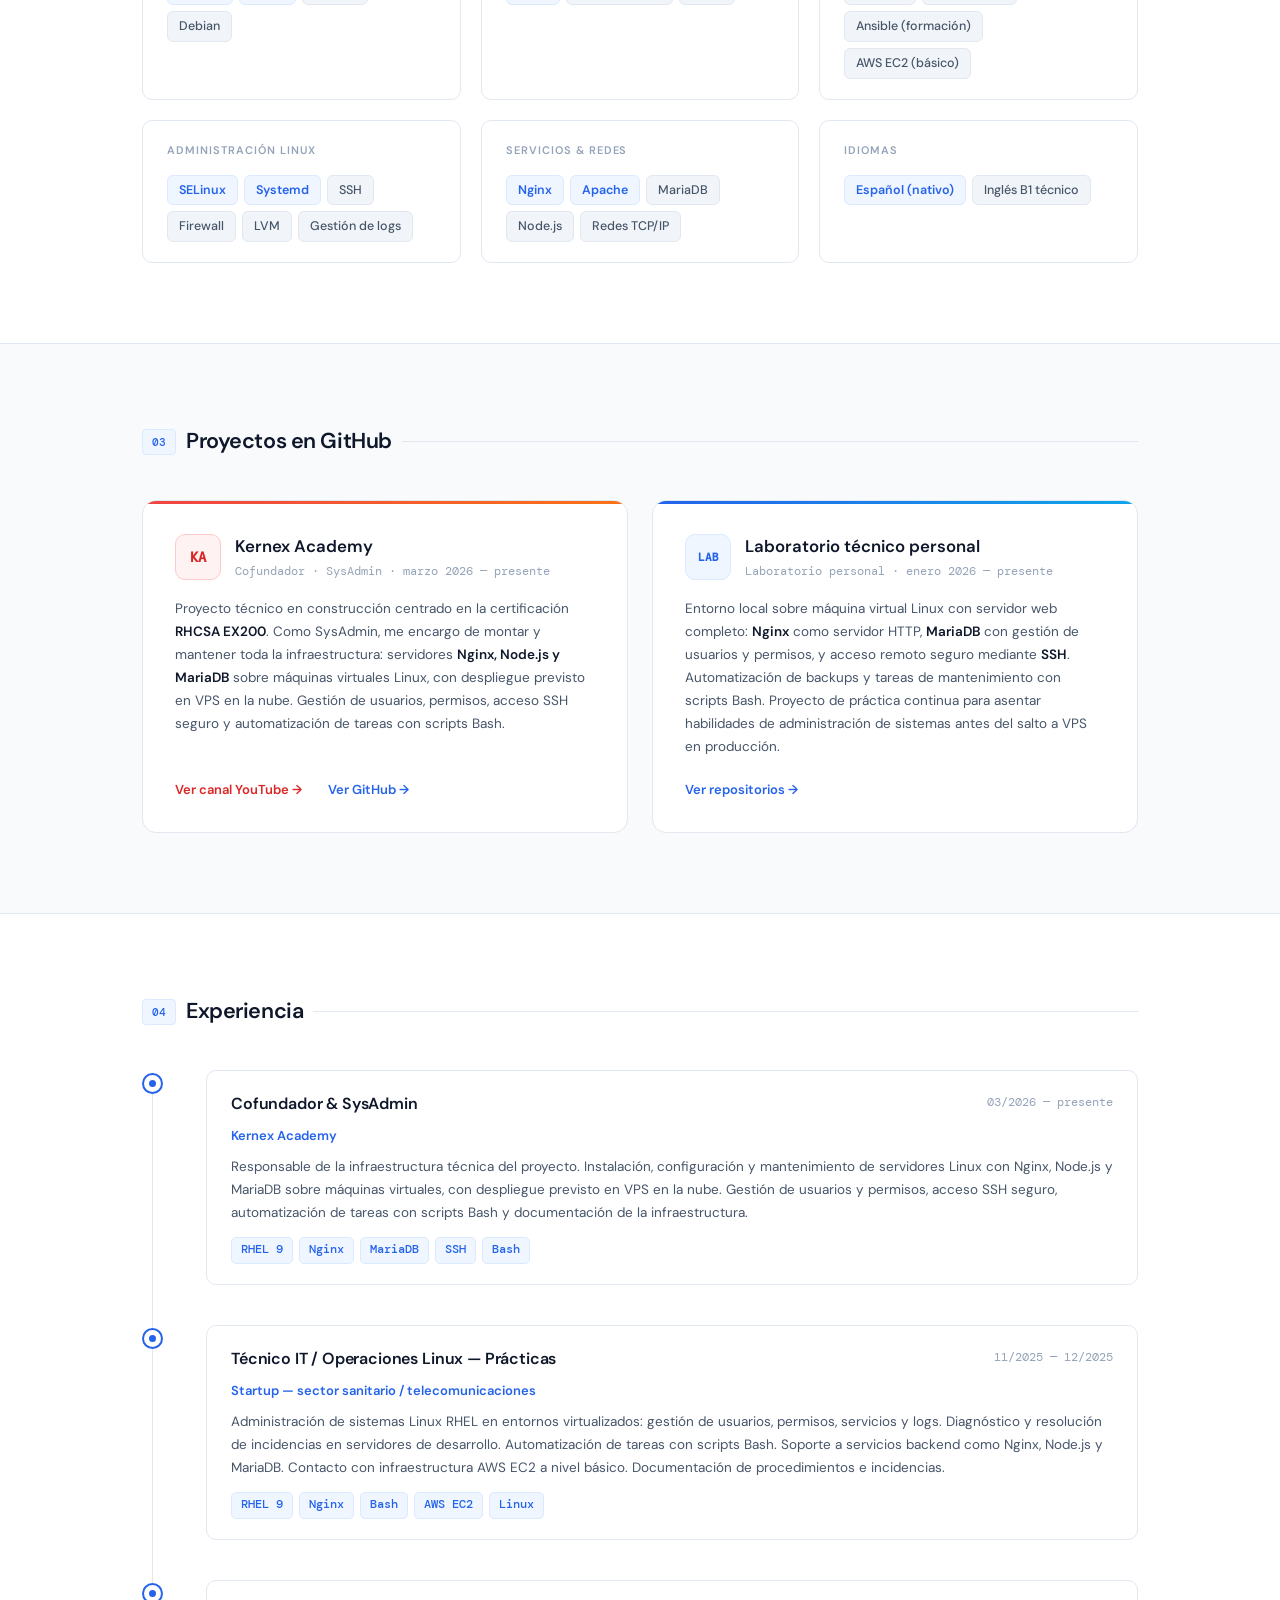
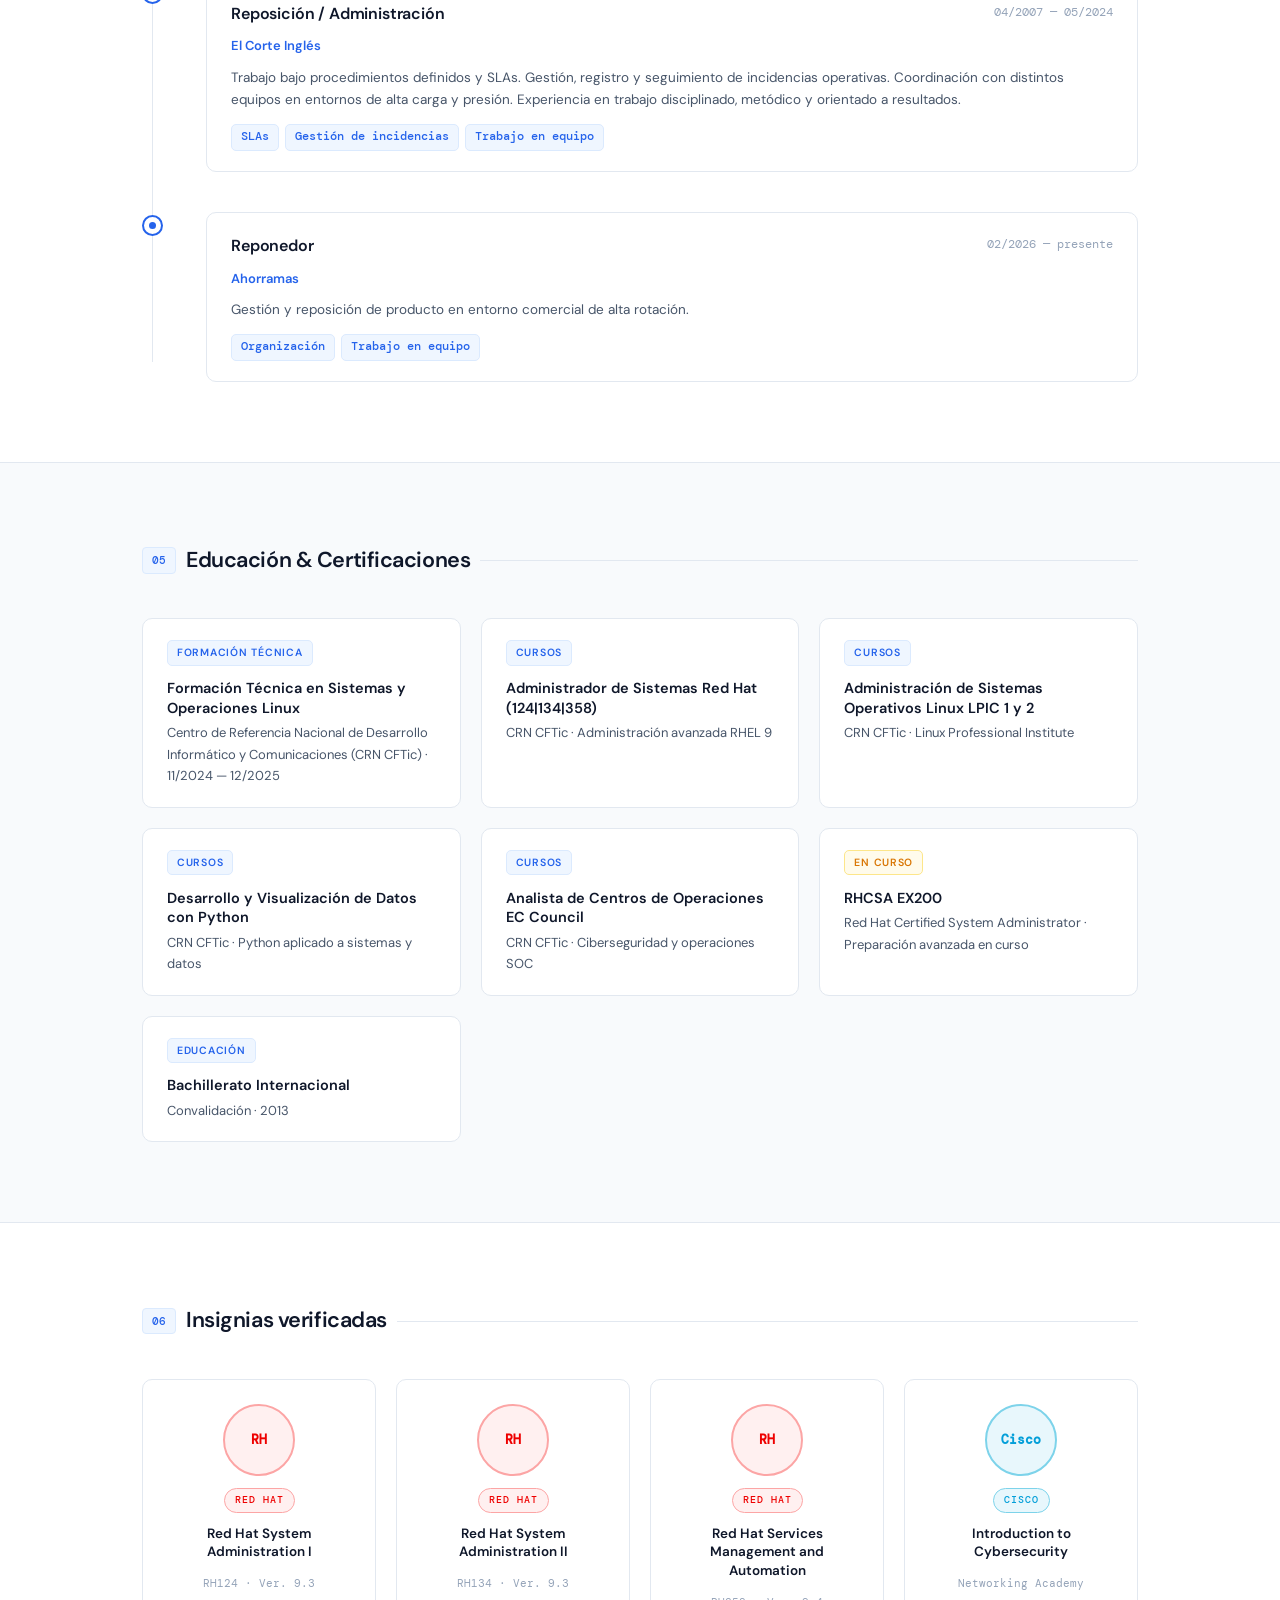
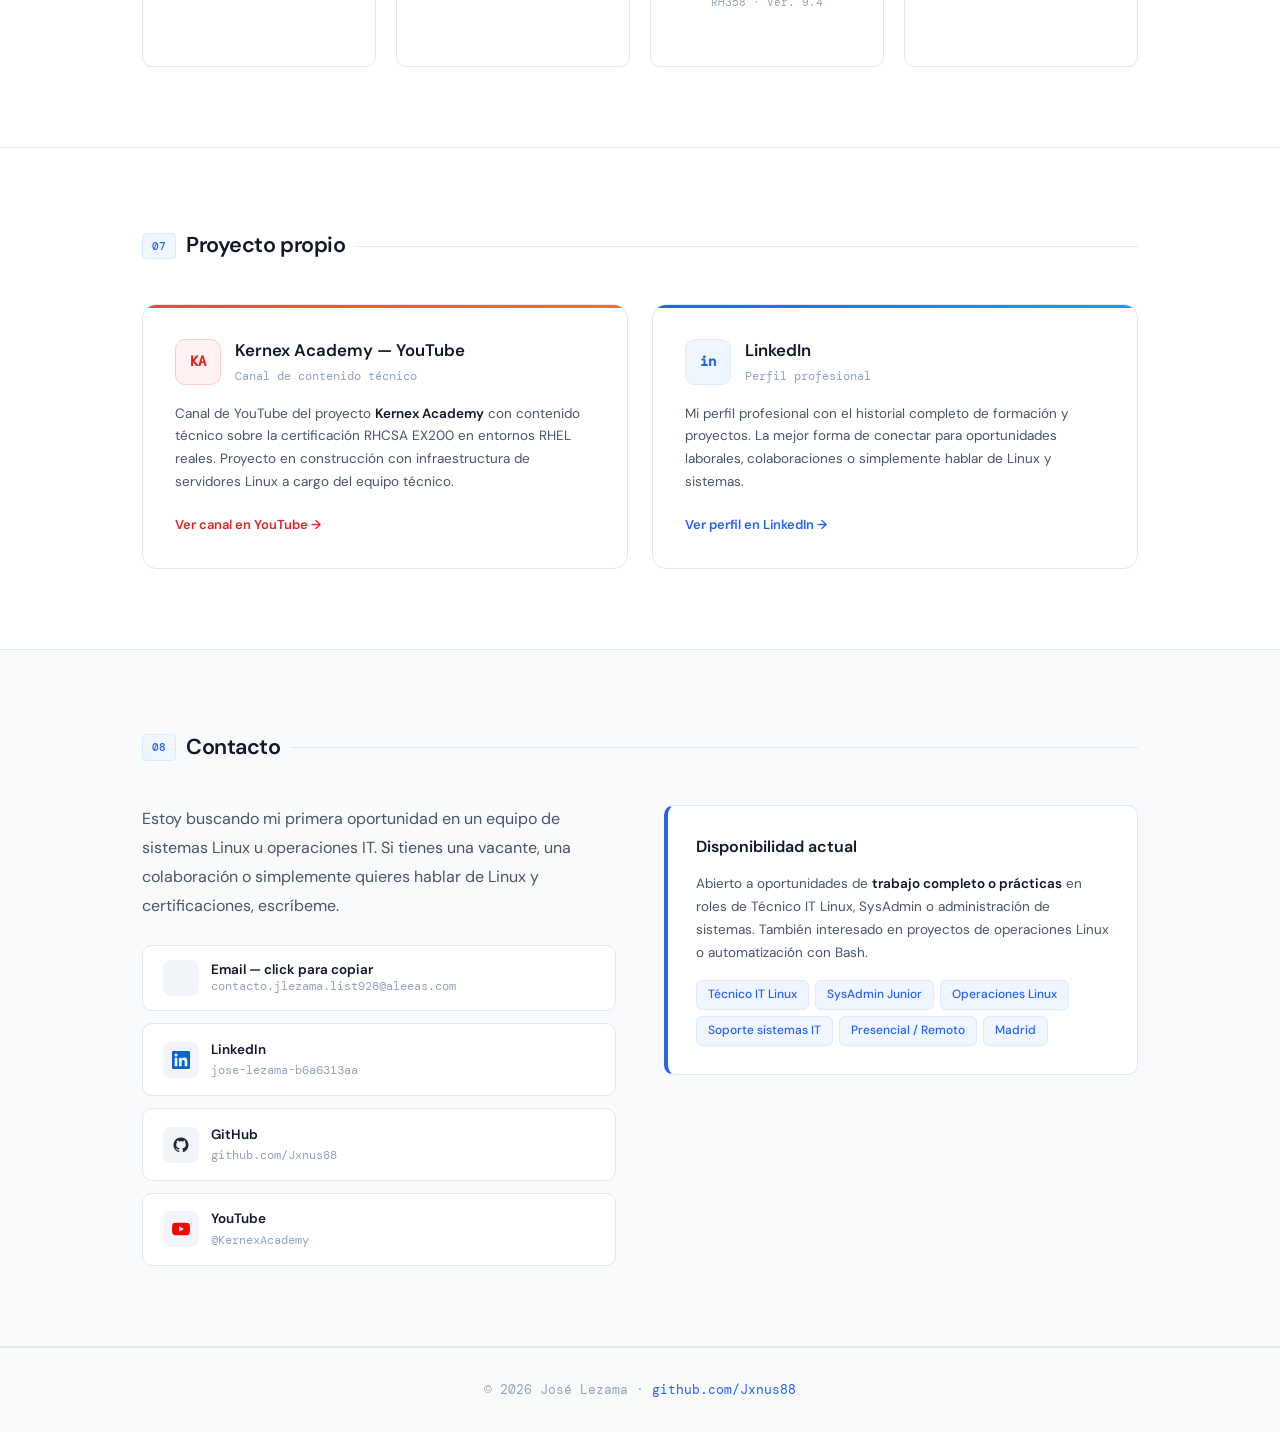
==== commit 8eaa183c: "Añadir Analytics y rol cofundador" ====
--- a/index.html
+++ b/index.html
@@ -1,6 +1,14 @@
 <!DOCTYPE html>
 <html lang="es" prefix="og: https://ogp.me/ns#">
 <head>
+  <!-- Google tag (gtag.js) -->
+  <script async src="https://www.googletagmanager.com/gtag/js?id=G-B2C2GG4SEK"></script>
+  <script>
+    window.dataLayer = window.dataLayer || [];
+    function gtag(){dataLayer.push(arguments);}
+    gtag('js', new Date());
+    gtag('config', 'G-B2C2GG4SEK');
+  </script>
   <meta charset="UTF-8" />
   <meta name="viewport" content="width=device-width, initial-scale=1.0" />
 
@@ -137,106 +145,6 @@
   <link rel="stylesheet" href="css/hero.css" />
   <link rel="stylesheet" href="css/sections.css" />
 
-  <style>
-    /* ══ INSIGNIAS CREDLY ═══════════════════════ */
-    .badges-grid {
-      display: grid;
-      grid-template-columns: repeat(auto-fit, minmax(220px, 1fr));
-      gap: 1.25rem;
-    }
-
-    .badge-card {
-      background: var(--bg);
-      border: 1px solid var(--border);
-      border-radius: var(--radius);
-      padding: 1.5rem 1.25rem;
-      text-decoration: none;
-      display: flex;
-      flex-direction: column;
-      align-items: center;
-      text-align: center;
-      gap: 0.75rem;
-      transition: transform 0.25s ease, box-shadow 0.25s ease, border-color 0.25s ease;
-      position: relative;
-      overflow: hidden;
-    }
-
-    .badge-card::before {
-      content: '';
-      position: absolute;
-      top: 0; left: 0; right: 0;
-      height: 3px;
-      transform: scaleX(0);
-      transform-origin: left;
-      transition: transform 0.3s ease;
-    }
-
-    .badge-card.red::before  { background: #ee0000; }
-    .badge-card.blue::before { background: #049fd9; }
-
-    .badge-card:hover {
-      transform: translateY(-4px);
-      box-shadow: 0 8px 28px rgba(37, 99, 235, 0.1);
-      border-color: var(--border2);
-    }
-
-    .badge-card:hover::before { transform: scaleX(1); }
-
-    .badge-logo {
-      width: 72px; height: 72px;
-      border-radius: 50%;
-      display: flex;
-      align-items: center;
-      justify-content: center;
-      font-family: 'DM Mono', monospace;
-      font-size: 13px;
-      font-weight: 600;
-      flex-shrink: 0;
-      transition: transform 0.3s ease;
-    }
-
-    .badge-card:hover .badge-logo { transform: scale(1.08); }
-
-    .badge-logo.red  { background: #fff0f0; border: 2px solid #fca5a5; color: #ee0000; }
-    .badge-logo.blue { background: #e8f7fc; border: 2px solid #7dd3ea; color: #049fd9; }
-
-    .badge-issuer {
-      font-family: 'DM Mono', monospace;
-      font-size: 10px;
-      font-weight: 500;
-      text-transform: uppercase;
-      letter-spacing: 0.1em;
-      padding: 3px 10px;
-      border-radius: 100px;
-    }
-
-    .badge-issuer.red  { background: #fff0f0; color: #ee0000; border: 1px solid #fca5a5; }
-    .badge-issuer.blue { background: #e8f7fc; color: #049fd9; border: 1px solid #7dd3ea; }
-
-    .badge-name {
-      font-size: 13.5px;
-      font-weight: 600;
-      color: var(--text);
-      line-height: 1.4;
-    }
-
-    .badge-code {
-      font-family: 'DM Mono', monospace;
-      font-size: 11px;
-      color: var(--text3);
-    }
-
-    .badge-verify {
-      font-size: 11.5px;
-      font-weight: 500;
-      color: var(--blue);
-      opacity: 0;
-      transition: opacity 0.2s ease;
-      margin-top: auto;
-    }
-
-    .badge-card:hover .badge-verify { opacity: 1; }
-  </style>
 </head>
 <body>
 
@@ -432,7 +340,7 @@
               <div class="kc-logo red">KA</div>
               <div>
                 <div class="kc-title">Kernex Academy</div>
-                <div class="kc-label">SysAdmin · marzo 2026 — presente</div>
+                <div class="kc-label">Cofundador · SysAdmin · marzo 2026 — presente</div>
               </div>
             </div>
             <p class="kc-desc">
@@ -488,7 +396,7 @@
             <div class="timeline-dot"><div class="timeline-dot-inner"></div></div>
             <div class="tl-box">
               <div class="tl-header">
-                <div class="tl-role">SysAdmin</div>
+                <div class="tl-role">Cofundador &amp; SysAdmin</div>
                 <div class="tl-date">03/2026 — presente</div>
               </div>
               <div class="tl-company">Kernex Academy</div>
